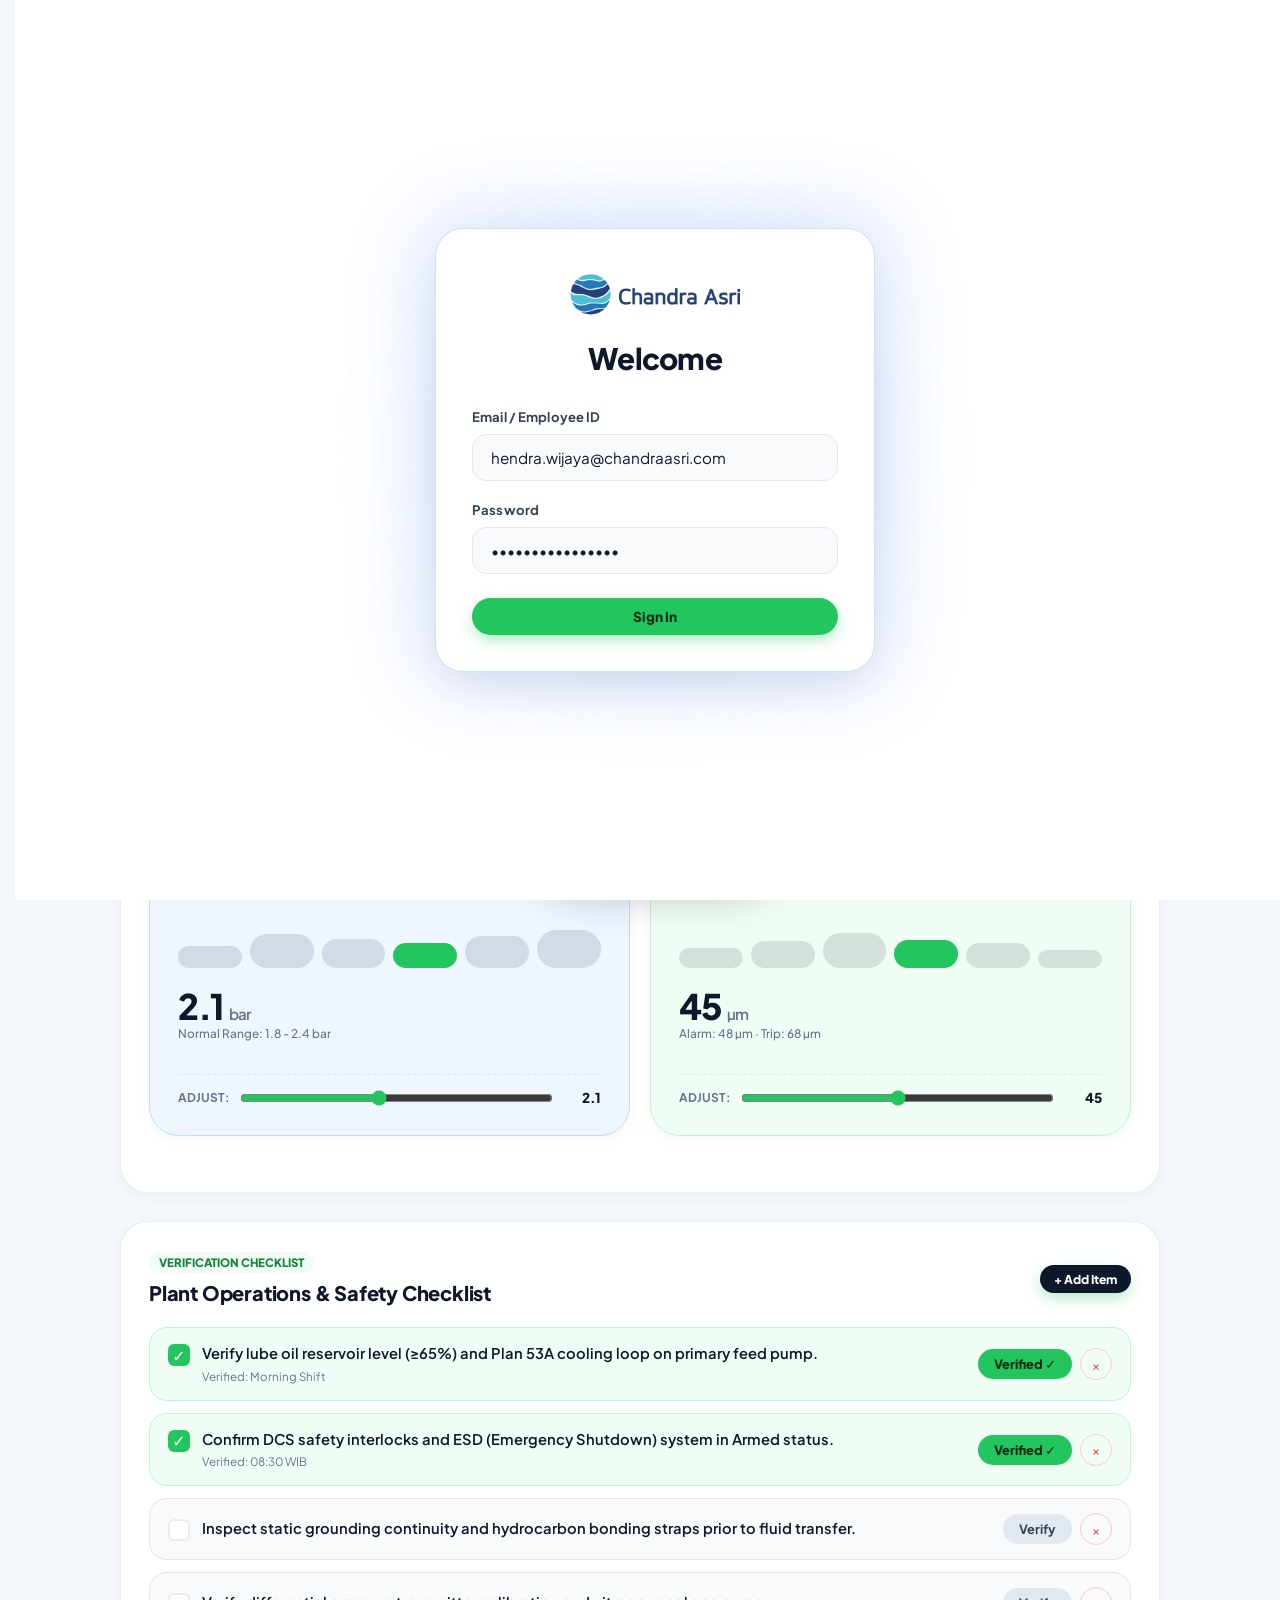
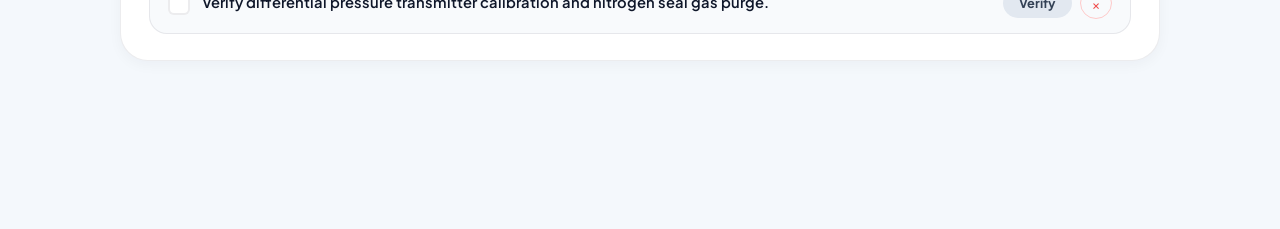
==== index.html @ 8f0ab144 "fix(ui): remove RAG badge from settings and update label to AI Engine" ====
<!DOCTYPE html>
<html lang="id">
<head>
  <meta charset="UTF-8">
  <meta name="viewport" content="width=device-width, initial-scale=1, viewport-fit=cover">
  <title>Chandra Asri KnowledgeHub — Plant Intelligence</title>
  
  <!-- Modern Clean Typography: Plus Jakarta Sans -->
  <link rel="preconnect" href="https://fonts.googleapis.com">
  <link rel="preconnect" href="https://fonts.gstatic.com" crossorigin>
  <link href="https://fonts.googleapis.com/css2?family=Plus+Jakarta+Sans:wght@300;400;500;600;700;800&display=swap" rel="stylesheet">
  
  <link rel="stylesheet" href="styles.css?v=20261008_v2">
</head>
<body>

  <!-- ==================================================================== -->
  <!-- 1. MINIMALIST LOGIN SCREEN (Putih Bersih dengan Aura Biru di Tengah) -->
  <!-- ==================================================================== -->
  <div id="loginScreen" class="auth-overlay-backdrop">
    <!-- Soft blue aura halo centered precisely behind the login card -->
    <div class="auth-blue-aura-halo" aria-hidden="true"></div>

    <div class="auth-card-minimal">
      
      <!-- Chandra Asri Official Brand Logo -->
      <div class="auth-header-minimal">
        <div class="auth-brand-logo-wrap">
          <img src="logo-chandra-asri.png" alt="Chandra Asri Group" class="auth-brand-logo">
        </div>
        <h1 class="auth-title" id="authTitleText">Welcome</h1>
      </div>

      <!-- Minimal Form -->
      <form id="loginForm" class="auth-form-minimal" onsubmit="handleLoginSubmit(event)">
        <div class="input-group-minimal">
          <label for="loginEmail" id="lblLoginEmail">Email / Employee ID</label>
          <input type="text" id="loginEmail" required value="hendra.wijaya@chandraasri.com" placeholder="name@chandraasri.com">
        </div>

        <div class="input-group-minimal">
          <label for="loginPassword" id="lblLoginPassword">Password</label>
          <input type="password" id="loginPassword" required value="ChandraAsri2026!" placeholder="••••••••">
        </div>

        <div class="auth-btn-single-row">
          <button type="submit" id="loginSubmitBtn" class="pill-btn accent-green auth-btn-single">
            <span id="lblLoginSubmitBtn">Sign In</span>
          </button>
        </div>
      </form>

    </div>
  </div>

  <!-- ==================================================================== -->
  <!-- 2. MAIN APPLICATION SHELL                                            -->
  <!-- ==================================================================== -->
  <div class="app-shell" id="appShell">

    <!-- Top App Bar (Sama panjang dengan konten, berisi Profil, Feature Search, & Logout) -->
    <header class="app-header">
      
      <!-- Sisi Kiri: Profil Pengguna (Bisa diklik untuk buka Settings) -->
      <div class="user-greeting-pill" id="profileHeaderTrigger" onclick="switchTab('settings')" title="Klik untuk mengedit profil di Settings">
        <div class="avatar-wrap" id="headerAvatarWrap">
          <img id="headerAvatarImg" src="" alt="Profile Avatar" class="header-avatar-img">
          <span class="online-indicator" title="Online"></span>
        </div>
        <div class="greeting-text">
          <span class="greeting-sub-small" id="headerGreetingSub">Welcome back,</span>
          <span class="greeting-name" id="headerUserName">Ir. Hendra Wijaya</span>
          <span class="greeting-role-tag" id="headerUserRole">Reliability Engineer</span>
        </div>
      </div>

      <!-- Sisi Tengah: Search Bar Fitur (Berfungsi untuk mencari fitur dan navigasi) -->
      <div class="header-feature-search-wrap">
        <div class="feature-search-input-box">
          <svg class="search-icon-svg" width="18" height="18" viewBox="0 0 24 24" fill="none" stroke="currentColor" stroke-width="2.2">
            <circle cx="11" cy="11" r="8"></circle><line x1="21" y1="21" x2="16.65" y2="16.65"></line>
          </svg>
          <input type="text" id="featureSearchInput" placeholder="Search features, SOPs, parameters, or asset tags..." autocomplete="off" oninput="handleFeatureSearch(this.value)">
          <button type="button" class="search-clear-btn" id="searchClearBtn" onclick="clearFeatureSearch()" style="display:none">&times;</button>
        </div>
        <!-- Dropdown Hasil Pencarian Fitur -->
        <div id="featureSearchResults" class="feature-search-dropdown" style="display: none;"></div>
      </div>

      <!-- Sisi Kanan: Quick Actions -->
      <div class="header-actions">
        <button class="pill-btn outline-dark micro-pill" onclick="switchTab('ai-copilot')" title="Open AI Copilot">
          <svg width="16" height="16" viewBox="0 0 24 24" fill="none" stroke="currentColor" stroke-width="2.2"><path d="M21 15a2 2 0 0 1-2 2H7l-4 4V5a2 2 0 0 1 2-2h14a2 2 0 0 1 2 2z"></path></svg>
          <span>Ask AI</span>
        </button>
        <button class="icon-circle-btn" id="headerLogoutBtn" title="Logout" onclick="handleUserLogout()">
          <svg width="18" height="18" viewBox="0 0 24 24" fill="none" stroke="currentColor" stroke-width="2.2"><path d="M9 21H5a2 2 0 0 1-2-2V5a2 2 0 0 1 2-2h4"></path><polyline points="16 17 21 12 16 7"></polyline><line x1="21" y1="12" x2="9" y2="12"></line></svg>
        </button>
      </div>

    </header>

    <!-- Main Content Area -->
    <main class="main-content">

      <!-- ================================================================ -->
      <!-- TAB 1: DASHBOARD (Clean Aesthetic, Fleksibel & Dinamis)           -->
      <!-- ================================================================ -->
      <section id="dashboard" class="screen active">
        
        <!-- Hero Banner Clean -->
        <div class="hero-blue-card">
          <h1 class="hero-headline" id="dashHeroHeadline">
            Operational Intelligence
          </h1>
          <p class="hero-caption" id="dashHeroCaption">
            P&amp;ID verification, operational SOPs, and plant reliability intelligence.
          </p>
        </div>

        <!-- 1. Critical Equipment Status (Bisa Dicek Kondisi, Ditambah, & Diubah) -->
        <div class="stacked-deck-section" id="criticalEquipmentSection">
          <div class="deck-header-row">
            <div>
              <h2 class="section-title" id="lblCriticalEquipTitle">Critical Equipment Status</h2>
              <p class="section-sub" id="lblCriticalEquipSub">Monitor operational health or consult AI Copilot for specific diagnostics.</p>
            </div>
            <button type="button" class="pill-btn outline-dark micro-pill" onclick="openAddEquipmentModal()">
              <span id="lblAddEquipBtn">+ Add Equipment</span>
            </button>
          </div>

          <!-- Dynamic Container for Equipment Cards -->
          <div class="stacked-cards-container" id="equipmentCardsContainer">
            <!-- Rendered dynamically by app.js -->
          </div>
        </div>

        <!-- 2. Telemetry Bento: Terkoneksi dengan Chemical Process & Bisa Diadjust -->
        <div class="telemetry-wrapper-card" id="telemetrySection">
          <div class="telemetry-top-bar">
            <div class="telemetry-title-block">
              <span class="telemetry-tag-pill" id="lblProcessControlTag">Process Control</span>
              <h3 class="telemetry-heading" id="lblTelemetryHeading">Live Telemetry &amp; Chemical Process</h3>
            </div>

            <!-- Chemical Process Stream Selector -->
            <div class="chemical-selector-wrap">
              <label for="chemicalStreamSelect" id="lblChemicalStreamSelect">Chemical Stream:</label>
              <select id="chemicalStreamSelect" class="styled-select-blue" onchange="changeChemicalStream(this.value)">
                <option value="ethylene" selected>Ethylene Cracker Stream (Olefins)</option>
                <option value="propylene">Propylene Polymerization Unit</option>
                <option value="pygas">Pyrolysis Gasoline (PyGas Hydrotreating)</option>
                <option value="butadiene">Mixed C4 / Butadiene Extraction</option>
              </select>
            </div>
          </div>

          <div class="two-bento-grid">
            <!-- Bento Box 1: Suction Lube / Parameter 1 (Bisa Diubah & Diadjust) -->
            <div class="bento-box bento-blue">
              <div class="bbox-header">
                <div class="bbox-title-wrap">
                  <select id="paramSelect1" class="param-switcher-select" onchange="switchTelemetryParam(1, this.value)">
                    <option value="suction_lube" selected>Suction Lube Oil Pressure</option>
                    <option value="feed_pressure">Feed Naphtha Pressure</option>
                    <option value="reactor_temp">Reactor Bed Temp</option>
                  </select>
                </div>
                <span class="status-pill green" id="paramStatus1">Normal</span>
              </div>

              <!-- Animated Micro Bar Chart -->
              <div class="mini-bar-chart" id="barChart1">
                <div class="mbar" style="height: 40%"></div>
                <div class="mbar" style="height: 60%"></div>
                <div class="mbar" style="height: 52%"></div>
                <div class="mbar active-green" id="activeBar1" style="height: 75%"></div>
                <div class="mbar" style="height: 58%"></div>
                <div class="mbar" style="height: 68%"></div>
              </div>

              <div class="bbox-bottom">
                <div class="bbox-val" id="paramValDisplay1">2.1 <span class="bbox-unit" id="paramUnit1">bar</span></div>
                <span class="bbox-note" id="paramNote1">Normal Tolerance: 1.8 - 2.4 bar</span>
              </div>

              <!-- Adjust Control Slider -->
              <div class="telemetry-adjust-row">
                <span class="adjust-label">Adjust:</span>
                <input type="range" id="paramSlider1" min="1.0" max="3.5" step="0.1" value="2.1" oninput="adjustTelemetryValue(1, this.value)">
                <span class="slider-val" id="sliderVal1">2.1</span>
              </div>
            </div>

            <!-- Bento Box 2: Vibration Level / Parameter 2 (Bisa Diubah & Diadjust) -->
            <div class="bento-box bento-green">
              <div class="bbox-header">
                <div class="bbox-title-wrap">
                  <select id="paramSelect2" class="param-switcher-select" onchange="switchTelemetryParam(2, this.value)">
                    <option value="vibration" selected>Vibration Level (Radial Bearing)</option>
                    <option value="delta_p">Column Differential Pressure (&Delta;P)</option>
                    <option value="bearing_temp">Thrust Bearing Temperature</option>
                  </select>
                </div>
                <span class="status-pill green" id="paramStatus2">Safe</span>
              </div>

              <!-- Animated Micro Bar Chart -->
              <div class="mini-bar-chart" id="barChart2">
                <div class="mbar" style="height: 35%"></div>
                <div class="mbar" style="height: 48%"></div>
                <div class="mbar" style="height: 62%"></div>
                <div class="mbar active-green" id="activeBar2" style="height: 66%"></div>
                <div class="mbar" style="height: 45%"></div>
                <div class="mbar" style="height: 32%"></div>
              </div>

              <div class="bbox-bottom">
                <div class="bbox-val" id="paramValDisplay2">45 <span class="bbox-unit" id="paramUnit2">&mu;m</span></div>
                <span class="bbox-note" id="paramNote2">Alarm: 48 &mu;m &middot; Trip: 68 &mu;m</span>
              </div>

              <!-- Adjust Control Slider -->
              <div class="telemetry-adjust-row">
                <span class="adjust-label">Adjust:</span>
                <input type="range" id="paramSlider2" min="10" max="80" step="1" value="45" oninput="adjustTelemetryValue(2, this.value)">
                <span class="slider-val" id="sliderVal2">45</span>
              </div>
            </div>
          </div>
        </div>

        <!-- 3. Checklist Verifikasi Operasi (Daftar yang Bisa Ditambah, Dikurangi, & Dicentang) -->
        <div class="checklist-module-card" id="checklistSection">
          <div class="cmc-header-row">
            <div>
              <span class="cmc-tag" id="lblChecklistTag">Verification Checklist</span>
              <h3 class="cmc-title" id="lblChecklistTitle">Plant Operations &amp; Safety Checklist</h3>
            </div>
            <button type="button" class="pill-btn accent-green micro-pill" onclick="openAddChecklistModal()">
              <span id="lblAddChecklistBtn">+ Add Item</span>
            </button>
          </div>

          <!-- Dynamic Checklist Items List -->
          <div class="checklist-items-table" id="checklistContainer">
            <!-- Rendered dynamically by app.js -->
          </div>
        </div>

      </section>

      <!-- ================================================================ -->
      <!-- TAB 2: UNIFIED COPILOT & DOCUMENT REPOSITORY (Upload & Ask AI)   -->
      <!-- ================================================================ -->
      <section id="ai-copilot" class="screen">
        
        <div class="unified-workspace-container">
          
          <!-- LEFT: UPLOAD & DOCUMENT LIST -->
          <div class="unified-docs-sidebar">
            <div class="sidebar-head">
              <div class="sidebar-title-row">
                <svg width="18" height="18" viewBox="0 0 24 24" fill="none" stroke="currentColor" stroke-width="2.2"><path d="M14 2H6a2 2 0 0 0-2 2v16a2 2 0 0 0 2 2h12a2 2 0 0 0 2-2V8z"></path><polyline points="14 2 14 8 20 8"></polyline></svg>
                <h3 id="lblDocsSidebarTitle">Technical Documents</h3>
              </div>
              <span class="docs-count-chip" id="docsSidebarCountBadge">0 Documents</span>
            </div>

            <!-- Upload Dropzone -->
            <div class="creative-dropzone-blue" id="docDropzone">
              <input type="file" id="docFileInput" style="display: none" accept=".pdf,.docx,.txt,.md,.csv,.pptx,.xlsx,.jpg,.jpeg,.png,.zip">
              <div class="dropzone-icon-circle">
                <svg width="20" height="20" viewBox="0 0 24 24" fill="none" stroke="currentColor" stroke-width="2.4"><path d="M21 15v4a2 2 0 0 1-2 2H5a2 2 0 0 1-2-2v-4"></path><polyline points="17 8 12 3 7 8"></polyline><line x1="12" y1="3" x2="12" y2="15"></line></svg>
              </div>
              <h4 id="lblUploadHeading">Upload Document</h4>
              <p>PDF, DOCX, TXT, CSV, XLSX</p>
              <button type="button" class="pill-btn outline-dark" id="selectFileBtn">Browse Files</button>
              <div id="uploadStatusBanner" style="display:none;margin-top:10px;font-size:0.82rem;padding:8px 12px;border-radius:10px;font-weight:600;"></div>
            </div>

            <!-- Filter Search -->
            <div class="docs-search-wrap">
              <input type="text" id="unifiedDocsSearchInput" placeholder="Search stored documents..." oninput="filterUnifiedDocsList()">
            </div>

            <!-- Document List -->
            <div class="unified-docs-list" id="unifiedDocsList">
              <div class="docs-loading-text" id="lblDocsLoadingText">Loading documents from repository...</div>
            </div>
          </div>

          <!-- RIGHT: AI COPILOT CHAT -->
          <div class="unified-chat-main">
            
            <div class="copilot-controls-row">
              <div class="asset-selector-group">
                <label for="assetTagSelect" id="lblEquipSelectTag">Equipment:</label>
                <select id="assetTagSelect" class="styled-select-blue">
                  <option value="" selected id="optNoEquip">No Equipment (Document Only Analysis)</option>
                  <option value="P-101A">P-101A &middot; Naphtha Feed Pump</option>
                  <option value="K-102">K-102 &middot; Syngas Compressor</option>
                  <option value="F-101">F-101 &middot; Cracking Furnace</option>
                  <option value="C-201">C-201 &middot; Splitter Column</option>
                  <option value="EX-304">EX-304 &middot; Heat Exchanger</option>
                  <option value="R-101">R-101 &middot; Reactor Vessel</option>
                  <option value="GEN-PLANT">General &middot; Plant Documentation</option>
                </select>
              </div>

              <!-- Tag grounding dipindahkan ke atas bar chat sebagai bar kecil abu-abu -->
            </div>

            <!-- Chat Stream -->
            <div class="chat-log-spacious" id="chatLog">
              <div class="chat-row bot-row">
                <div class="chat-bubble bot-bubble-spacious">
                  <div class="bot-header-meta">
                    <span class="bot-avatar-chip">Hootie Frutti AI</span>
                  </div>
                  <div class="bot-text-body" id="welcomeBotMsg">
                    Hello <b><span class="dynamic-user-name">Ir. Hendra Wijaya</span></b>. <b>Hootie Frutti AI</b> is ready to analyze engineering documentation, operational spreadsheets, and technical procedures with high precision. Select a grounded document on the left or enter any technical inquiry below.
                  </div>
                </div>
              </div>
            </div>

            <!-- Simbol Loading Kecil Minimalis (Tanpa teks dan tanpa warna-warni) -->
            <div id="criticalAiLoader" class="minimal-clean-loader" style="display:none">
              <div class="mini-spinner-dot"></div>
              <span id="criticalStageText" style="display:none"></span>
            </div>

            <!-- Quick Inquiries Bar -->
            <div class="quick-prompts-bar">
              <span class="qp-label">Quick:</span>
              <button type="button" class="quick-prompt-pill" onclick="executeQuickPrompt('P-101A', 'Verify startup sequence and Plan 53A pressure limits for Naphtha pump P-101A')">
                SOP Startup P-101A
              </button>
              <button type="button" class="quick-prompt-pill" onclick="executeQuickPrompt('K-102', 'What are the vibration limits for syngas compressor K-102 and mitigation steps?')">
                Vibration Limits K-102
              </button>
              <button type="button" class="quick-prompt-pill" onclick="executeQuickPrompt('F-101', 'Explain the decoking cycle schedule and tube temperature limits for furnace F-101')">
                Hotspot F-101
              </button>
              <button type="button" class="quick-prompt-pill" onclick="executeQuickPrompt('C-201', 'What is the standard procedure for high delta P surges on column C-201?')">
                Delta P C-201
              </button>
              <button type="button" class="quick-prompt-pill" id="latestDocQuickBtn" style="display:none" onclick="analyzeLatestUploadedDoc()">
                Latest Document
              </button>
            </div>

            <!-- Area Kirim Pesan dengan Bar Dokumen Abu-abu Kecil dan Tombol + di bar input -->
            <div class="copilot-input-zone">
              <!-- Bar kecil abu-abu nama dokumen (hanya tampil jika ada dokumen yang dipilih) -->
              <div class="active-grounding-tag" id="activeGroundingTag" style="display:none">
                <span id="activeGroundingText"></span>
                <button type="button" id="clearGroundingBtn" class="clear-grounding-pill" style="display:none" onclick="resetActiveGrounding()">&times;</button>
              </div>

              <!-- Compose Bar -->
              <form id="chatForm" class="copilot-compose-box">
                <!-- Dropdown + Tombol Fitur / Opsi Analisis di dalam bar -->
                <div class="copilot-plus-wrapper">
                  <button type="button" id="copilotPlusBtn" class="copilot-plus-btn" title="Options" onclick="toggleCopilotOptionsMenu(event)">
                    <svg width="18" height="18" viewBox="0 0 24 24" fill="none" stroke="currentColor" stroke-width="2.6" stroke-linecap="round"><line x1="12" y1="5" x2="12" y2="19"></line><line x1="5" y1="12" x2="19" y2="12"></line></svg>
                  </button>
                  <div id="copilotOptionsMenu" class="copilot-options-popup" style="display:none">
                    <label class="ai-popup-checkbox-label" title="Automatically mask personal data, IDs, phones, and bank accounts">
                      <input type="checkbox" id="checkSensitiveToggle" checked>
                      <span class="chk-text" id="lblCheckSensitive">Sensitive Data Protection</span>
                    </label>
                    <label class="ai-popup-checkbox-label" title="Deeply scan and synthesize entire document contents">
                      <input type="checkbox" id="deepAnalysisToggle" checked>
                      <span class="chk-text" id="lblDeepAnalysis">Deep Document Analysis</span>
                    </label>
                  </div>
                </div>

                <input type="text" id="chatInput" placeholder="Ask Hootie Frutti AI anything..." autocomplete="off">
                <button type="submit" id="sendChatBtn" class="pill-btn accent-green">
                  <span>Send</span>
                </button>
              </form>
            </div>

          </div>

        </div>

      </section>

      <!-- ================================================================ -->
      <!-- TAB 3: DATA FLOW (Interactive Visual Flowchart & Explanation)    -->
      <!-- ================================================================ -->
      <section id="data-flow" class="screen">
        <div class="section-clean-head">
          <h2 class="section-title" id="lblDataFlowTitle">Data Flow Pipeline</h2>
          <p class="section-sub" id="lblDataFlowSub">Real-time plant telemetry processing and RAG document grounding workflow.</p>
        </div>

        <!-- Interactive Flowchart Visual Canvas -->
        <div class="flowchart-visual-wrapper">
          
          <div class="flowchart-steps-grid">
            
            <!-- Step 1 -->
            <div class="flowchart-step-card active" onclick="showFlowchartDetail(1)">
              <div class="fsc-badge">01</div>
              <div class="fsc-icon">
                <svg width="22" height="22" viewBox="0 0 24 24" fill="none" stroke="currentColor" stroke-width="2.2"><path d="M14 2H6a2 2 0 0 0-2 2v16a2 2 0 0 0 2 2h12a2 2 0 0 0 2-2V8z"></path><polyline points="14 2 14 8 20 8"></polyline><line x1="12" y1="18" x2="12" y2="12"></line><line x1="9" y1="15" x2="15" y2="15"></line></svg>
              </div>
              <h4 class="fsc-title" id="fscTitle1">Multi-Source Ingestion</h4>
              <p class="fsc-desc" id="fscDesc1">Real-time DCS sensor telemetry, P&amp;ID sheets, SOPs, PDF, DOCX, and CSV.</p>
              <span class="fsc-status-pill" id="fscBadge1">Active Input</span>
            </div>

            <div class="flow-connector-arrow">
              <svg width="24" height="24" viewBox="0 0 24 24" fill="none" stroke="currentColor" stroke-width="2.4"><line x1="5" y1="12" x2="19" y2="12"></line><polyline points="12 5 19 12 12 19"></polyline></svg>
            </div>

            <!-- Step 2 -->
            <div class="flowchart-step-card" onclick="showFlowchartDetail(2)">
              <div class="fsc-badge">02</div>
              <div class="fsc-icon">
                <svg width="22" height="22" viewBox="0 0 24 24" fill="none" stroke="currentColor" stroke-width="2.2"><rect x="3" y="3" width="7" height="7"></rect><rect x="14" y="3" width="7" height="7"></rect><rect x="14" y="14" width="7" height="7"></rect><rect x="3" y="14" width="7" height="7"></rect></svg>
              </div>
              <h4 class="fsc-title" id="fscTitle2">Smart Chunking &amp; Index</h4>
              <p class="fsc-desc" id="fscDesc2">Semantic 500-token chunk extraction with 80-token overlap and vector store.</p>
              <span class="fsc-status-pill" id="fscBadge2">Local Embed</span>
            </div>

            <div class="flow-connector-arrow">
              <svg width="24" height="24" viewBox="0 0 24 24" fill="none" stroke="currentColor" stroke-width="2.4"><line x1="5" y1="12" x2="19" y2="12"></line><polyline points="12 5 19 12 12 19"></polyline></svg>
            </div>

            <!-- Step 3 -->
            <div class="flowchart-step-card" onclick="showFlowchartDetail(3)">
              <div class="fsc-badge">03</div>
              <div class="fsc-icon">
                <svg width="22" height="22" viewBox="0 0 24 24" fill="none" stroke="currentColor" stroke-width="2.2"><circle cx="11" cy="11" r="8"></circle><line x1="21" y1="21" x2="16.65" y2="16.65"></line></svg>
              </div>
              <h4 class="fsc-title" id="fscTitle3">Contextual Retrieval</h4>
              <p class="fsc-desc" id="fscDesc3">Hybrid BM25 + cosine similarity operator with asset equipment tag filter.</p>
              <span class="fsc-status-pill" id="fscBadge3">Top Chunks</span>
            </div>

            <div class="flow-connector-arrow">
              <svg width="24" height="24" viewBox="0 0 24 24" fill="none" stroke="currentColor" stroke-width="2.4"><line x1="5" y1="12" x2="19" y2="12"></line><polyline points="12 5 19 12 12 19"></polyline></svg>
            </div>

            <!-- Step 4 -->
            <div class="flowchart-step-card" onclick="showFlowchartDetail(4)">
              <div class="fsc-badge">04</div>
              <div class="fsc-icon">
                <svg width="22" height="22" viewBox="0 0 24 24" fill="none" stroke="currentColor" stroke-width="2.2"><path d="M21 16V8a2 2 0 0 0-1-1.73l-7-4a2 2 0 0 0-2 0l-7 4A2 2 0 0 0 3 8v8a2 2 0 0 0 1 1.73l7 4a2 2 0 0 0 2 0l7-4A2 2 0 0 0 21 16z"></path><polyline points="3.27 6.96 12 12.01 20.73 6.96"></polyline><line x1="12" y1="22.08" x2="12" y2="12"></line></svg>
              </div>
              <h4 class="fsc-title" id="fscTitle4">AI Synthesis &amp; Citation</h4>
              <p class="fsc-desc" id="fscDesc4">Petrochemical safety compliant technical solutions with original document page citations.</p>
              <span class="fsc-status-pill" id="fscBadge4">Structured Output</span>
            </div>

          </div>

          <!-- Flowchart Stage Explanation Box -->
          <div class="flowchart-explanation-box" id="flowchartExplanation">
            <h3 id="flowchartStageTitle">Stage 1: Multi-Source Ingestion</h3>
            <p id="flowchartStageContent">
              The system ingests real-time telemetry from Cilegon Plant DCS (suction pressure, reboiler temperature, turbine vibration) alongside technical documents uploaded by plant engineers (PDF, DOCX, TXT, CSV, and XLSX). Every document is indexed and checksum-validated for reliable operational retrieval.
            </p>
          </div>

        </div>
      </section>

      <!-- ================================================================ -->
      <!-- TAB 4: SETTINGS & PROFILE EDITOR                                 -->
      <!-- ================================================================ -->
      <section id="settings" class="screen">
        
        <!-- Settings Header Banner (Sama persis panjangnya dengan Top App Bar) -->
        <div class="hero-blue-card compact-hero">
          <div class="hero-top-meta">
            <span class="telemetry-tag-pill" id="lblSettingsBadge">Preferences &amp; Engine</span>
            <span class="status-pill green" id="geminiEngineStatusBadge">Neural Engine Active</span>
          </div>
          <h1 class="hero-headline" id="lblSettingsTitle">Employee Profile &amp; Preferences</h1>
          <p class="hero-caption" id="lblSettingsSub">Manage your operational identity, plant unit, interface language, and Google Gemini AI key configuration.</p>
        </div>

        <div class="settings-profile-container">
          <div class="settings-bento-grid">
            
            <!-- Bento Box 1: Employee Identity & Avatar -->
            <div class="settings-card">
              <div class="settings-card-head">
                <div class="settings-card-title" id="lblIdentityHeading">User Profile &amp; Avatar</div>
                <span class="settings-badge" id="lblRoleBadge">Engineering Staff</span>
              </div>

              <!-- Avatar Selection -->
              <div class="form-group-item">
                <label id="lblChoosePfp">Choose Profile Avatar (PFP):</label>
                <div class="avatar-selection-gallery" id="avatarGallery">
                  <div class="avatar-option-item active" data-avatar-id="avatar-1" onclick="selectAvatarPreset('avatar-1')">
                    <div class="avatar-thumb" id="thumbPreset1"></div>
                    <span>Engineer</span>
                  </div>
                  <div class="avatar-option-item" data-avatar-id="avatar-2" onclick="selectAvatarPreset('avatar-2')">
                    <div class="avatar-thumb" id="thumbPreset2"></div>
                    <span>Operations</span>
                  </div>
                  <div class="avatar-option-item" data-avatar-id="avatar-3" onclick="selectAvatarPreset('avatar-3')">
                    <div class="avatar-thumb" id="thumbPreset3"></div>
                    <span>Specialist</span>
                  </div>
                  <div class="avatar-option-item" data-avatar-id="avatar-4" onclick="selectAvatarPreset('avatar-4')">
                    <div class="avatar-thumb" id="thumbPreset4"></div>
                    <span>Manager</span>
                  </div>
                </div>

                <div class="custom-avatar-upload-row">
                  <input type="file" id="customAvatarInput" accept="image/*" style="display:none" onchange="handleCustomAvatarUpload(event)">
                  <button type="button" class="pill-btn outline-dark micro-pill" onclick="document.getElementById('customAvatarInput').click()">
                    <span id="lblUploadCustomPfp">Upload Custom Photo</span>
                  </button>
                </div>
              </div>

              <!-- Profile Form Inputs -->
              <div class="settings-form-grid">
                <div class="form-group-item">
                  <label for="profileNameInput" id="lblProfileName">Full Name</label>
                  <input type="text" id="profileNameInput" class="styled-input" value="Ir. Hendra Wijaya">
                </div>

                <div class="form-group-item">
                  <label for="profileRoleInput" id="lblProfileRole">Job Title / Role</label>
                  <input type="text" id="profileRoleInput" class="styled-input" value="Reliability Engineer">
                </div>

                <div class="form-group-item">
                  <label for="profileIdInput" id="lblProfileId">Employee ID</label>
                  <input type="text" id="profileIdInput" class="styled-input" value="CAP-ENG-8492">
                </div>

                <div class="form-group-item">
                  <label for="profilePlantSelect" id="lblProfilePlant">Plant Complex</label>
                  <select id="profilePlantSelect" class="styled-select-blue">
                    <option value="cilegon" selected>Cilegon Olefins Complex</option>
                    <option value="polyethylene">Cilegon Polyethylene Unit</option>
                    <option value="polypropylene">Cilegon Polypropylene Unit</option>
                    <option value="ca_edc">Chlor-Alkali &amp; EDC Complex</option>
                  </select>
                </div>
              </div>
            </div>

            <!-- Bento Box 2: System, Language & AI Reasoning Engine -->
            <div class="settings-card">
              <div class="settings-card-head">
                <div class="settings-card-title" id="lblSystemAiHeading">System &amp; AI Engine</div>
              </div>

              <!-- Interface Language Switcher -->
              <div class="form-group-item">
                <label id="lblLangSectionTitle">Interface Language</label>
                <div class="language-segmented-bar" role="radiogroup" aria-label="Language Selection">
                  <button type="button" id="langBtnEn" class="lang-toggle-btn active" onclick="setDashboardLanguage('en')">
                    <span class="lang-flag">🇺🇸</span>
                    <span class="lang-text">English (Default)</span>
                  </button>
                  <button type="button" id="langBtnId" class="lang-toggle-btn" onclick="setDashboardLanguage('id')">
                    <span class="lang-flag">🇮🇩</span>
                    <span class="lang-text">Bahasa Indonesia</span>
                  </button>
                </div>
              </div>

              <!-- AI Reasoning Engine Info (Server Managed, No Input Box) -->
              <div class="form-group-item" style="margin-top: 6px;">
                <label id="lblGeminiApiKeyTitle">AI Engine</label>
                <div class="engine-status-card-clean">
                  <div class="esc-header">
                    <div class="esc-model-title">
                      <svg width="18" height="18" viewBox="0 0 24 24" fill="none" stroke="currentColor" stroke-width="2.2" style="color:var(--blue-primary);"><path d="M12 2L2 7l10 5 10-5-10-5zM2 17l10 5 10-5M2 12l10 5 10-5"></path></svg>
                      <span style="font-weight: 800; color: var(--text-main);">Google Gemini 3.8 Flash</span>
                    </div>
                    <span id="geminiConnectionStatus" class="status-pill green">Connected &amp; Active</span>
                  </div>
                  <p id="lblGeminiHint" style="font-size: 0.8rem; color: var(--text-muted); margin-top: 6px; line-height: 1.45;">
                    API Key terkonfigurasi secara aman di sisi server (.env). Model penalaran aktif untuk analisis mendalam tanpa halusinasi.
                  </p>
                </div>
              </div>

              <!-- Actions Row -->
              <div class="settings-actions-row" style="margin-top: auto; padding-top: 16px;">
                <button type="button" class="pill-btn accent-green" id="saveProfileBtn" onclick="saveUserProfile()" style="width:100%; justify-content:center;">
                  <span id="lblSaveSettingsBtn">Save Profile &amp; Preferences</span>
                </button>
              </div>
            </div>

          </div>
        </div>
      </section>

    </main>

    <!-- Floating Bottom Dock Navigation (4 buttons: Home, Ask AI, Data Flow, Settings) -->
    <nav class="floating-bottom-dock" aria-label="Bottom Navigation">
      <!-- 1. Home / Dashboard -->
      <button class="dock-btn active" data-tab="dashboard" title="Dashboard" onclick="switchTab('dashboard')">
        <svg width="20" height="20" viewBox="0 0 24 24" fill="none" stroke="currentColor" stroke-width="2.2"><path d="M3 9l9-7 9 7v11a2 2 0 0 1-2 2H5a2 2 0 0 1-2-2z"></path><polyline points="9 22 9 12 15 12 15 22"></polyline></svg>
      </button>

      <!-- 2. Hootie Frutti AI & Upload Dokumen (Chat) -->
      <button class="dock-btn" data-tab="ai-copilot" title="Ask AI &amp; Documents" onclick="switchTab('ai-copilot')">
        <svg width="20" height="20" viewBox="0 0 24 24" fill="none" stroke="currentColor" stroke-width="2.2"><path d="M21 15a2 2 0 0 1-2 2H7l-4 4V5a2 2 0 0 1 2-2h14a2 2 0 0 1 2 2z"></path></svg>
      </button>

      <!-- 3. Data Flow (Flowchart) -->
      <button class="dock-btn" data-tab="data-flow" title="Data Flow Pipeline" onclick="switchTab('data-flow')">
        <svg width="20" height="20" viewBox="0 0 24 24" fill="none" stroke="currentColor" stroke-width="2.2"><circle cx="6" cy="6" r="3"></circle><circle cx="18" cy="18" r="3"></circle><path d="M6 9v3a3 3 0 0 0 3 3h6a3 3 0 0 0 3-3V9"></path><line x1="12" y1="15" x2="12" y2="21"></line></svg>
      </button>

      <!-- 4. Profile / Settings -->
      <button class="dock-btn" data-tab="settings" title="Profile &amp; Settings" onclick="switchTab('settings')">
        <svg width="20" height="20" viewBox="0 0 24 24" fill="none" stroke="currentColor" stroke-width="2.2"><circle cx="12" cy="12" r="3"></circle><path d="M19.4 15a1.65 1.65 0 0 0 .33 1.82l.06.06a2 2 0 0 1 0 2.83 2 2 0 0 1-2.83 0l-.06-.06a1.65 1.65 0 0 0-1.82-.33 1.65 1.65 0 0 0-1 1.51V21a2 2 0 0 1-2 2 2 2 0 0 1-2-2v-.09A1.65 1.65 0 0 0 9 19.4a1.65 1.65 0 0 0-1.82.33l-.06.06a2 2 0 0 1-2.83 0 2 2 0 0 1 0-2.83l.06-.06a1.65 1.65 0 0 0 .33-1.82 1.65 1.65 0 0 0-1.51-1H3a2 2 0 0 1-2-2 2 2 0 0 1 2-2h.09A1.65 1.65 0 0 0 4.6 9a1.65 1.65 0 0 0-.33-1.82l-.06-.06a2 2 0 0 1 0-2.83 2 2 0 0 1 2.83 0l.06.06a1.65 1.65 0 0 0 1.82.33H9a1.65 1.65 0 0 0 1-1.51V3a2 2 0 0 1 2-2 2 2 0 0 1 2 2v.09a1.65 1.65 0 0 0 1 1.51 1.65 1.65 0 0 0 1.82-.33l.06-.06a2 2 0 0 1 2.83 0 2 2 0 0 1 0 2.83l-.06.06a1.65 1.65 0 0 0-.33 1.82V9a1.65 1.65 0 0 0 1.51 1H21a2 2 0 0 1 2 2 2 2 0 0 1-2 2h-.09a1.65 1.65 0 0 0-1.51 1z"></path></svg>
      </button>
    </nav>

  </div>

  <!-- Modal: Detail Kondisi Equipment -->
  <div id="equipmentDetailModal" class="custom-modal-backdrop" style="display:none">
    <div class="custom-modal-card">
      <div class="cm-head">
        <h3 id="modalEquipTitle">Equipment Condition Detail</h3>
        <button type="button" class="modal-close-x" onclick="closeEquipmentDetailModal()">&times;</button>
      </div>
      <div class="cm-body" id="modalEquipBody">
        <!-- Content filled dynamically -->
      </div>
      <div class="cm-footer">
        <button type="button" class="pill-btn outline-dark" onclick="closeEquipmentDetailModal()">Close</button>
        <button type="button" class="pill-btn accent-green" id="modalAskCopilotBtn">
          <span>Consult AI Copilot</span>
        </button>
      </div>
    </div>
  </div>

  <!-- Modal: Tambah Equipment Baru -->
  <div id="addEquipmentModal" class="custom-modal-backdrop" style="display:none">
    <div class="custom-modal-card">
      <div class="cm-head">
        <h3 id="modalAddEquipTitle">Add New Equipment</h3>
        <button type="button" class="modal-close-x" onclick="closeAddEquipmentModal()">&times;</button>
      </div>
      <form onsubmit="handleSaveNewEquipment(event)" class="cm-body cm-form-grid">
        <div class="input-group-minimal">
          <label id="lblNewEquipTag">Tag ID (e.g., P-202B):</label>
          <input type="text" id="newEquipTag" required placeholder="P-202B">
        </div>
        <div class="input-group-minimal">
          <label id="lblNewEquipName">Equipment Name:</label>
          <input type="text" id="newEquipName" required placeholder="Secondary Feed Pump">
        </div>
        <div class="input-group-minimal">
          <label id="lblNewEquipStatus">Condition Status:</label>
          <select id="newEquipStatus" class="styled-select-blue">
            <option value="Normal">Normal</option>
            <option value="Safe Limit">Safe Limit</option>
            <option value="Warning">Warning</option>
            <option value="Critical">Critical</option>
          </select>
        </div>
        <div class="input-group-minimal">
          <label id="lblNewEquipDesc">Description / Key Parameters:</label>
          <input type="text" id="newEquipDesc" required placeholder="Pressure 3.2 bar, Temp 45C, Lube 70%">
        </div>
        <div class="cm-footer">
          <button type="button" class="pill-btn outline-dark" onclick="closeAddEquipmentModal()">Cancel</button>
          <button type="submit" class="pill-btn accent-green" id="lblSaveNewEquipBtn">Save Equipment</button>
        </div>
      </form>
    </div>
  </div>

  <!-- Modal: Tambah Item Checklist Baru -->
  <div id="addChecklistModal" class="custom-modal-backdrop" style="display:none">
    <div class="custom-modal-card">
      <div class="cm-head">
        <h3 id="modalAddChecklistTitle">Add Operational Checklist Item</h3>
        <button type="button" class="modal-close-x" onclick="closeAddChecklistModal()">&times;</button>
      </div>
      <form onsubmit="handleSaveNewChecklistItem(event)" class="cm-body">
        <div class="input-group-minimal">
          <label id="lblNewChecklistText">Verification Item Description:</label>
          <textarea id="newChecklistText" rows="3" required placeholder="e.g., Ensure Plan 53A barrier fluid reservoir level is verified..." class="styled-textarea"></textarea>
        </div>
        <div class="cm-footer">
          <button type="button" class="pill-btn outline-dark" onclick="closeAddChecklistModal()">Cancel</button>
          <button type="submit" class="pill-btn accent-green" id="lblSaveNewChecklistBtn">Add to Checklist</button>
        </div>
      </form>
    </div>
  </div>

  <!-- Toast Container -->
  <div id="toastContainer" class="toast-floating-container"></div>

  <script src="app.js?v=20261008_v2"></script>
</body>
</html>
---- styles.css ----
/* ==================================================================== */
/* CHANDRA ASRI KNOWLEDGEHUB — DOMINANT BLUE WITH FRESH GREEN ACCENTS  */
/* Spacious, Minimalist Bento, Creative Stacked Cards & Zero Emojis    */
/* ==================================================================== */

:root {
  /* Dominant Blue Palette */
  --blue-primary: #1D4ED8;       /* Royal Blue */
  --blue-dark: #0F172A;          /* Deep Obsidian Navy */
  --blue-navy: #1E3A8A;          /* Chandra Asri Deep Blue */
  --blue-card: #2563EB;          /* Vibrant Blue */
  --blue-tint-bg: #EFF6FF;       /* Soft Light Blue Card */
  --blue-tint-border: #BFDBFE;   /* Light Blue Border */
  --blue-text: #1E40AF;

  /* Fresh Green Accent (Tasteful & Balanced) */
  --green-accent: #22C55E;       /* Emerald / Lime Accent */
  --green-hover: #16A34A;
  --green-soft: #F0FDF4;         /* Soft Mint Card */
  --green-border: #BBF7D0;       /* Mint Border */
  --green-text: #15803D;

  /* Canvas & Neutral Tones */
  --canvas: #F4F8FC;             /* Light Cool Blue-White Canvas */
  --surface: #FFFFFF;
  --surface-trans: rgba(255, 255, 255, 0.92);

  --text-main: #0F172A;          /* Dark Crisp Ink */
  --text-muted: #64748B;         /* Slate Muted */
  --text-subtle: #94A3B8;        /* Subtle Meta */

  --border-soft: rgba(15, 23, 42, 0.08);
  --border-card: rgba(15, 23, 42, 0.06);
  --border-focus: rgba(29, 78, 216, 0.3);

  /* Unified Font */
  --font-base: 'Plus Jakarta Sans', system-ui, -apple-system, sans-serif;

  /* Shadows */
  --shadow-sm: 0 4px 14px rgba(15, 23, 42, 0.04);
  --shadow-md: 0 14px 30px -8px rgba(15, 23, 42, 0.08);
  --shadow-lg: 0 20px 40px -10px rgba(29, 78, 216, 0.16);
  --shadow-dock: 0 20px 45px -8px rgba(15, 23, 42, 0.35);

  box-sizing: border-box;
}

/* Reset */
*, *::before, *::after {
  box-sizing: border-box;
  margin: 0;
  padding: 0;
  font-family: var(--font-base);
}

html {
  overflow-y: scroll !important;
  scrollbar-gutter: stable both-edges !important;
}

body {
  background-color: var(--canvas);
  color: var(--text-main);
  min-height: 100vh;
  line-height: 1.6;
  overflow-x: hidden;
  position: relative;
  -webkit-font-smoothing: antialiased;
}

/* Ambient Blue & Green Glows */
.ambient-glows {
  position: fixed;
  inset: 0;
  pointer-events: none;
  z-index: 0;
  overflow: hidden;
}

.glow-orb {
  position: absolute;
  border-radius: 50%;
  filter: blur(100px);
  opacity: 0.35;
}

.orb-blue-1 {
  width: 500px;
  height: 500px;
  top: -120px;
  right: -80px;
  background: #3B82F6;
}

.orb-blue-2 {
  width: 450px;
  height: 450px;
  bottom: 10%;
  left: -100px;
  background: #1D4ED8;
  opacity: 0.25;
}

.orb-green {
  width: 380px;
  height: 380px;
  top: 45%;
  right: 10%;
  background: var(--green-accent);
  opacity: 0.2;
}

/* ==================================================================== */
/* 0. AUTHENTICATION / MINIMALIST LOGIN SCREEN                          */
/* Putih Bersih dengan Aura Biru Lembut (Tidak Gelap/Kaku)              */
/* ==================================================================== */
/* ==================================================================== */
/* 0. AUTHENTICATION / MINIMALIST LOGIN SCREEN                          */
/* Pure White Canvas dengan Aura Biru di Tengah Kotak Saja              */
/* ==================================================================== */
.auth-overlay-backdrop {
  position: fixed;
  inset: 0;
  z-index: 99999;
  display: flex;
  align-items: center;
  justify-content: center;
  background: #FFFFFF !important;
  padding: 24px;
  transition: opacity 0.3s ease, visibility 0.3s ease;
  overflow: hidden;
}

/* Aura biru lembut tepat di tengah mengelilingi kotak bar card login */
.auth-blue-aura-halo {
  position: absolute;
  top: 50%;
  left: 50%;
  transform: translate(-50%, -50%);
  width: 520px;
  height: 520px;
  background: radial-gradient(circle, rgba(37, 99, 235, 0.22) 0%, rgba(59, 130, 246, 0.10) 40%, rgba(219, 234, 254, 0.04) 65%, transparent 75%);
  border-radius: 50%;
  pointer-events: none;
  filter: blur(40px);
  z-index: 1;
}

.auth-card-minimal {
  position: relative;
  z-index: 2;
  width: 100%;
  max-width: 440px;
  background: #FFFFFF;
  border-radius: 28px;
  padding: 42px 36px 36px;
  box-shadow: 0 0 75px 15px rgba(37, 99, 235, 0.18), 0 20px 45px -10px rgba(15, 23, 42, 0.08);
  border: 1.5px solid rgba(191, 219, 254, 0.8);
  animation: authCardEntrance 0.35s cubic-bezier(0.16, 1, 0.3, 1) forwards;
  text-align: center;
}

@keyframes authCardEntrance {
  from {
    opacity: 0;
    transform: scale(0.96) translateY(12px);
  }
  to {
    opacity: 1;
    transform: scale(1) translateY(0);
  }
}

.auth-header-minimal {
  margin-bottom: 24px;
}

.auth-brand-logo-wrap {
  display: flex;
  justify-content: center;
  align-items: center;
  margin-bottom: 18px;
}

.auth-brand-logo {
  max-width: 175px;
  height: auto;
  max-height: 56px;
  object-fit: contain;
  display: block;
}

.auth-title {
  font-size: 1.85rem;
  font-weight: 800;
  color: #0F172A;
  letter-spacing: -0.025em;
  margin-bottom: 0;
}

.auth-form-minimal {
  display: flex;
  flex-direction: column;
  gap: 18px;
  text-align: left;
}

.input-group-minimal {
  display: flex;
  flex-direction: column;
  gap: 7px;
}

.input-group-minimal label {
  font-size: 0.82rem;
  font-weight: 700;
  color: #334155;
  letter-spacing: 0.01em;
}

.input-group-minimal input, .styled-textarea {
  width: 100%;
  padding: 13px 18px;
  border-radius: 14px;
  border: 1.5px solid #E2E8F0;
  background: #F8FAFC;
  font-size: 0.95rem;
  font-family: var(--font-base);
  color: #0F172A;
  transition: all 0.2s ease;
  outline: none;
}

.input-group-minimal input:focus, .styled-textarea:focus {
  border-color: #2563EB;
  background: #FFFFFF;
  box-shadow: 0 0 0 4px rgba(37, 99, 235, 0.12);
}

.auth-btn-single-row {
  margin-top: 6px;
}

.auth-btn-single {
  width: 100%;
  padding: 14px 20px;
  background: var(--green-accent);
  color: #052E16;
  border: none;
  font-weight: 800;
  border-radius: 999px;
  cursor: pointer;
  box-shadow: 0 8px 18px -2px rgba(34, 197, 94, 0.38);
  transition: all 0.2s ease;
  font-size: 1rem;
}

.auth-btn-single:hover {
  background: #16A34A;
  color: #FFFFFF;
  transform: translateY(-2px);
  box-shadow: 0 10px 24px -2px rgba(34, 197, 94, 0.52);
}

/* ==================================================================== */
/* SCREEN VISIBILITY (TAB SWITCHING)                                   */
/* ==================================================================== */
.screen {
  display: none;
  animation: screenFadeIn 0.3s cubic-bezier(0.16, 1, 0.3, 1) forwards;
}

.screen.active {
  display: block;
}

@keyframes screenFadeIn {
  from {
    opacity: 0;
    transform: translateY(8px);
  }
  to {
    opacity: 1;
    transform: translateY(0);
  }
}

/* App Shell Structure - Konsisten & Rapi */
.app-shell {
  position: relative;
  z-index: 1;
  max-width: 1080px;
  width: 100%;
  margin: 0 auto;
  padding: 24px 20px 140px;
}

/* ==================================================================== */
/* TOP APP BAR / HEADER (Sama Panjang dengan Konten & Simetris)          */
/* ==================================================================== */
.app-header {
  display: flex;
  align-items: center;
  justify-content: space-between;
  gap: 16px;
  width: 100%;
  max-width: 1080px;
  padding: 10px 18px;
  background: var(--surface-trans);
  backdrop-filter: blur(20px);
  -webkit-backdrop-filter: blur(20px);
  border: 1.5px solid var(--border-soft);
  border-radius: 999px;
  box-shadow: var(--shadow-sm);
  margin-bottom: 28px;
}

/* Feature Search Bar in Header */
.header-feature-search-wrap {
  flex: 1;
  max-width: 480px;
  position: relative;
  margin: 0 8px;
}

.feature-search-input-box {
  display: flex;
  align-items: center;
  background: #F1F5F9;
  border: 1.5px solid transparent;
  border-radius: 999px;
  padding: 6px 14px;
  gap: 8px;
  transition: all 0.2s ease;
}

.feature-search-input-box:focus-within {
  background: #FFFFFF;
  border-color: var(--blue-primary);
  box-shadow: 0 0 0 3px rgba(37, 99, 235, 0.12);
}

.search-icon-svg {
  color: var(--text-muted);
  flex-shrink: 0;
}

.feature-search-input-box input {
  width: 100%;
  background: transparent;
  border: none;
  font-size: 0.85rem;
  font-family: var(--font-base);
  color: var(--text-main);
  outline: none;
}

.search-clear-btn {
  background: transparent;
  border: none;
  font-size: 1.1rem;
  color: var(--text-muted);
  cursor: pointer;
  padding: 0 4px;
}

/* Feature Search Dropdown Suggestions */
.feature-search-dropdown {
  position: absolute;
  top: calc(100% + 8px);
  left: 0;
  right: 0;
  background: #FFFFFF;
  border: 1.5px solid var(--border-soft);
  border-radius: 18px;
  box-shadow: 0 16px 36px -4px rgba(15, 23, 42, 0.15);
  max-height: 320px;
  overflow-y: auto;
  z-index: 1000;
  padding: 8px;
  animation: modalPop 0.2s ease;
}

.feature-search-item {
  display: flex;
  align-items: center;
  gap: 12px;
  padding: 10px 14px;
  border-radius: 12px;
  cursor: pointer;
  transition: all 0.15s ease;
}

.feature-search-item:hover {
  background: #EFF6FF;
  transform: translateX(2px);
}

.fsi-icon {
  width: 32px;
  height: 32px;
  border-radius: 8px;
  background: #EFF6FF;
  color: var(--blue-primary);
  display: flex;
  align-items: center;
  justify-content: center;
  flex-shrink: 0;
}

.fsi-info {
  display: flex;
  flex-direction: column;
}

.fsi-title {
  font-size: 0.86rem;
  font-weight: 700;
  color: var(--text-main);
}

.fsi-desc {
  font-size: 0.74rem;
  color: var(--text-muted);
}



.user-greeting-pill {
  display: flex;
  align-items: center;
  gap: 12px;
}

.avatar-wrap {
  width: 38px;
  height: 38px;
  border-radius: 50%;
  background: var(--blue-primary);
  color: #fff;
  display: flex;
  align-items: center;
  justify-content: center;
  position: relative;
  font-weight: 800;
  font-size: 0.78rem;
  letter-spacing: 0.05em;
  box-shadow: 0 4px 10px rgba(29, 78, 216, 0.3);
}

.online-indicator {
  position: absolute;
  bottom: 0;
  right: 0;
  width: 10px;
  height: 10px;
  border-radius: 50%;
  background: var(--green-accent);
  border: 2px solid #fff;
}

.greeting-text {
  display: flex;
  flex-direction: column;
}

.greeting-sub-small {
  font-size: 0.72rem;
  font-weight: 500;
  color: var(--text-muted);
}

.greeting-name {
  font-size: 0.92rem;
  font-weight: 800;
  color: var(--text-main);
  letter-spacing: -0.01em;
}

/* Nav Pills */
.top-nav-pills {
  display: flex;
  align-items: center;
  gap: 6px;
}

.nav-pill {
  background: transparent;
  border: none;
  font-size: 0.84rem;
  font-weight: 600;
  color: var(--text-muted);
  padding: 8px 16px;
  border-radius: 999px;
  cursor: pointer;
  transition: all 0.2s ease;
}

.nav-pill:hover {
  color: var(--blue-primary);
  background: rgba(29, 78, 216, 0.06);
}

.nav-pill.active {
  background: var(--blue-dark);
  color: #fff;
  font-weight: 700;
  box-shadow: 0 4px 12px rgba(15, 23, 42, 0.15);
}

/* Header Action Buttons */
.header-actions {
  display: flex;
  align-items: center;
  gap: 8px;
}

.icon-circle-btn {
  width: 38px;
  height: 38px;
  border-radius: 50%;
  background: var(--surface);
  border: 1.5px solid var(--border-soft);
  color: var(--text-main);
  display: flex;
  align-items: center;
  justify-content: center;
  cursor: pointer;
  position: relative;
  transition: all 0.2s ease;
}

.icon-circle-btn:hover {
  border-color: var(--blue-primary);
  transform: translateY(-2px);
}

.icon-circle-btn.has-badge .notif-dot {
  position: absolute;
  top: 8px;
  right: 8px;
  width: 7px;
  height: 7px;
  border-radius: 50%;
  background: var(--green-accent);
}

/* Pill Button Styles */
.pill-btn {
  font-size: 0.85rem;
  font-weight: 700;
  padding: 10px 20px;
  border-radius: 999px;
  border: none;
  cursor: pointer;
  display: inline-flex;
  align-items: center;
  justify-content: center;
  gap: 8px;
  transition: all 0.2s cubic-bezier(0.16, 1, 0.3, 1);
}

.pill-btn.accent-green {
  background: var(--green-accent);
  color: #052E16;
  font-weight: 800;
  box-shadow: 0 6px 16px -2px rgba(34, 197, 94, 0.4);
}

.pill-btn.accent-green:hover {
  background: #16A34A;
  color: #fff;
  transform: translateY(-2px);
  box-shadow: 0 8px 20px -2px rgba(34, 197, 94, 0.5);
}

.pill-btn.accent-green-large {
  background: var(--green-accent);
  color: #052E16;
  font-size: 0.95rem;
  font-weight: 800;
  padding: 13px 26px;
  box-shadow: 0 8px 20px -2px rgba(34, 197, 94, 0.45);
}

.pill-btn.accent-green-large:hover {
  background: #16A34A;
  color: #fff;
  transform: translateY(-2px);
}

.pill-btn.outline-light {
  background: rgba(255, 255, 255, 0.15);
  border: 1.5px solid rgba(255, 255, 255, 0.35);
  color: #fff;
  padding: 12px 24px;
}

.pill-btn.outline-light:hover {
  background: rgba(255, 255, 255, 0.25);
  transform: translateY(-2px);
}

.pill-btn.outline-dark {
  background: var(--surface);
  border: 1.5px solid var(--border-soft);
  color: var(--text-main);
}

.pill-btn.outline-dark:hover {
  border-color: var(--blue-primary);
  color: var(--blue-primary);
}

.pill-btn.micro-pill {
  padding: 6px 14px;
  font-size: 0.76rem;
  background: var(--blue-dark);
  color: #fff;
}

.pill-btn.micro-pill:hover {
  background: var(--blue-primary);
}

/* ==================================================================== */
/* HERO BLUE BANNER (Dominant Royal Blue from Image 1)                  */
/* ==================================================================== */
.hero-blue-card {
  background: linear-gradient(135deg, #1E40AF 0%, #1D4ED8 50%, #2563EB 100%);
  border-radius: 36px;
  padding: 38px 36px;
  color: #fff;
  box-shadow: var(--shadow-lg);
  margin-bottom: 28px;
  position: relative;
  overflow: hidden;
}

.hero-blue-card.compact-hero {
  padding: 28px 32px;
  margin-bottom: 24px;
}

.hero-blue-card::after {
  content: "";
  position: absolute;
  width: 320px;
  height: 320px;
  border-radius: 50%;
  top: -80px;
  right: -60px;
  background: radial-gradient(circle, rgba(255, 255, 255, 0.18) 0%, transparent 70%);
  pointer-events: none;
}

.hero-top-meta {
  display: flex;
  align-items: center;
  justify-content: space-between;
  gap: 12px;
  margin-bottom: 16px;
  flex-wrap: wrap;
}

.shift-chip {
  font-size: 0.76rem;
  font-weight: 700;
  text-transform: uppercase;
  letter-spacing: 0.06em;
  background: rgba(255, 255, 255, 0.16);
  padding: 5px 14px;
  border-radius: 999px;
  backdrop-filter: blur(8px);
}

/* Speech Bubble Tag (Creative Shape from Image 1) */
.speech-bubble-tag {
  background: var(--green-accent);
  color: #052E16;
  font-size: 0.76rem;
  font-weight: 800;
  padding: 6px 16px;
  border-radius: 999px;
  box-shadow: 0 4px 12px rgba(34, 197, 94, 0.35);
  letter-spacing: 0.02em;
}

.hero-headline {
  font-size: clamp(2rem, 3.6vw, 2.9rem);
  font-weight: 800;
  letter-spacing: -0.03em;
  line-height: 1.15;
  margin-bottom: 12px;
  max-width: 720px;
}

.hero-caption {
  font-size: 0.98rem;
  font-weight: 400;
  opacity: 0.9;
  line-height: 1.6;
  max-width: 660px;
  margin-bottom: 24px;
}

.hero-actions-row {
  display: flex;
  align-items: center;
  gap: 12px;
  flex-wrap: wrap;
}

/* Plant Unit Selector */
.plant-unit-selector {
  display: flex;
  align-items: center;
  gap: 12px;
  margin-bottom: 30px;
  flex-wrap: wrap;
}

.selector-title {
  font-size: 0.82rem;
  font-weight: 700;
  color: var(--text-muted);
  text-transform: uppercase;
  letter-spacing: 0.05em;
}

.unit-pills-row {
  display: flex;
  gap: 8px;
  flex-wrap: wrap;
}

.unit-pill {
  font-size: 0.82rem;
  font-weight: 600;
  padding: 8px 18px;
  border-radius: 999px;
  border: 1.5px solid var(--border-soft);
  background: var(--surface);
  color: var(--text-muted);
  cursor: pointer;
  transition: all 0.2s ease;
}

.unit-pill:hover {
  color: var(--blue-primary);
  border-color: var(--blue-primary);
}

.unit-pill.active {
  background: var(--blue-dark);
  color: #fff;
  border-color: var(--blue-dark);
  font-weight: 700;
}

/* ==================================================================== */
/* LAYERED STACKED CARDS SECTION (Creative Shape from Image 1)         */
/* ==================================================================== */
.stacked-deck-section {
  margin-bottom: 36px;
}

.deck-header {
  display: flex;
  align-items: baseline;
  justify-content: space-between;
  margin-bottom: 16px;
}

.section-title {
  font-size: 1.35rem;
  font-weight: 800;
  letter-spacing: -0.02em;
  color: var(--text-main);
}

.section-sub {
  font-size: 0.8rem;
  font-weight: 600;
  color: var(--text-muted);
}

.stacked-cards-container {
  display: grid;
  grid-template-columns: repeat(3, 1fr);
  gap: 16px;
}

.deck-card {
  border-radius: 28px;
  padding: 24px;
  border: 1.5px solid transparent;
  display: flex;
  flex-direction: column;
  justify-content: space-between;
  gap: 12px;
  cursor: pointer;
  box-shadow: var(--shadow-sm);
  transition: all 0.25s cubic-bezier(0.16, 1, 0.3, 1);
}

.deck-card:hover {
  transform: translateY(-4px);
  box-shadow: var(--shadow-md);
}

.deck-card-green {
  background: var(--green-soft);
  border-color: var(--green-border);
}

.deck-card-blue {
  background: var(--blue-tint-bg);
  border-color: var(--blue-tint-border);
}

.deck-card-purple {
  background: #FAF5FF;
  border-color: #E9D5FF;
}

.deck-card-top {
  display: flex;
  align-items: center;
  justify-content: space-between;
}

.deck-tag {
  font-size: 0.72rem;
  font-weight: 700;
  text-transform: uppercase;
  letter-spacing: 0.05em;
  color: var(--text-muted);
}

.deck-badge {
  font-size: 0.72rem;
  font-weight: 800;
  padding: 3px 10px;
  border-radius: 999px;
  background: var(--surface);
}

.deck-badge.normal { color: var(--green-text); }
.deck-badge.safe { color: var(--blue-text); }
.deck-badge.optimal { color: #7C3AED; }

.deck-title {
  font-size: 1.05rem;
  font-weight: 800;
  color: var(--text-main);
  line-height: 1.35;
}

.deck-desc {
  font-size: 0.84rem;
  color: var(--text-muted);
  line-height: 1.5;
}

.deck-footer {
  display: flex;
  align-items: center;
  justify-content: space-between;
  font-size: 0.74rem;
  font-weight: 700;
  color: var(--text-muted);
  padding-top: 10px;
  border-top: 1px solid rgba(15, 23, 42, 0.06);
}

.deck-arrow {
  font-size: 1rem;
  color: var(--text-main);
}

/* ==================================================================== */
/* TWO BENTO SIDE-BY-SIDE CARDS (Spacious Image 2 Style)               */
/* ==================================================================== */
.two-bento-grid {
  display: grid;
  grid-template-columns: 1fr 1fr;
  gap: 20px;
  margin-bottom: 30px;
}

.bento-box {
  background: var(--surface);
  border-radius: 30px;
  padding: 26px 28px;
  border: 1.5px solid var(--border-soft);
  box-shadow: var(--shadow-sm);
  display: flex;
  flex-direction: column;
  justify-content: space-between;
  gap: 16px;
  transition: all 0.25s ease;
}

.bento-box:hover {
  transform: translateY(-3px);
  box-shadow: var(--shadow-md);
}

.bento-box.bento-blue {
  background: var(--blue-tint-bg);
  border-color: var(--blue-tint-border);
}

.bento-box.bento-green {
  background: var(--green-soft);
  border-color: var(--green-border);
}

.bbox-header {
  display: flex;
  align-items: center;
  justify-content: space-between;
}

.bbox-title {
  font-size: 0.92rem;
  font-weight: 700;
  color: var(--text-main);
}

.status-pill {
  font-size: 0.72rem;
  font-weight: 800;
  padding: 3px 10px;
  border-radius: 999px;
  background: var(--surface);
}

.status-pill.green {
  color: var(--green-text);
  background: #F0FDF4;
}

.status-pill.blue {
  color: var(--blue-primary);
  background: #EFF6FF;
}

.hero-blue-card .status-pill {
  background: rgba(255, 255, 255, 0.95);
  box-shadow: 0 2px 8px rgba(0, 0, 0, 0.1);
}

.mini-bar-chart {
  display: flex;
  align-items: flex-end;
  gap: 8px;
  height: 64px;
  padding: 4px 0;
}

.mbar {
  flex: 1;
  background: rgba(15, 23, 42, 0.12);
  border-radius: 999px;
  transition: height 0.4s ease;
}

.mbar.active-green {
  background: var(--green-accent);
}

.bbox-bottom {
  display: flex;
  flex-direction: column;
  gap: 2px;
}

.bbox-val {
  font-size: 2.2rem;
  font-weight: 800;
  letter-spacing: -0.03em;
  color: var(--text-main);
  line-height: 1;
}

.bbox-unit {
  font-size: 0.95rem;
  font-weight: 600;
  color: var(--text-muted);
}

.bbox-note {
  font-size: 0.74rem;
  font-weight: 500;
  color: var(--text-muted);
}

/* ==================================================================== */
/* SUMMARY HIGHLIGHT CARD (Mint / Green Accent from Image 2)            */
/* ==================================================================== */
.summary-highlight-card {
  background: var(--green-soft);
  border: 1.5px solid var(--green-border);
  border-radius: 32px;
  padding: 32px 34px;
  margin-bottom: 30px;
  box-shadow: var(--shadow-sm);
  display: flex;
  flex-direction: column;
  gap: 22px;
}

.shc-header {
  display: flex;
  flex-direction: column;
  gap: 4px;
}

.shc-pre {
  font-size: 0.76rem;
  font-weight: 700;
  text-transform: uppercase;
  letter-spacing: 0.05em;
  color: var(--green-text);
}

.shc-main {
  font-size: 2.3rem;
  font-weight: 800;
  letter-spacing: -0.03em;
  color: #064E3B;
  line-height: 1.1;
}

.shc-text {
  font-size: 0.92rem;
  font-weight: 400;
  color: #065F46;
  max-width: 720px;
  line-height: 1.55;
}

.shc-metrics-row {
  display: grid;
  grid-template-columns: repeat(3, 1fr);
  gap: 20px;
  padding-top: 18px;
  border-top: 1px solid rgba(6, 78, 59, 0.15);
}

.shc-metric-item {
  display: flex;
  flex-direction: column;
  gap: 3px;
}

.shc-m-label {
  font-size: 0.76rem;
  font-weight: 600;
  color: #047857;
}

.shc-m-val {
  font-size: 1.6rem;
  font-weight: 800;
  letter-spacing: -0.02em;
  color: #064E3B;
  line-height: 1.2;
}

.shc-m-sub {
  font-size: 0.74rem;
  color: #059669;
}

/* ==================================================================== */
/* PRE-STARTUP VERIFICATION CARD                                        */
/* ==================================================================== */
.pre-verification-card {
  background: var(--surface);
  border: 1.5px solid var(--border-soft);
  border-radius: 30px;
  padding: 26px 30px;
  box-shadow: var(--shadow-sm);
  margin-bottom: 30px;
  display: flex;
  flex-direction: column;
  gap: 14px;
}

.pvc-meta {
  display: flex;
  align-items: center;
  justify-content: space-between;
}

.pvc-tag {
  font-size: 0.74rem;
  font-weight: 700;
  text-transform: uppercase;
  letter-spacing: 0.05em;
  color: var(--text-muted);
}

.pvc-step {
  font-size: 0.74rem;
  font-weight: 600;
  color: var(--text-subtle);
}

.pvc-title {
  font-size: 1.05rem;
  font-weight: 700;
  color: var(--text-main);
  line-height: 1.5;
}

.pvc-buttons {
  display: flex;
  gap: 12px;
}

/* ==================================================================== */
/* ORGANIC NON-STIFF FLOWCHART (TAB 2: DATA & AUTH FLOW)                */
/* ==================================================================== */
.flowchart-spacious-panel {
  background: var(--surface);
  border: 1.5px solid var(--border-soft);
  border-radius: 36px;
  padding: 34px 28px;
  box-shadow: var(--shadow-sm);
  margin-bottom: 30px;
}

.flow-svg-canvas-wrap {
  position: relative;
  width: 100%;
  min-height: 320px;
  margin-bottom: 24px;
}

.organic-flow-svg {
  position: absolute;
  inset: 0;
  width: 100%;
  height: 100%;
  z-index: 1;
  pointer-events: none;
}

.flow-path-shadow {
  fill: none;
  stroke: rgba(15, 23, 42, 0.05);
  stroke-width: 10;
  stroke-linecap: round;
}

.flow-path-active {
  fill: none;
  stroke: url(#flowLineGrad);
  stroke-width: 4.5;
  stroke-linecap: round;
  stroke-dasharray: 10 10;
  animation: flowDash 15s linear infinite;
}

@keyframes flowDash {
  from { stroke-dashoffset: 300; }
  to { stroke-dashoffset: 0; }
}

.flow-nodes-wrapper {
  position: relative;
  z-index: 2;
  display: grid;
  grid-template-columns: repeat(auto-fit, minmax(170px, 1fr));
  gap: 14px;
  padding-top: 14px;
}

.organic-node-card {
  border-radius: 26px;
  padding: 22px 18px;
  display: flex;
  flex-direction: column;
  gap: 8px;
  box-shadow: var(--shadow-sm);
  cursor: pointer;
  transition: all 0.25s cubic-bezier(0.16, 1, 0.3, 1);
  position: relative;
  border: 1.5px solid transparent;
}

.organic-node-card:hover, .organic-node-card.active-node {
  transform: translateY(-6px) scale(1.02);
  box-shadow: var(--shadow-md);
}

.organic-node-card.tilt-left { transform: rotate(-2deg); }
.organic-node-card.tilt-right { transform: rotate(2deg); }
.organic-node-card.tilt-none { transform: rotate(0deg); }

.node-card-blue {
  background: var(--blue-tint-bg);
  border-color: var(--blue-tint-border);
}

.node-card-green {
  background: var(--green-soft);
  border-color: var(--green-border);
}

.node-number-pill {
  width: 28px;
  height: 28px;
  border-radius: 50%;
  background: var(--blue-dark);
  color: #fff;
  font-size: 0.76rem;
  font-weight: 800;
  display: flex;
  align-items: center;
  justify-content: center;
  margin-bottom: 2px;
}

.node-title {
  font-size: 0.95rem;
  font-weight: 800;
  color: var(--text-main);
  line-height: 1.25;
}

.node-body {
  font-size: 0.76rem;
  font-weight: 500;
  color: var(--text-muted);
  line-height: 1.45;
}

.node-pills {
  display: flex;
  flex-wrap: wrap;
  gap: 4px;
  margin-top: 6px;
}

.node-pills span {
  font-size: 0.65rem;
  font-weight: 700;
  background: rgba(255, 255, 255, 0.85);
  padding: 2px 8px;
  border-radius: 999px;
  color: var(--text-main);
}

.node-detail-drawer {
  background: var(--canvas);
  border-radius: 26px;
  padding: 24px;
  border: 1.5px solid var(--border-soft);
}

.drawer-header {
  display: flex;
  align-items: center;
  justify-content: space-between;
  gap: 16px;
  margin-bottom: 10px;
  flex-wrap: wrap;
}

.drawer-pill-badge {
  font-size: 0.72rem;
  font-weight: 700;
  text-transform: uppercase;
  color: var(--blue-primary);
  background: var(--surface);
  padding: 3px 12px;
  border-radius: 999px;
  display: inline-block;
  margin-bottom: 4px;
}

.drawer-header h3 {
  font-size: 1.15rem;
  font-weight: 800;
  color: var(--text-main);
}

.drawer-desc {
  font-size: 0.86rem;
  color: var(--text-muted);
  line-height: 1.6;
  margin-bottom: 12px;
}

.interactive-terminal-box {
  background: #0B132B;
  color: #A5F3FC;
  border-radius: 16px;
  padding: 16px;
  font-size: 0.78rem;
  line-height: 1.65;
  min-height: 70px;
  white-space: pre-wrap;
  word-break: break-word;
}

.term-comment {
  color: #64748B;
}

/* ==================================================================== */
/* AI COPILOT WORKSPACE (FIXED & FULLY FUNCTIONAL)                      */
/* ==================================================================== */
.copilot-workspace-panel {
  background: var(--surface);
  border: 1.5px solid var(--border-soft);
  border-radius: 36px;
  padding: 28px;
  box-shadow: var(--shadow-sm);
  display: flex;
  flex-direction: column;
  gap: 20px;
}

.live-status-chip {
  background: rgba(255, 255, 255, 0.16);
  color: #fff;
  font-size: 0.78rem;
  font-weight: 700;
  padding: 5px 14px;
  border-radius: 999px;
  display: inline-flex;
  align-items: center;
  gap: 8px;
  backdrop-filter: blur(8px);
}

.status-indicator-dot {
  width: 8px;
  height: 8px;
  border-radius: 50%;
  background: var(--green-accent);
  box-shadow: 0 0 10px var(--green-accent);
}

.copilot-controls-row {
  display: flex;
  align-items: center;
  justify-content: space-between;
  gap: 16px;
  padding-bottom: 16px;
  border-bottom: 1.5px solid var(--border-soft);
  flex-wrap: wrap;
}

.asset-selector-group {
  display: flex;
  align-items: center;
  gap: 10px;
  font-size: 0.85rem;
  font-weight: 700;
}

.styled-select-blue {
  font-size: 0.84rem;
  font-weight: 600;
  padding: 8px 16px;
  border-radius: 999px;
  border: 1.5px solid var(--border-soft);
  background: var(--canvas);
  color: var(--text-main);
  outline: none;
}

.grounding-badge {
  font-size: 0.78rem;
  font-weight: 700;
  color: var(--green-text);
  background: var(--green-soft);
  padding: 4px 12px;
  border-radius: 999px;
}

.chat-log-spacious {
  min-height: 400px;
  max-height: 540px;
  overflow-y: auto;
  display: flex;
  flex-direction: column;
  gap: 18px;
  padding: 8px 4px;
}

.chat-row {
  display: flex;
  width: 100%;
}

.chat-row.user-row {
  justify-content: flex-end;
}

.chat-bubble {
  max-width: 80%;
  border-radius: 24px;
  padding: 18px 22px;
  box-shadow: var(--shadow-sm);
}

.user-bubble-blue {
  background: var(--blue-primary);
  color: #fff;
  border-bottom-right-radius: 6px;
  max-width: 78%;
  border-radius: 22px;
  padding: 16px 20px;
}

.chat-bubble-tag {
  font-size: 0.72rem;
  font-weight: 600;
  opacity: 0.75;
  margin-bottom: 4px;
}

.chat-bubble-text {
  font-size: 0.92rem;
  line-height: 1.5;
}

.bot-bubble-spacious {
  background: var(--canvas);
  border: 1.5px solid var(--border-soft);
  color: var(--text-main);
  border-bottom-left-radius: 6px;
  max-width: 82%;
  border-radius: 22px;
  padding: 18px 22px;
}

.bot-header-meta {
  display: flex;
  align-items: center;
  gap: 8px;
  margin-bottom: 10px;
}

.bot-avatar-chip {
  font-size: 0.72rem;
  font-weight: 800;
  color: #fff;
  background: var(--blue-dark);
  padding: 2px 9px;
  border-radius: 999px;
}

.verified-pill {
  display: none !important;
}

.bot-text-body {
  font-size: 0.91rem;
  line-height: 1.65;
}

.bot-citations-box {
  margin-top: 14px;
  padding-top: 12px;
  border-top: 1px dashed var(--border-soft);
}

.citations-header-title {
  font-size: 0.76rem;
  font-weight: 800;
  color: var(--text-muted);
  margin-bottom: 8px;
}

.citation-cards-row {
  display: grid;
  grid-template-columns: repeat(auto-fit, minmax(220px, 1fr));
  gap: 10px;
}

.citation-chip-card {
  background: var(--surface);
  border-radius: 14px;
  padding: 10px 14px;
  border: 1px solid var(--border-soft);
}

.cit-source {
  font-size: 0.78rem;
  font-weight: 700;
  color: var(--text-main);
  white-space: nowrap;
  overflow: hidden;
  text-overflow: ellipsis;
}

.cit-tags {
  display: flex;
  gap: 6px;
  font-size: 0.68rem;
  color: var(--text-muted);
  margin: 4px 0;
}

.conf-tag {
  color: var(--green-text);
  font-weight: 700;
}

.cit-snippet {
  font-size: 0.72rem;
  color: var(--text-muted);
  line-height: 1.4;
}

.quick-prompts-bar {
  display: flex;
  align-items: center;
  gap: 8px;
  overflow-x: auto;
  padding-bottom: 4px;
}

.qp-label {
  font-size: 0.76rem;
  font-weight: 700;
  color: var(--text-muted);
  white-space: nowrap;
}

.quick-prompt-pill {
  font-size: 0.78rem;
  font-weight: 600;
  padding: 7px 16px;
  border-radius: 999px;
  border: 1.5px solid var(--border-soft);
  background: var(--surface);
  color: var(--text-main);
  cursor: pointer;
  white-space: nowrap;
  transition: all 0.15s ease;
}

.quick-prompt-pill:hover {
  background: var(--green-soft);
  border-color: var(--green-border);
  color: var(--green-text);
}

/* ==================================================================== */
/* MINIMAL CLEAN LOADER (Simbol loading kecil tanpa tulisan & warna)     */
/* ==================================================================== */
.minimal-clean-loader {
  display: flex;
  align-items: center;
  gap: 8px;
  padding: 6px 12px;
  animation: fadeIn 0.2s ease-out;
}

.mini-spinner-dot {
  width: 18px;
  height: 18px;
  border: 2.2px solid #E2E8F0;
  border-top-color: #64748B;
  border-radius: 50%;
  animation: miniSpin 0.7s linear infinite;
  box-sizing: border-box;
}

@keyframes miniSpin {
  to { transform: rotate(360deg); }
}

/* ==================================================================== */
/* COPILOT INPUT ZONE & TOMBOL + OPSI ANALISIS                          */
/* ==================================================================== */
.copilot-input-zone {
  display: flex;
  flex-direction: column;
  gap: 8px;
  margin-top: 4px;
}

.copilot-compose-box {
  display: flex;
  align-items: center;
  gap: 10px;
  background: var(--canvas);
  border: 1.5px solid var(--border-soft);
  border-radius: 999px;
  padding: 6px 8px 6px 10px;
  box-shadow: 0 2px 8px -2px rgba(15, 23, 42, 0.05);
  transition: border-color 0.2s ease, box-shadow 0.2s ease;
  position: relative;
}

.copilot-compose-box:focus-within {
  border-color: var(--blue-primary);
  box-shadow: 0 0 0 3px rgba(37, 99, 235, 0.12);
  background: #FFFFFF;
}

.copilot-plus-wrapper {
  position: relative;
  display: flex;
  align-items: center;
}

.copilot-plus-btn {
  width: 32px;
  height: 32px;
  border-radius: 50%;
  background: #EFF6FF;
  border: 1.5px solid rgba(59, 130, 246, 0.2);
  color: var(--blue-primary);
  display: flex;
  align-items: center;
  justify-content: center;
  cursor: pointer;
  padding: 0;
  transition: all 0.2s cubic-bezier(0.16, 1, 0.3, 1);
  flex-shrink: 0;
}

.copilot-plus-btn:hover {
  background: var(--blue-primary);
  color: #FFFFFF;
  border-color: var(--blue-primary);
  transform: scale(1.06);
}

.copilot-plus-btn.active-open {
  transform: rotate(45deg);
  background: #FEE2E2;
  color: #DC2626;
  border-color: rgba(220, 38, 38, 0.3);
}

.copilot-options-popup {
  position: absolute;
  bottom: calc(100% + 14px);
  left: 0;
  background: #FFFFFF;
  border: 1.5px solid var(--border-soft);
  border-radius: 18px;
  padding: 10px;
  display: flex;
  flex-direction: column;
  gap: 4px;
  box-shadow: 0 14px 35px -6px rgba(15, 23, 42, 0.16), 0 4px 10px -2px rgba(0, 0, 0, 0.06);
  z-index: 999;
  min-width: 230px;
  animation: modalPop 0.2s cubic-bezier(0.16, 1, 0.3, 1);
}

.ai-popup-checkbox-label {
  display: grid !important;
  grid-template-columns: 18px 1fr !important;
  align-items: center !important;
  column-gap: 10px !important;
  cursor: pointer;
  padding: 8px 12px;
  border-radius: 10px;
  transition: all 0.15s ease;
  width: 100%;
  box-sizing: border-box;
  margin: 0;
  user-select: none;
}

.ai-popup-checkbox-label:hover {
  background: #F1F5F9;
  color: var(--blue-primary);
}

.ai-popup-checkbox-label input[type="checkbox"] {
  appearance: auto !important;
  -webkit-appearance: auto !important;
  accent-color: var(--green-accent) !important;
  width: 16px !important;
  height: 16px !important;
  min-width: 16px !important;
  max-width: 16px !important;
  flex: none !important;
  margin: 0 !important;
  padding: 0 !important;
  cursor: pointer;
  justify-self: center;
  align-self: center;
}

.ai-popup-checkbox-label .chk-text {
  font-size: 0.8rem;
  font-weight: 600;
  color: var(--text-main);
  line-height: 1.2;
  white-space: nowrap;
}

.copilot-compose-box > input,
.copilot-compose-box input#chatInput {
  flex: 1;
  background: transparent;
  border: none;
  font-size: 0.92rem;
  color: var(--text-main);
  outline: none;
  padding-left: 4px;
}

/* ==================================================================== */
/* ASSETS, DOCS, RCFA TABLES & CARDS                                    */
/* ==================================================================== */
.creative-dropzone-blue {
  background: var(--surface);
  border: 1.5px dashed var(--blue-primary);
  border-radius: 30px;
  padding: 32px 24px;
  text-align: center;
  display: flex;
  flex-direction: column;
  align-items: center;
  gap: 8px;
  margin-bottom: 24px;
}

.creative-dropzone-blue h3 {
  font-size: 1.15rem;
  font-weight: 800;
  color: var(--text-main);
}

.creative-dropzone-blue p {
  font-size: 0.85rem;
  color: var(--text-muted);
  max-width: 460px;
  margin-bottom: 8px;
}

.search-filter-card {
  margin-bottom: 20px;
}

.styled-search-input-blue {
  width: 100%;
  font-size: 0.9rem;
  padding: 13px 22px;
  border-radius: 999px;
  border: 1.5px solid var(--border-soft);
  background: var(--surface);
  color: var(--text-main);
  box-shadow: var(--shadow-sm);
  outline: none;
}

.styled-search-input-blue:focus {
  border-color: var(--blue-primary);
  box-shadow: 0 0 0 3px rgba(29, 78, 216, 0.15);
}

.table-creative-card {
  background: var(--surface);
  border-radius: 28px;
  padding: 14px;
  border: 1.5px solid var(--border-soft);
  box-shadow: var(--shadow-sm);
  overflow-x: auto;
}

.modern-table {
  width: 100%;
  border-collapse: collapse;
  text-align: left;
  font-size: 0.88rem;
}

.modern-table th {
  padding: 14px 18px;
  font-size: 0.74rem;
  font-weight: 800;
  text-transform: uppercase;
  letter-spacing: 0.05em;
  color: var(--text-muted);
  border-bottom: 1.5px solid var(--border-soft);
}

.modern-table td {
  padding: 16px 18px;
  border-bottom: 1px solid var(--border-soft);
  vertical-align: middle;
}

.tag-badge {
  font-size: 0.74rem;
  font-weight: 800;
  padding: 3px 10px;
  border-radius: 6px;
  display: inline-block;
}

.tag-badge.blue { background: var(--blue-tint-bg); color: var(--blue-text); }
.tag-badge.green { background: var(--green-soft); color: var(--green-text); }

.status-chip {
  font-size: 0.72rem;
  font-weight: 700;
  padding: 3px 10px;
  border-radius: 999px;
}

.status-chip.ok { background: var(--green-soft); color: var(--green-text); }
.status-chip.wait { background: #FEF3C7; color: #B45309; }

/* Failure Records Grid */
.failure-records-grid {
  display: grid;
  grid-template-columns: repeat(auto-fit, minmax(300px, 1fr));
  gap: 18px;
}

.failure-card-item {
  border-radius: 28px;
  padding: 24px;
  border: 1.5px solid var(--border-soft);
  box-shadow: var(--shadow-sm);
  display: flex;
  flex-direction: column;
  gap: 12px;
}

.failure-card-item.card-blue-soft {
  background: var(--blue-tint-bg);
  border-color: var(--blue-tint-border);
}

.failure-card-item.card-green-soft {
  background: var(--green-soft);
  border-color: var(--green-border);
}

.fc-header {
  display: flex;
  align-items: center;
  justify-content: space-between;
}

.fc-severity {
  font-size: 0.72rem;
  font-weight: 800;
  padding: 3px 10px;
  border-radius: 999px;
  background: var(--surface);
}

.fc-severity.crit { color: #BE123C; }
.fc-severity.wait { color: #B45309; }
.fc-severity.ok { color: var(--green-text); }

.fc-title {
  font-size: 1.05rem;
  font-weight: 800;
  color: var(--text-main);
  line-height: 1.35;
}

.fc-meta-row {
  display: flex;
  gap: 16px;
  font-size: 0.76rem;
  color: var(--text-muted);
}

.fc-root-cause, .fc-fix {
  font-size: 0.8rem;
  line-height: 1.5;
  color: var(--text-main);
}

/* ==================================================================== */
/* SETTINGS SCREEN                                                      */
/* ==================================================================== */
.settings-creative-card {
  background: var(--surface);
  border: 1.5px solid var(--border-soft);
  border-radius: 34px;
  padding: 30px;
  box-shadow: var(--shadow-sm);
  max-width: 660px;
  display: flex;
  flex-direction: column;
  gap: 20px;
}

.form-group-item {
  display: flex;
  flex-direction: column;
  gap: 6px;
}

.form-group-item label {
  font-size: 0.86rem;
  font-weight: 700;
  color: var(--text-main);
}

.styled-input {
  font-size: 0.88rem;
  padding: 12px 18px;
  border-radius: 14px;
  border: 1.5px solid var(--border-soft);
  background: var(--canvas);
  color: var(--text-main);
  outline: none;
}

.form-hint {
  font-size: 0.74rem;
  color: var(--text-muted);
}

.cute-toggle-pills {
  display: flex;
  gap: 6px;
  flex-wrap: wrap;
}

.toggle-pill {
  font-size: 0.82rem;
  font-weight: 600;
  padding: 8px 16px;
  border-radius: 999px;
  border: 1.5px solid var(--border-soft);
  background: var(--canvas);
  color: var(--text-muted);
  cursor: pointer;
}

.toggle-pill.active {
  background: var(--blue-dark);
  color: #fff;
  border-color: var(--blue-dark);
  font-weight: 700;
}

.styled-range {
  accent-color: var(--blue-primary);
  width: 100%;
}

.range-labels {
  display: flex;
  justify-content: space-between;
  font-size: 0.76rem;
  color: var(--text-muted);
}

/* ==================================================================== */
/* SUBTLE FOOTER                                                        */
/* ==================================================================== */
.app-subtle-footer {
  display: flex;
  align-items: center;
  justify-content: center;
  gap: 10px;
  margin-top: 48px;
  padding: 18px 10px;
  font-size: 0.75rem;
  color: var(--text-subtle);
  border-top: 1px dashed var(--border-soft);
  text-align: center;
  flex-wrap: wrap;
}

.subtle-divider {
  color: var(--text-subtle);
  opacity: 0.5;
}

.subtle-link-btn {
  background: transparent;
  border: none;
  font-size: 0.75rem;
  font-weight: 600;
  color: var(--text-muted);
  cursor: pointer;
  text-decoration: underline;
  text-decoration-color: transparent;
  transition: all 0.2s ease;
  padding: 2px 4px;
}

.subtle-link-btn:hover {
  color: var(--blue-primary);
  text-decoration-color: var(--blue-primary);
}

/* ==================================================================== */
/* MINIMALIST FLOATING BOTTOM DOCK                                      */
/* ==================================================================== */
.floating-bottom-dock {
  position: fixed !important;
  bottom: 24px !important;
  left: 0 !important;
  right: 0 !important;
  margin-left: auto !important;
  margin-right: auto !important;
  width: max-content !important;
  max-width: calc(100vw - 32px) !important;
  transform: none !important;
  background: var(--blue-dark);
  border: 1.5px solid rgba(255, 255, 255, 0.14);
  border-radius: 999px;
  padding: 6px 14px;
  display: flex;
  align-items: center;
  gap: 8px;
  box-shadow: var(--shadow-dock);
  z-index: 99999;
  pointer-events: auto;
  box-sizing: border-box;
}

.dock-btn {
  background: transparent;
  border: none;
  color: #94A3B8;
  width: 44px !important;
  height: 44px !important;
  min-width: 44px !important;
  max-width: 44px !important;
  border-radius: 50%;
  display: flex;
  align-items: center;
  justify-content: center;
  cursor: pointer;
  flex-shrink: 0 !important;
  transition: background 0.18s ease, color 0.18s ease;
  user-select: none;
  box-sizing: border-box !important;
  transform: none !important;
}

.dock-btn:hover {
  color: #fff;
  background: rgba(255, 255, 255, 0.12);
  transform: none !important;
}

.dock-btn.active {
  color: #fff;
  background: var(--blue-primary);
  box-shadow: 0 4px 12px rgba(29, 78, 216, 0.4);
  transform: none !important;
}

.dock-center-pill {
  width: 46px;
  height: 46px;
  border-radius: 50%;
  background: var(--green-accent);
  border: none;
  color: #052E16;
  display: flex;
  align-items: center;
  justify-content: center;
  cursor: pointer;
  transition: all 0.2s ease;
  margin: 0 4px;
  box-shadow: 0 4px 14px rgba(34, 197, 94, 0.4);
}

.dock-center-pill:hover {
  transform: scale(1.08);
  background: #16A34A;
  color: #fff;
}

/* Tab Screens visibility */
.screen {
  display: none;
  animation: fadeInScreen 0.25s cubic-bezier(0.16, 1, 0.3, 1);
}

.screen.active {
  display: block;
}

@keyframes fadeInScreen {
  from { opacity: 0; transform: translateY(8px); }
  to { opacity: 1; transform: translateY(0); }
}

/* Responsive Adaptations */
@media (max-width: 900px) {
  .top-nav-pills {
    display: none;
  }
  .stacked-cards-container {
    grid-template-columns: 1fr;
  }
  .two-bento-grid {
    grid-template-columns: 1fr;
  }
  .shc-metrics-row {
    grid-template-columns: 1fr;
  }
}

/* Modal Overlay & Consent Gate */
.modal-overlay {
  position: fixed;
  top: 0;
  left: 0;
  right: 0;
  bottom: 0;
  background: rgba(15, 23, 42, 0.6);
  backdrop-filter: blur(8px);
  z-index: 9999;
  display: flex;
  align-items: center;
  justify-content: center;
  padding: 20px;
}

.modal-card {
  background: var(--surface);
  border: 1px solid var(--border-soft);
  border-radius: 28px;
  max-width: 540px;
  width: 100%;
  padding: 32px;
  box-shadow: 0 25px 50px -12px rgba(0, 0, 0, 0.25);
  display: flex;
  flex-direction: column;
  gap: 20px;
  animation: modalPop 0.2s cubic-bezier(0.16, 1, 0.3, 1);
}

@keyframes modalPop {
  from { opacity: 0; transform: scale(0.95) translateY(10px); }
  to { opacity: 1; transform: scale(1) translateY(0); }
}

.modal-badge-shield {
  display: inline-block;
  font-size: 0.75rem;
  font-weight: 700;
  text-transform: uppercase;
  color: #1E40AF;
  background: #DBEAFE;
  padding: 4px 12px;
  border-radius: 999px;
  margin-bottom: 8px;
}

.modal-header h2 {
  font-size: 1.25rem;
  font-weight: 800;
  color: var(--text-main);
  margin: 0;
}

.modal-lead-text {
  font-size: 0.9rem;
  color: var(--text-muted);
  line-height: 1.5;
  margin-bottom: 12px;
}

.pii-alert-box {
  background: #FEF3C7;
  border: 1px solid #FCD34D;
  border-radius: 16px;
  padding: 14px 18px;
  color: #92400E;
  font-size: 0.88rem;
  display: flex;
  flex-direction: column;
  gap: 6px;
}

.modal-options-list {
  display: flex;
  flex-direction: column;
  gap: 10px;
  margin-top: 14px;
}

.consent-option-item {
  display: flex;
  align-items: center;
  gap: 10px;
  font-size: 0.88rem;
  font-weight: 500;
  color: var(--text-main);
  cursor: pointer;
}

.modal-footer {
  display: flex;
  justify-content: flex-end;
  gap: 12px;
  margin-top: 8px;
}

.creative-dropzone-blue.drag-over {
  background: #EFF6FF !important;
  border-color: #2563EB !important;
  transform: scale(1.01);
}





/* ==================================================================== */
/* 3. INTERACTIVE PROFILE HEADER BAR                                    */
/* ==================================================================== */
.user-greeting-pill {
  cursor: pointer;
  padding: 6px 16px 6px 8px;
  border-radius: 999px;
  background: var(--surface);
  border: 1.5px solid var(--border-soft);
  box-shadow: var(--shadow-sm);
  transition: all 0.2s cubic-bezier(0.16, 1, 0.3, 1);
  display: flex;
  align-items: center;
  gap: 12px;
}

.user-greeting-pill:hover {
  border-color: var(--blue-primary);
  background: #F8FAFC;
  transform: translateY(-2px);
  box-shadow: 0 8px 20px rgba(29, 78, 216, 0.12);
}

.avatar-wrap {
  width: 44px;
  height: 44px;
  border-radius: 50%;
  position: relative;
  flex-shrink: 0;
  box-shadow: 0 4px 10px rgba(0, 0, 0, 0.12);
  background: #E2E8F0;
  overflow: visible;
}

.header-avatar-img {
  width: 100%;
  height: 100%;
  border-radius: 50%;
  object-fit: cover;
  display: block;
}

.greeting-text {
  display: flex;
  flex-direction: column;
}

.greeting-sub-small {
  font-size: 0.68rem;
  font-weight: 600;
  text-transform: uppercase;
  letter-spacing: 0.06em;
  color: var(--text-muted);
  line-height: 1.2;
}

.greeting-name {
  font-size: 0.94rem;
  font-weight: 800;
  color: var(--text-main);
  letter-spacing: -0.01em;
  line-height: 1.2;
}

.greeting-role-tag {
  font-size: 0.72rem;
  font-weight: 600;
  color: var(--green-text);
  margin-top: 1px;
}

/* ==================================================================== */
/* 4. UNIFIED WORKSPACE (COPILOT & DOCUMENTS SIDE-BY-SIDE)              */
/* ==================================================================== */
.unified-workspace-container {
  display: grid;
  grid-template-columns: 380px 1fr;
  gap: 24px;
  align-items: stretch;
}

@media (max-width: 1024px) {
  .unified-workspace-container {
    grid-template-columns: 1fr;
  }
}

.unified-docs-sidebar {
  background: var(--surface);
  border: 1px solid var(--border-soft);
  border-radius: 28px;
  padding: 24px;
  box-shadow: var(--shadow-sm);
  display: flex;
  flex-direction: column;
  gap: 14px;
  height: 720px;
  max-height: 720px;
  box-sizing: border-box;
}

.sidebar-head {
  display: flex;
  align-items: center;
  justify-content: space-between;
  flex-shrink: 0;
}

.sidebar-title-row {
  display: flex;
  align-items: center;
  gap: 10px;
  color: var(--text-main);
}

.sidebar-title-row h3 {
  font-size: 1.05rem;
  font-weight: 800;
  margin: 0;
}

.docs-count-chip {
  font-size: 0.74rem;
  font-weight: 700;
  background: #EFF6FF;
  color: var(--blue-primary);
  border: 1px solid #BFDBFE;
  padding: 3px 10px;
  border-radius: 999px;
}

.dropzone-icon-circle {
  width: 38px;
  height: 38px;
  border-radius: 50%;
  background: #DBEAFE;
  color: #1E40AF;
  display: flex;
  align-items: center;
  justify-content: center;
  margin: 0 auto 6px;
}

.creative-dropzone-blue {
  background: #F8FAFC;
  border: 2px dashed #BFDBFE;
  border-radius: 20px;
  padding: 16px 14px;
  text-align: center;
  transition: all 0.2s ease;
  flex-shrink: 0;
}

.creative-dropzone-blue:hover {
  border-color: var(--blue-primary);
  background: #EFF6FF;
}

.creative-dropzone-blue h4 {
  font-size: 0.88rem;
  font-weight: 800;
  color: var(--text-main);
  margin-bottom: 2px;
}

.creative-dropzone-blue p {
  font-size: 0.72rem;
  color: var(--text-muted);
  margin-bottom: 8px;
}

.creative-dropzone-blue .pill-btn {
  padding: 5px 14px;
  font-size: 0.78rem;
}

.docs-search-wrap {
  flex-shrink: 0;
}

.docs-search-wrap input {
  width: 100%;
  background: #F1F5F9;
  border: 1.5px solid transparent;
  padding: 9px 14px;
  border-radius: 12px;
  font-size: 0.82rem;
  outline: none;
  transition: all 0.2s ease;
  box-sizing: border-box;
}

.docs-search-wrap input:focus {
  background: #fff;
  border-color: var(--blue-primary);
  box-shadow: 0 0 0 3px rgba(37, 99, 235, 0.1);
}

.unified-docs-list {
  display: flex;
  flex-direction: column;
  gap: 10px;
  flex: 1;
  min-height: 0;
  overflow-y: auto;
  padding-right: 4px;
}

.see-more-docs-wrap {
  display: flex;
  justify-content: center;
  padding: 8px 0 2px 0;
  flex-shrink: 0;
}

.see-more-docs-btn {
  display: inline-flex;
  align-items: center;
  gap: 6px;
  background: #F1F5F9;
  border: 1px solid var(--border-soft);
  color: var(--text-main);
  padding: 7px 16px;
  border-radius: 999px;
  font-size: 0.78rem;
  font-weight: 700;
  cursor: pointer;
  transition: all 0.2s ease;
}

.see-more-docs-btn:hover {
  background: #DBEAFE;
  border-color: #93C5FD;
  color: var(--blue-primary);
  transform: translateY(-1px);
}

.unified-doc-card {
  background: #F8FAFC;
  border: 1px solid var(--border-soft);
  border-radius: 16px;
  padding: 12px 14px;
  display: flex;
  flex-direction: column;
  gap: 8px;
  transition: all 0.2s ease;
}

.unified-doc-card:hover {
  border-color: var(--blue-primary);
  background: #EFF6FF;
  transform: translateY(-2px);
  box-shadow: 0 4px 12px rgba(15, 23, 42, 0.05);
}

.unified-doc-card.active-grounded {
  border-color: var(--green-accent);
  background: #F0FDF4;
  box-shadow: 0 4px 14px rgba(34, 197, 94, 0.15);
}

.udc-top-row {
  display: flex;
  align-items: center;
  justify-content: space-between;
  gap: 8px;
}

.udc-filename {
  font-size: 0.84rem;
  font-weight: 700;
  color: var(--text-main);
  white-space: nowrap;
  overflow: hidden;
  text-overflow: ellipsis;
  max-width: 220px;
}

.udc-meta-row {
  display: flex;
  align-items: center;
  justify-content: space-between;
  font-size: 0.74rem;
  color: var(--text-muted);
}

.udc-chunk-badge {
  background: #E2E8F0;
  color: #334155;
  padding: 2px 8px;
  border-radius: 6px;
  font-weight: 600;
}

.udc-action-btn {
  font-size: 0.75rem;
  font-weight: 700;
  padding: 5px 12px;
  border-radius: 999px;
  background: var(--blue-dark);
  color: #fff;
  border: none;
  cursor: pointer;
  transition: all 0.2s ease;
}

.udc-action-btn:hover {
  background: var(--blue-primary);
  transform: translateY(-1px);
}

.unified-chat-main {
  background: var(--surface);
  border: 1px solid var(--border-soft);
  border-radius: 28px;
  padding: 24px;
  box-shadow: var(--shadow-sm);
  display: flex;
  flex-direction: column;
  gap: 16px;
  height: 720px;
  max-height: 720px;
  box-sizing: border-box;
}

.unified-chat-main .copilot-controls-row {
  flex-shrink: 0;
}

.unified-chat-main .chat-log-spacious {
  flex: 1;
  min-height: 0;
  max-height: none;
  overflow-y: auto;
}

.unified-chat-main .unified-chat-bottom-bar {
  flex-shrink: 0;
}

.active-grounding-tag {
  display: inline-flex;
  align-items: center;
  gap: 6px;
  background: #F1F5F9;
  border: 1px solid #E2E8F0;
  padding: 3px 10px;
  border-radius: 999px;
  font-size: 0.72rem;
  font-weight: 600;
  color: #64748B;
  align-self: flex-start;
  margin-bottom: 4px;
}

.grounding-dot {
  display: none !important;
}

.clear-grounding-pill {
  background: #E2E8F0;
  border: none;
  font-size: 0.75rem;
  font-weight: 800;
  color: #64748B;
  padding: 0 5px;
  border-radius: 50%;
  cursor: pointer;
  line-height: 1;
}

.clear-grounding-pill:hover {
  background: #CBD5E1;
  color: #1E293B;
}

/* ==================================================================== */
/* 5. CRITICAL THINKING AI LOADER HUD                                   */
/* ==================================================================== */
.critical-loader-box {
  background: linear-gradient(135deg, #0F172A 0%, #1E3A8A 100%);
  border: 1.5px solid rgba(59, 130, 246, 0.4);
  border-radius: 20px;
  padding: 20px;
  color: #fff;
  margin: 10px 0;
  box-shadow: 0 10px 30px rgba(15, 23, 42, 0.25);
  animation: modalPop 0.2s ease;
}

.critical-loader-head {
  display: flex;
  align-items: center;
  gap: 14px;
  margin-bottom: 16px;
}

.critical-hud-spinner {
  position: relative;
  width: 36px;
  height: 36px;
  flex-shrink: 0;
}

.spinner-ring {
  position: absolute;
  inset: 0;
  border-radius: 50%;
  border: 3px solid rgba(34, 197, 94, 0.2);
  border-top-color: #22C55E;
  animation: ringSpin 1s infinite linear;
}

.spinner-dot {
  position: absolute;
  top: 50%;
  left: 50%;
  transform: translate(-50%, -50%);
  width: 8px;
  height: 8px;
  border-radius: 50%;
  background: #38BDF8;
  box-shadow: 0 0 10px #38BDF8;
}

@keyframes ringSpin {
  100% { transform: rotate(360deg); }
}

.critical-loader-title {
  font-size: 0.95rem;
  font-weight: 800;
  color: #F8FAFC;
}

.critical-loader-stage-text {
  font-size: 0.8rem;
  color: #86EFAC;
  font-weight: 600;
  margin-top: 2px;
}

.critical-steps-list {
  display: flex;
  flex-direction: column;
  gap: 8px;
  padding-left: 6px;
  border-left: 2px solid rgba(255, 255, 255, 0.12);
  margin-left: 18px;
}

.critical-step-row {
  display: flex;
  align-items: center;
  gap: 10px;
  font-size: 0.8rem;
  color: #94A3B8;
  transition: all 0.2s ease;
}

.critical-step-row.active {
  color: #F8FAFC;
  font-weight: 700;
}

.critical-step-row.done {
  color: #86EFAC;
}

.critical-step-row.done .step-check {
  color: #22C55E;
}

/* ==================================================================== */
/* 6. SETTINGS PROFILE EDITOR & AVATARS                                 */
/* ==================================================================== */
.settings-grid-split {
  display: grid;
  grid-template-columns: 1fr 1fr;
  gap: 24px;
}

@media (max-width: 900px) {
  .settings-grid-split {
    grid-template-columns: 1fr;
  }
}

.settings-card-heading {
  display: flex;
  align-items: center;
  gap: 10px;
  font-size: 1.1rem;
  font-weight: 800;
  color: var(--text-main);
  margin-bottom: 20px;
}

.avatar-selection-gallery {
  display: grid;
  grid-template-columns: repeat(4, 1fr);
  gap: 12px;
  margin-bottom: 12px;
}

@media (max-width: 600px) {
  .avatar-selection-gallery {
    grid-template-columns: repeat(2, 1fr);
  }
}

.avatar-option-item {
  display: flex;
  flex-direction: column;
  align-items: center;
  gap: 6px;
  background: #F8FAFC;
  border: 2px solid var(--border-soft);
  border-radius: 16px;
  padding: 10px 8px;
  cursor: pointer;
  transition: all 0.2s ease;
  text-align: center;
}

.avatar-option-item:hover {
  border-color: var(--blue-primary);
  background: #EFF6FF;
}

.avatar-option-item.active {
  border-color: var(--green-accent);
  background: #F0FDF4;
  box-shadow: 0 4px 14px rgba(34, 197, 94, 0.2);
}

.avatar-thumb {
  width: 50px;
  height: 50px;
  border-radius: 50%;
  overflow: hidden;
  background: #E2E8F0;
  display: flex;
  align-items: center;
  justify-content: center;
}

.avatar-thumb svg, .avatar-thumb img {
  width: 100%;
  height: 100%;
  object-fit: cover;
}

.avatar-option-item span {
  font-size: 0.72rem;
  font-weight: 700;
  color: var(--text-main);
}

.custom-avatar-upload-row {
  display: flex;
  align-items: center;
  gap: 12px;
  margin-top: 8px;
}

.security-status-card {
  background: #F8FAFC;
  border: 1px solid var(--border-soft);
  border-radius: 20px;
  padding: 20px;
}

.ssc-top {
  display: flex;
  align-items: center;
  justify-content: space-between;
  margin-bottom: 8px;
}

.ssc-title {
  font-size: 0.95rem;
  font-weight: 800;
  color: var(--text-main);
}

.ssc-desc {
  font-size: 0.82rem;
  color: var(--text-muted);
  line-height: 1.5;
  margin-bottom: 12px;
}

.ssc-date-row {
  display: flex;
  align-items: center;
  gap: 8px;
  font-size: 0.82rem;
  color: var(--text-main);
}

/* ==================================================================== */
/* 7. TOAST NOTIFICATIONS & CLEANUP                                     */
/* ==================================================================== */
.toast-floating-container {
  position: fixed;
  top: 24px;
  right: 24px;
  z-index: 999999;
  display: flex;
  flex-direction: column;
  gap: 10px;
  pointer-events: none;
}

.toast-msg {
  background: #0F172A;
  color: #fff;
  border: 1px solid rgba(255, 255, 255, 0.15);
  box-shadow: 0 10px 30px rgba(0, 0, 0, 0.35);
  border-radius: 14px;
  padding: 12px 20px;
  font-size: 0.88rem;
  font-weight: 600;
  display: flex;
  align-items: center;
  gap: 10px;
  animation: toastSlide 0.3s cubic-bezier(0.16, 1, 0.3, 1);
  pointer-events: auto;
}

.toast-msg.success { border-color: #22C55E; }
.toast-msg.error { border-color: #EF4444; }

@keyframes toastSlide {
  from { opacity: 0; transform: translateY(-16px); }
  to { opacity: 1; transform: translateY(0); }
}

.section-clean-head {
  margin-bottom: 24px;
}

.section-clean-head .section-title {
  font-size: 1.6rem;
  font-weight: 800;
  letter-spacing: -0.02em;
  color: var(--text-main);
  margin-bottom: 4px;
}

.section-clean-head .section-sub {
  font-size: 0.9rem;
  color: var(--text-muted);
}

/* ==================================================================== */
/* 8. CRITICAL EQUIPMENT DECK & ACTIONS                                 */
/* ==================================================================== */
.deck-header-row {
  display: flex;
  align-items: center;
  justify-content: space-between;
  margin-bottom: 20px;
  flex-wrap: wrap;
  gap: 12px;
}

.deck-card {
  background: var(--surface);
  border: 1.5px solid var(--border-soft);
  border-radius: 24px;
  padding: 24px;
  box-shadow: var(--shadow-sm);
  display: flex;
  flex-direction: column;
  gap: 14px;
  transition: all 0.25s cubic-bezier(0.16, 1, 0.3, 1);
  position: relative;
  cursor: pointer;
}

.deck-card:hover {
  transform: translateY(-3px);
  border-color: var(--blue-primary);
  box-shadow: var(--shadow-md);
}

.deck-card-top {
  display: flex;
  align-items: center;
  justify-content: space-between;
  gap: 8px;
}

.deck-tag {
  font-size: 0.76rem;
  font-weight: 700;
  color: var(--blue-primary);
  background: #EFF6FF;
  padding: 4px 12px;
  border-radius: 999px;
  letter-spacing: 0.02em;
}

.deck-badge {
  font-size: 0.72rem;
  font-weight: 800;
  padding: 4px 10px;
  border-radius: 999px;
  text-transform: uppercase;
}

.deck-badge.normal, .deck-badge.safe {
  background: #DCFCE7;
  color: #166534;
}

.deck-badge.warning {
  background: #FEF9C3;
  color: #854D0E;
}

.deck-badge.critical {
  background: #FEE2E2;
  color: #991B1B;
}

.deck-title {
  font-size: 1.15rem;
  font-weight: 800;
  color: var(--text-main);
  letter-spacing: -0.01em;
}

.deck-desc {
  font-size: 0.86rem;
  color: var(--text-muted);
  line-height: 1.5;
}

.deck-actions-btn-group {
  display: flex;
  align-items: center;
  gap: 8px;
  margin-top: auto;
  padding-top: 10px;
  border-top: 1px solid var(--border-soft);
}

.deck-actions-btn-group button {
  flex: 1;
}

.deck-del-btn {
  background: transparent;
  border: 1px solid #FECACA;
  color: #EF4444;
  border-radius: 999px;
  width: 32px;
  height: 32px;
  display: flex;
  align-items: center;
  justify-content: center;
  cursor: pointer;
  font-size: 0.85rem;
  transition: all 0.2s ease;
  flex: none !important;
}

.deck-del-btn:hover {
  background: #FEE2E2;
}

/* ==================================================================== */
/* 9. TELEMETRY WRAPPER & CHEMICAL CONTROL                             */
/* ==================================================================== */
.telemetry-wrapper-card {
  background: var(--surface);
  border: 1.5px solid var(--border-soft);
  border-radius: 28px;
  padding: 26px 28px;
  box-shadow: var(--shadow-sm);
  margin-bottom: 28px;
}

.telemetry-top-bar {
  display: flex;
  align-items: center;
  justify-content: space-between;
  margin-bottom: 20px;
  flex-wrap: wrap;
  gap: 16px;
}

.telemetry-tag-pill {
  font-size: 0.72rem;
  font-weight: 800;
  background: #EFF6FF;
  color: var(--blue-primary);
  padding: 3px 10px;
  border-radius: 999px;
  text-transform: uppercase;
  letter-spacing: 0.04em;
}

.telemetry-heading {
  font-size: 1.25rem;
  font-weight: 800;
  color: var(--text-main);
  letter-spacing: -0.01em;
  margin-top: 4px;
}

.chemical-selector-wrap {
  display: flex;
  align-items: center;
  gap: 10px;
  background: #F8FAFC;
  border: 1px solid var(--border-soft);
  padding: 6px 14px;
  border-radius: 16px;
}

.chemical-selector-wrap label {
  font-size: 0.8rem;
  font-weight: 700;
  color: var(--text-muted);
}

.param-switcher-select {
  background: transparent;
  border: none;
  font-size: 0.95rem;
  font-weight: 800;
  color: var(--text-main);
  cursor: pointer;
  outline: none;
  padding-right: 6px;
}

.param-switcher-select:hover {
  color: var(--blue-primary);
}

.telemetry-adjust-row {
  display: flex;
  align-items: center;
  gap: 10px;
  margin-top: 14px;
  padding-top: 12px;
  border-top: 1px dashed var(--border-soft);
}

.adjust-label {
  font-size: 0.75rem;
  font-weight: 700;
  color: var(--text-muted);
  text-transform: uppercase;
}

.telemetry-adjust-row input[type="range"] {
  flex: 1;
  accent-color: var(--green-accent);
  cursor: pointer;
}

.slider-val {
  font-size: 0.85rem;
  font-weight: 800;
  color: var(--text-main);
  min-width: 38px;
  text-align: right;
}

/* ==================================================================== */
/* 10. DYNAMIC CHECKLIST MODULE                                         */
/* ==================================================================== */
.checklist-module-card {
  background: var(--surface);
  border: 1.5px solid var(--border-soft);
  border-radius: 28px;
  padding: 26px 28px;
  box-shadow: var(--shadow-sm);
  margin-bottom: 28px;
}

.cmc-header-row {
  display: flex;
  align-items: center;
  justify-content: space-between;
  margin-bottom: 18px;
  flex-wrap: wrap;
  gap: 12px;
}

.cmc-tag {
  font-size: 0.72rem;
  font-weight: 800;
  background: #F0FDF4;
  color: var(--green-text);
  padding: 3px 10px;
  border-radius: 999px;
  text-transform: uppercase;
}

.cmc-title {
  font-size: 1.25rem;
  font-weight: 800;
  color: var(--text-main);
  letter-spacing: -0.01em;
  margin-top: 4px;
}

.checklist-items-table {
  display: flex;
  flex-direction: column;
  gap: 12px;
}

.checklist-item-row {
  display: flex;
  align-items: center;
  justify-content: space-between;
  background: #F8FAFC;
  border: 1.5px solid var(--border-soft);
  border-radius: 18px;
  padding: 14px 18px;
  gap: 16px;
  transition: all 0.2s ease;
}

.checklist-item-row:hover {
  border-color: rgba(37, 99, 235, 0.3);
  background: #EFF6FF;
}

.checklist-item-row.is-verified {
  border-color: #BBF7D0;
  background: #F0FDF4;
}

.cir-left {
  display: flex;
  align-items: flex-start;
  gap: 12px;
  flex: 1;
}

.cir-checkbox-indicator {
  width: 22px;
  height: 22px;
  border-radius: 6px;
  border: 2px solid var(--border-soft);
  display: flex;
  align-items: center;
  justify-content: center;
  background: #fff;
  color: #fff;
  flex-shrink: 0;
  margin-top: 2px;
  transition: all 0.2s ease;
}

.checklist-item-row.is-verified .cir-checkbox-indicator {
  background: var(--green-accent);
  border-color: var(--green-accent);
}

.cir-text {
  font-size: 0.92rem;
  font-weight: 600;
  color: var(--text-main);
  line-height: 1.5;
}

.cir-meta-time {
  display: block;
  font-size: 0.72rem;
  color: var(--text-muted);
  margin-top: 3px;
}

.cir-actions {
  display: flex;
  align-items: center;
  gap: 8px;
  flex-shrink: 0;
}

.checklist-check-btn {
  font-size: 0.8rem;
  font-weight: 700;
  padding: 7px 16px;
  border-radius: 999px;
  border: none;
  cursor: pointer;
  transition: all 0.2s ease;
}

.checklist-check-btn.unverified {
  background: #E2E8F0;
  color: #334155;
}

.checklist-check-btn.unverified:hover {
  background: var(--green-accent);
  color: #052E16;
}

.checklist-check-btn.verified {
  background: var(--green-accent);
  color: #052E16;
  font-weight: 800;
}

.checklist-delete-btn {
  background: transparent;
  border: 1px solid #FECACA;
  color: #EF4444;
  width: 32px;
  height: 32px;
  border-radius: 50%;
  display: flex;
  align-items: center;
  justify-content: center;
  cursor: pointer;
  transition: all 0.2s ease;
}

.checklist-delete-btn:hover {
  background: #FEE2E2;
}

/* ==================================================================== */
/* 11. DATA FLOW VISUAL FLOWCHART CANVAS                                */
/* ==================================================================== */
.flowchart-visual-wrapper {
  display: flex;
  flex-direction: column;
  gap: 24px;
}

.flowchart-steps-grid {
  display: grid;
  grid-template-columns: 1fr auto 1fr auto 1fr auto 1fr;
  align-items: center;
  gap: 10px;
}

@media (max-width: 900px) {
  .flowchart-steps-grid {
    grid-template-columns: 1fr;
    gap: 16px;
  }
  .flow-connector-arrow {
    transform: rotate(90deg);
    margin: 0 auto;
  }
}

.flowchart-step-card {
  background: var(--surface);
  border: 1.5px solid var(--border-soft);
  border-radius: 22px;
  padding: 22px 18px;
  box-shadow: var(--shadow-sm);
  display: flex;
  flex-direction: column;
  gap: 10px;
  position: relative;
  cursor: pointer;
  transition: all 0.2s ease;
}

.flowchart-step-card:hover, .flowchart-step-card.active {
  border-color: var(--blue-primary);
  background: #F0F7FF;
  transform: translateY(-3px);
  box-shadow: var(--shadow-md);
}

.fsc-badge {
  width: 28px;
  height: 28px;
  border-radius: 8px;
  background: #EFF6FF;
  color: var(--blue-primary);
  font-weight: 800;
  font-size: 0.8rem;
  display: flex;
  align-items: center;
  justify-content: center;
}

.fsc-icon {
  color: var(--blue-primary);
}

.fsc-title {
  font-size: 0.98rem;
  font-weight: 800;
  color: var(--text-main);
  letter-spacing: -0.01em;
}

.fsc-desc {
  font-size: 0.78rem;
  color: var(--text-muted);
  line-height: 1.45;
}

.fsc-status-pill {
  font-size: 0.68rem;
  font-weight: 800;
  padding: 3px 8px;
  border-radius: 999px;
  background: #DCFCE7;
  color: #15803D;
  align-self: flex-start;
  text-transform: uppercase;
}

.flow-connector-arrow {
  color: #94A3B8;
  display: flex;
  align-items: center;
  justify-content: center;
}

.flowchart-explanation-box {
  background: var(--surface);
  border: 1.5px solid var(--border-soft);
  border-left: 5px solid var(--blue-primary);
  border-radius: 20px;
  padding: 22px 26px;
  box-shadow: var(--shadow-sm);
}

.flowchart-explanation-box h3 {
  font-size: 1.15rem;
  font-weight: 800;
  color: var(--text-main);
  margin-bottom: 8px;
}

.flowchart-explanation-box p {
  font-size: 0.92rem;
  color: var(--text-muted);
  line-height: 1.6;
}

/* ==================================================================== */
/* 12. CLEAN PROFILE SETTINGS BENTO GRID (FLUSH WITH APP HEADER)        */
/* ==================================================================== */
.settings-profile-container {
  width: 100%;
  max-width: 1080px;
  margin: 0 auto;
  box-sizing: border-box;
}

.settings-bento-grid {
  display: grid;
  grid-template-columns: 1.15fr 0.85fr;
  gap: 24px;
  width: 100%;
  box-sizing: border-box;
}

@media (max-width: 900px) {
  .settings-bento-grid {
    grid-template-columns: 1fr;
  }
}

.settings-card {
  background: #FFFFFF;
  border: 1.5px solid var(--border-soft);
  border-radius: 32px;
  padding: 32px 36px;
  box-shadow: var(--shadow-sm);
  box-sizing: border-box;
  display: flex;
  flex-direction: column;
  gap: 20px;
  position: relative;
}

@media (max-width: 768px) {
  .settings-card {
    padding: 24px 20px;
    border-radius: 24px;
  }
}

.settings-card-head {
  display: flex;
  align-items: center;
  justify-content: space-between;
  gap: 12px;
  padding-bottom: 16px;
  border-bottom: 1px solid var(--border-card);
}

.settings-card-title {
  font-size: 1.05rem;
  font-weight: 800;
  color: var(--text-main);
  letter-spacing: -0.01em;
}

.settings-badge {
  font-size: 0.72rem;
  font-weight: 700;
  padding: 4px 12px;
  border-radius: 999px;
  background: var(--blue-tint-bg);
  color: var(--blue-primary);
  border: 1px solid var(--blue-tint-border);
}

.settings-badge.green {
  background: var(--green-soft);
  color: var(--green-text);
  border-color: var(--green-border);
}

.settings-form-grid {
  display: grid;
  grid-template-columns: 1fr 1fr;
  gap: 18px;
  margin-top: 4px;
}

@media (max-width: 650px) {
  .settings-form-grid {
    grid-template-columns: 1fr;
  }
}

.settings-actions-row {
  margin-top: auto;
  display: flex;
  justify-content: flex-end;
}

/* ==================================================================== */
/* 13. CUSTOM INTERACTIVE MODALS                                        */
/* ==================================================================== */
.custom-modal-backdrop {
  position: fixed;
  inset: 0;
  z-index: 999999;
  background: rgba(15, 23, 42, 0.45);
  backdrop-filter: blur(8px);
  -webkit-backdrop-filter: blur(8px);
  display: flex;
  align-items: center;
  justify-content: center;
  padding: 20px;
  animation: fadeIn 0.2s ease;
}

.custom-modal-card {
  background: #FFFFFF;
  border-radius: 26px;
  max-width: 520px;
  width: 100%;
  box-shadow: 0 25px 60px -15px rgba(15, 23, 42, 0.25);
  border: 1.5px solid var(--border-soft);
  overflow: hidden;
  animation: modalPop 0.25s cubic-bezier(0.16, 1, 0.3, 1);
}

.cm-head {
  display: flex;
  align-items: center;
  justify-content: space-between;
  padding: 20px 24px;
  border-bottom: 1px solid var(--border-soft);
}

.cm-head h3 {
  font-size: 1.15rem;
  font-weight: 800;
  color: var(--text-main);
}

.modal-close-x {
  background: transparent;
  border: none;
  font-size: 1.4rem;
  color: var(--text-muted);
  cursor: pointer;
  line-height: 1;
}

.cm-body {
  padding: 24px;
  display: flex;
  flex-direction: column;
  gap: 16px;
}

.cm-form-grid {
  display: flex;
  flex-direction: column;
  gap: 16px;
}

.cm-footer {
  display: flex;
  align-items: center;
  justify-content: flex-end;
  gap: 10px;
  padding: 16px 24px;
  background: #F8FAFC;
  border-top: 1px solid var(--border-soft);
}

.cm-param-item {
  display: flex;
  justify-content: space-between;
  align-items: center;
  padding: 10px 14px;
  background: #F8FAFC;
  border-radius: 12px;
  font-size: 0.88rem;
}

.cm-param-item b {
  color: var(--text-main);
}

/* ==================================================================== */
/* 14. LANGUAGE SWITCHER SEGMENTED CONTROL (Settings)                   */
/* ==================================================================== */
.language-switch-group {
  display: flex;
  flex-direction: column;
  gap: 8px;
}

.language-segmented-bar {
  display: flex;
  align-items: center;
  gap: 8px;
  background: var(--canvas, #F8FAFC);
  border: 1.5px solid var(--border-soft, #E2E8F0);
  border-radius: 16px;
  padding: 6px;
  max-width: 480px;
  width: 100%;
  box-sizing: border-box;
  box-shadow: inset 0 1px 3px rgba(15, 23, 42, 0.04);
}

.lang-toggle-btn {
  flex: 1;
  display: flex;
  align-items: center;
  justify-content: center;
  gap: 10px;
  padding: 11px 18px;
  border-radius: 12px;
  border: 1.5px solid transparent;
  background: transparent;
  color: var(--text-muted, #64748B);
  font-size: 0.88rem;
  font-weight: 600;
  cursor: pointer;
  transition: all 0.22s cubic-bezier(0.16, 1, 0.3, 1);
  user-select: none;
  box-sizing: border-box;
}

.lang-toggle-btn:hover {
  background: rgba(255, 255, 255, 0.7);
  color: var(--text-main, #0F172A);
}

.lang-toggle-btn.active {
  background: #FFFFFF;
  color: var(--blue-primary, #1D4ED8);
  border-color: rgba(29, 78, 216, 0.25);
  font-weight: 700;
  box-shadow: 0 4px 14px -2px rgba(29, 78, 216, 0.12), 0 2px 5px rgba(0, 0, 0, 0.04);
}

.lang-flag {
  font-size: 1.15rem;
  line-height: 1;
  display: inline-block;
  transform: translateY(-0.5px);
}

.lang-text {
  font-size: 0.88rem;
  line-height: 1.2;
}

@media (max-width: 480px) {
  .language-segmented-bar {
    flex-direction: column;
    max-width: 100%;
  }
  .lang-toggle-btn {
    width: 100%;
    justify-content: flex-start;
  }
}

/* Engine Status Card in Settings */
.engine-status-card-clean {
  background: var(--canvas, #F8FAFC);
  border: 1.5px solid var(--border-soft, #E2E8F0);
  border-radius: 18px;
  padding: 16px 20px;
  display: flex;
  flex-direction: column;
  gap: 6px;
  box-sizing: border-box;
}

.esc-header {
  display: flex;
  align-items: center;
  justify-content: space-between;
  gap: 12px;
}

.esc-model-title {
  display: flex;
  align-items: center;
  gap: 10px;
  font-size: 0.94rem;
}
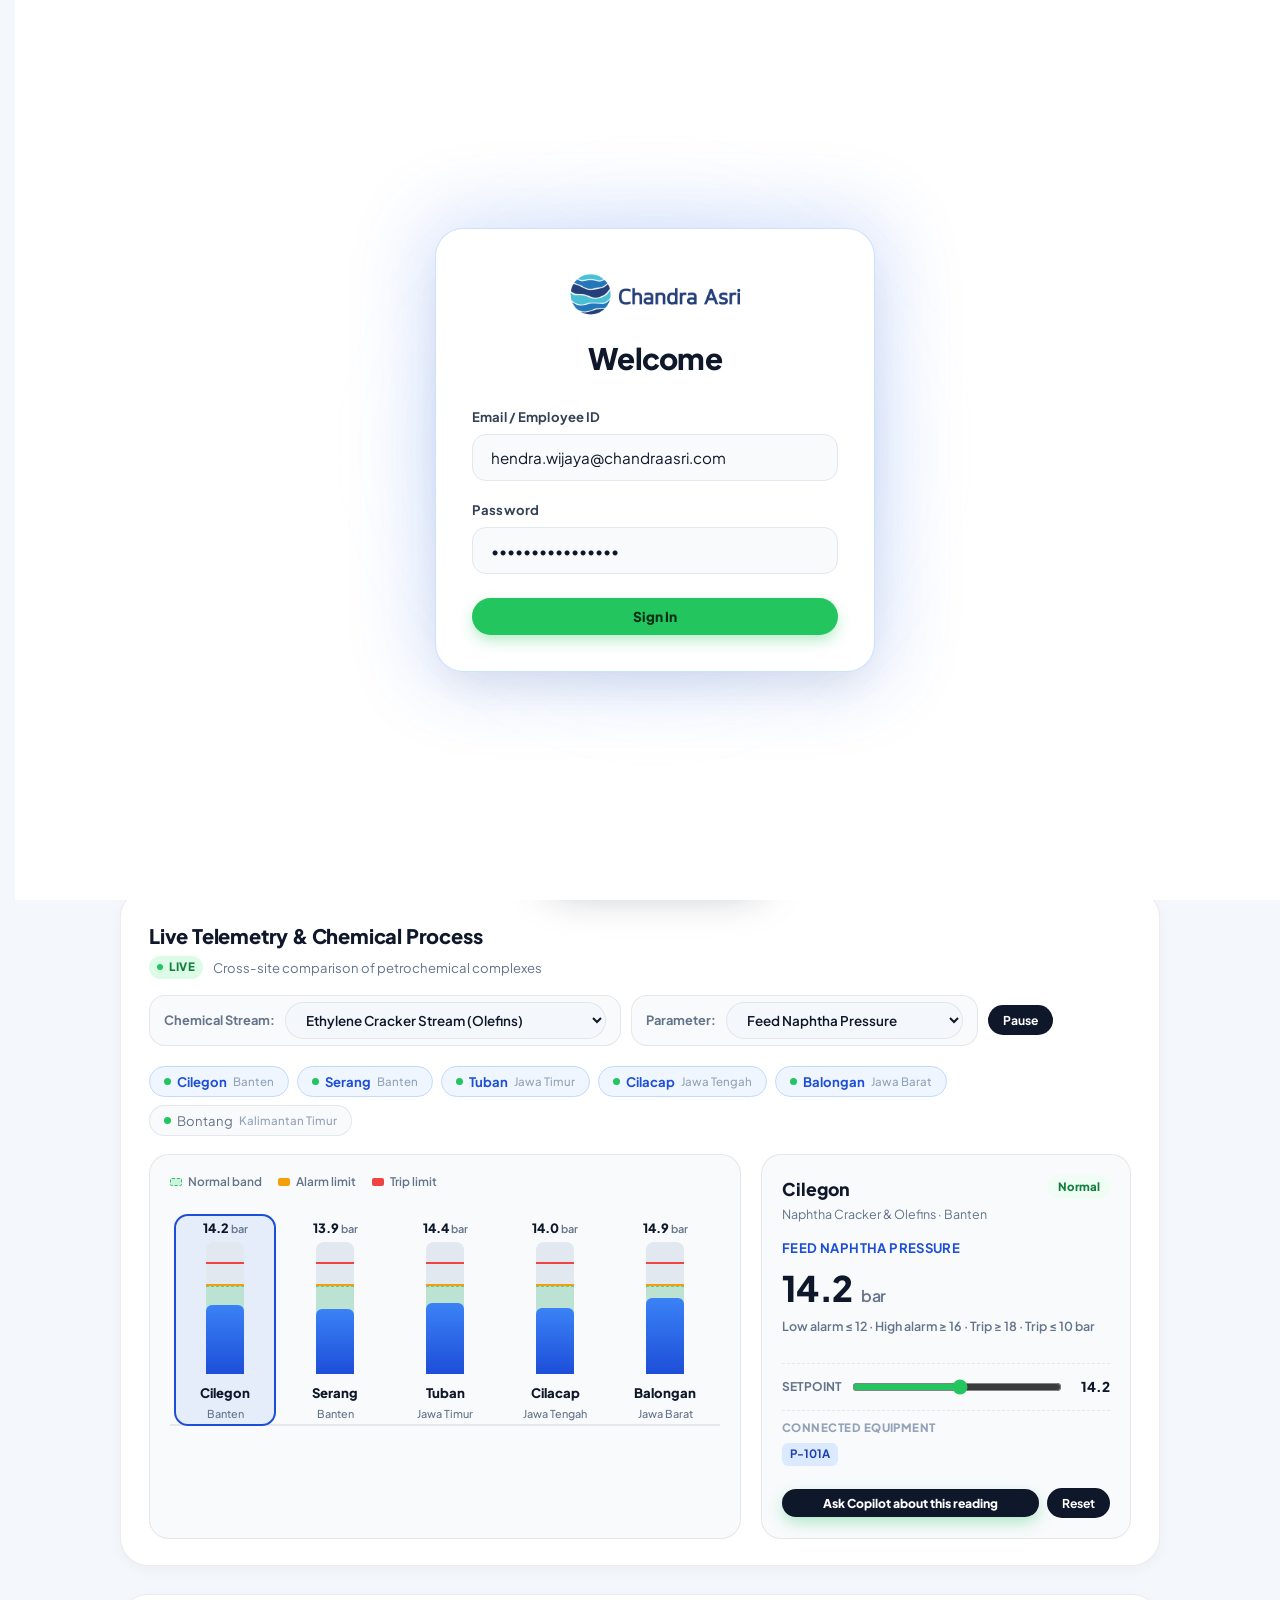
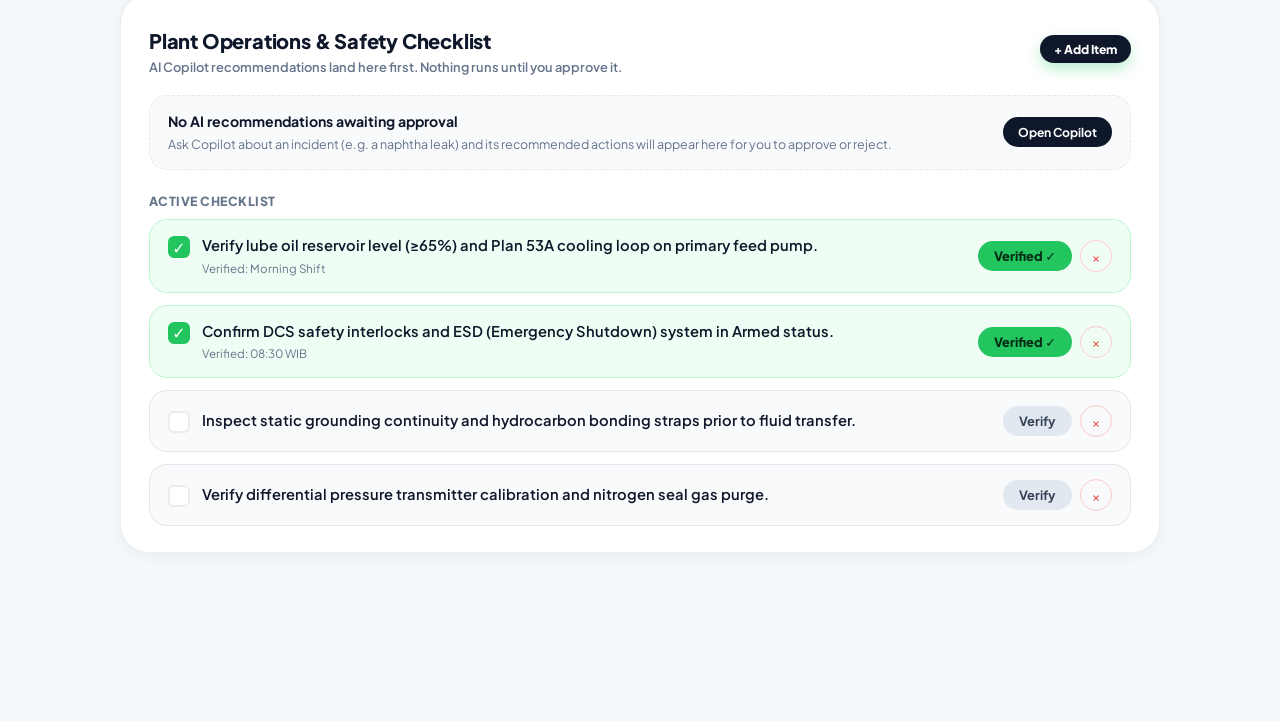
==== commit ddea1ab9: "feat: connect critical equipment, multi-site live telemetry, AI Copilot, and verified safety checkli" ====
--- a/index.html
+++ b/index.html
@@ -118,12 +118,39 @@
           </p>
         </div>
 
-        <!-- 1. Critical Equipment Status (Bisa Dicek Kondisi, Ditambah, & Diubah) -->
+        <!-- Operations Link: Equipment -> Telemetry -> AI Copilot -> Safety Checklist (saling terhubung) -->
+        <nav class="ops-link-strip" id="opsLinkStrip" aria-label="Connected operations flow">
+          <button type="button" class="ops-node" id="opsNodeEquip" onclick="scrollToDashSection('criticalEquipmentSection')">
+            <span class="ops-node-dot blue"></span>
+            <span class="ops-node-label" id="lblOpsEquip">Equipment</span>
+            <span class="ops-node-metric" id="opsMetricEquip">-</span>
+          </button>
+          <span class="ops-link-arrow" aria-hidden="true"></span>
+          <button type="button" class="ops-node" id="opsNodeTele" onclick="scrollToDashSection('telemetrySection')">
+            <span class="ops-node-dot green live-pulse"></span>
+            <span class="ops-node-label" id="lblOpsTele">Live Telemetry</span>
+            <span class="ops-node-metric" id="opsMetricTele">-</span>
+          </button>
+          <span class="ops-link-arrow" aria-hidden="true"></span>
+          <button type="button" class="ops-node" id="opsNodeAi" onclick="switchTab('ai-copilot')">
+            <span class="ops-node-dot violet"></span>
+            <span class="ops-node-label" id="lblOpsAi">AI Copilot</span>
+            <span class="ops-node-metric" id="opsMetricAi">-</span>
+          </button>
+          <span class="ops-link-arrow" aria-hidden="true"></span>
+          <button type="button" class="ops-node" id="opsNodeChk" onclick="scrollToDashSection('checklistSection')">
+            <span class="ops-node-dot amber"></span>
+            <span class="ops-node-label" id="lblOpsChk">Safety Checklist</span>
+            <span class="ops-node-metric" id="opsMetricChk">-</span>
+          </button>
+        </nav>
+
+        <!-- 1. Critical Equipment Status (terhubung ke telemetri live per site) -->
         <div class="stacked-deck-section" id="criticalEquipmentSection">
           <div class="deck-header-row">
             <div>
               <h2 class="section-title" id="lblCriticalEquipTitle">Critical Equipment Status</h2>
-              <p class="section-sub" id="lblCriticalEquipSub">Monitor operational health or consult AI Copilot for specific diagnostics.</p>
+              <p class="section-sub" id="lblCriticalEquipSub">Status follows live telemetry. Abnormal readings can be escalated straight to AI Copilot.</p>
             </div>
             <button type="button" class="pill-btn outline-dark micro-pill" onclick="openAddEquipmentModal()">
               <span id="lblAddEquipBtn">+ Add Equipment</span>
@@ -136,114 +163,83 @@
           </div>
         </div>
 
-        <!-- 2. Telemetry Bento: Terkoneksi dengan Chemical Process & Bisa Diadjust -->
+        <!-- 2. Live Telemetry & Chemical Process: perbandingan antar site petrokimia, bisa diadjust -->
         <div class="telemetry-wrapper-card" id="telemetrySection">
           <div class="telemetry-top-bar">
             <div class="telemetry-title-block">
-              <span class="telemetry-tag-pill" id="lblProcessControlTag">Process Control</span>
               <h3 class="telemetry-heading" id="lblTelemetryHeading">Live Telemetry &amp; Chemical Process</h3>
-            </div>
-
-            <!-- Chemical Process Stream Selector -->
-            <div class="chemical-selector-wrap">
-              <label for="chemicalStreamSelect" id="lblChemicalStreamSelect">Chemical Stream:</label>
-              <select id="chemicalStreamSelect" class="styled-select-blue" onchange="changeChemicalStream(this.value)">
-                <option value="ethylene" selected>Ethylene Cracker Stream (Olefins)</option>
-                <option value="propylene">Propylene Polymerization Unit</option>
-                <option value="pygas">Pyrolysis Gasoline (PyGas Hydrotreating)</option>
-                <option value="butadiene">Mixed C4 / Butadiene Extraction</option>
-              </select>
-            </div>
-          </div>
-
-          <div class="two-bento-grid">
-            <!-- Bento Box 1: Suction Lube / Parameter 1 (Bisa Diubah & Diadjust) -->
-            <div class="bento-box bento-blue">
-              <div class="bbox-header">
-                <div class="bbox-title-wrap">
-                  <select id="paramSelect1" class="param-switcher-select" onchange="switchTelemetryParam(1, this.value)">
-                    <option value="suction_lube" selected>Suction Lube Oil Pressure</option>
-                    <option value="feed_pressure">Feed Naphtha Pressure</option>
-                    <option value="reactor_temp">Reactor Bed Temp</option>
-                  </select>
-                </div>
-                <span class="status-pill green" id="paramStatus1">Normal</span>
-              </div>
-
-              <!-- Animated Micro Bar Chart -->
-              <div class="mini-bar-chart" id="barChart1">
-                <div class="mbar" style="height: 40%"></div>
-                <div class="mbar" style="height: 60%"></div>
-                <div class="mbar" style="height: 52%"></div>
-                <div class="mbar active-green" id="activeBar1" style="height: 75%"></div>
-                <div class="mbar" style="height: 58%"></div>
-                <div class="mbar" style="height: 68%"></div>
-              </div>
-
-              <div class="bbox-bottom">
-                <div class="bbox-val" id="paramValDisplay1">2.1 <span class="bbox-unit" id="paramUnit1">bar</span></div>
-                <span class="bbox-note" id="paramNote1">Normal Tolerance: 1.8 - 2.4 bar</span>
-              </div>
-
-              <!-- Adjust Control Slider -->
-              <div class="telemetry-adjust-row">
-                <span class="adjust-label">Adjust:</span>
-                <input type="range" id="paramSlider1" min="1.0" max="3.5" step="0.1" value="2.1" oninput="adjustTelemetryValue(1, this.value)">
-                <span class="slider-val" id="sliderVal1">2.1</span>
-              </div>
-            </div>
-
-            <!-- Bento Box 2: Vibration Level / Parameter 2 (Bisa Diubah & Diadjust) -->
-            <div class="bento-box bento-green">
-              <div class="bbox-header">
-                <div class="bbox-title-wrap">
-                  <select id="paramSelect2" class="param-switcher-select" onchange="switchTelemetryParam(2, this.value)">
-                    <option value="vibration" selected>Vibration Level (Radial Bearing)</option>
-                    <option value="delta_p">Column Differential Pressure (&Delta;P)</option>
-                    <option value="bearing_temp">Thrust Bearing Temperature</option>
-                  </select>
-                </div>
-                <span class="status-pill green" id="paramStatus2">Safe</span>
-              </div>
-
-              <!-- Animated Micro Bar Chart -->
-              <div class="mini-bar-chart" id="barChart2">
-                <div class="mbar" style="height: 35%"></div>
-                <div class="mbar" style="height: 48%"></div>
-                <div class="mbar" style="height: 62%"></div>
-                <div class="mbar active-green" id="activeBar2" style="height: 66%"></div>
-                <div class="mbar" style="height: 45%"></div>
-                <div class="mbar" style="height: 32%"></div>
-              </div>
-
-              <div class="bbox-bottom">
-                <div class="bbox-val" id="paramValDisplay2">45 <span class="bbox-unit" id="paramUnit2">&mu;m</span></div>
-                <span class="bbox-note" id="paramNote2">Alarm: 48 &mu;m &middot; Trip: 68 &mu;m</span>
-              </div>
-
-              <!-- Adjust Control Slider -->
-              <div class="telemetry-adjust-row">
-                <span class="adjust-label">Adjust:</span>
-                <input type="range" id="paramSlider2" min="10" max="80" step="1" value="45" oninput="adjustTelemetryValue(2, this.value)">
-                <span class="slider-val" id="sliderVal2">45</span>
-              </div>
-            </div>
-          </div>
-        </div>
-
-        <!-- 3. Checklist Verifikasi Operasi (Daftar yang Bisa Ditambah, Dikurangi, & Dicentang) -->
+              <p class="telemetry-subline">
+                <span class="live-indicator" id="telemetryLiveIndicator"><span class="live-dot"></span><span id="lblLiveState">LIVE</span></span>
+                <span id="lblTelemetrySub">Cross-site comparison of petrochemical complexes</span>
+              </p>
+            </div>
+
+            <div class="telemetry-controls">
+              <div class="chemical-selector-wrap">
+                <label for="chemicalStreamSelect" id="lblChemicalStreamSelect">Chemical Stream:</label>
+                <select id="chemicalStreamSelect" class="styled-select-blue" onchange="changeChemicalStream(this.value)">
+                  <option value="ethylene" selected>Ethylene Cracker Stream (Olefins)</option>
+                  <option value="propylene">Propylene Polymerization Unit</option>
+                  <option value="pygas">Pyrolysis Gasoline (PyGas Hydrotreating)</option>
+                  <option value="butadiene">Mixed C4 / Butadiene Extraction</option>
+                </select>
+              </div>
+              <div class="chemical-selector-wrap">
+                <label for="telemetryParamSelect" id="lblParamSelect">Parameter:</label>
+                <select id="telemetryParamSelect" class="styled-select-blue" onchange="changeTelemetryParam(this.value)">
+                  <!-- Rendered dynamically by app.js -->
+                </select>
+              </div>
+              <button type="button" class="pill-btn outline-dark micro-pill" id="toggleLiveBtn" onclick="toggleLiveTelemetry()">
+                <span id="lblToggleLive">Pause</span>
+              </button>
+            </div>
+          </div>
+
+          <!-- Site toggles: pilih site petrokimia yang ditampilkan -->
+          <div class="site-chips-row" id="siteChipsRow">
+            <!-- Rendered dynamically by app.js -->
+          </div>
+
+          <div class="telemetry-grid">
+            <!-- Multi-site bar chart -->
+            <div class="site-chart-card">
+              <div class="site-chart-legend">
+                <span><i class="lg-swatch band"></i><span id="lblLegendNormal">Normal band</span></span>
+                <span><i class="lg-swatch alarm"></i><span id="lblLegendAlarm">Alarm limit</span></span>
+                <span><i class="lg-swatch trip"></i><span id="lblLegendTrip">Trip limit</span></span>
+              </div>
+              <div class="site-bar-chart" id="siteBarChart" role="list">
+                <!-- Rendered dynamically by app.js -->
+              </div>
+            </div>
+
+            <!-- Selected site detail & adjust -->
+            <div class="site-detail-panel" id="siteDetailPanel">
+              <!-- Rendered dynamically by app.js -->
+            </div>
+          </div>
+        </div>
+
+        <!-- 3. Plant Operations & Safety Checklist: menerima saran AI, diverifikasi user dulu -->
         <div class="checklist-module-card" id="checklistSection">
           <div class="cmc-header-row">
             <div>
-              <span class="cmc-tag" id="lblChecklistTag">Verification Checklist</span>
               <h3 class="cmc-title" id="lblChecklistTitle">Plant Operations &amp; Safety Checklist</h3>
+              <p class="section-sub" id="lblChecklistSub">AI Copilot recommendations land here first. Nothing runs until you approve it.</p>
             </div>
             <button type="button" class="pill-btn accent-green micro-pill" onclick="openAddChecklistModal()">
               <span id="lblAddChecklistBtn">+ Add Item</span>
             </button>
           </div>
 
-          <!-- Dynamic Checklist Items List -->
+          <!-- AI Suggestions waiting for user approval -->
+          <div class="ai-pending-zone" id="aiPendingZone">
+            <!-- Rendered dynamically by app.js -->
+          </div>
+
+          <!-- Dynamic Checklist Items List (approved / manual) -->
+          <div class="chk-section-label" id="lblActiveChecklist">Active Checklist</div>
           <div class="checklist-items-table" id="checklistContainer">
             <!-- Rendered dynamically by app.js -->
           </div>
@@ -482,10 +478,6 @@
         
         <!-- Settings Header Banner (Sama persis panjangnya dengan Top App Bar) -->
         <div class="hero-blue-card compact-hero">
-          <div class="hero-top-meta">
-            <span class="telemetry-tag-pill" id="lblSettingsBadge">Preferences &amp; Engine</span>
-            <span class="status-pill green" id="geminiEngineStatusBadge">Neural Engine Active</span>
-          </div>
           <h1 class="hero-headline" id="lblSettingsTitle">Employee Profile &amp; Preferences</h1>
           <p class="hero-caption" id="lblSettingsSub">Manage your operational identity, plant unit, interface language, and Google Gemini AI key configuration.</p>
         </div>
@@ -497,7 +489,6 @@
             <div class="settings-card">
               <div class="settings-card-head">
                 <div class="settings-card-title" id="lblIdentityHeading">User Profile &amp; Avatar</div>
-                <span class="settings-badge" id="lblRoleBadge">Engineering Staff</span>
               </div>
 
               <!-- Avatar Selection -->
@@ -589,7 +580,6 @@
                       <svg width="18" height="18" viewBox="0 0 24 24" fill="none" stroke="currentColor" stroke-width="2.2" style="color:var(--blue-primary);"><path d="M12 2L2 7l10 5 10-5-10-5zM2 17l10 5 10-5M2 12l10 5 10-5"></path></svg>
                       <span style="font-weight: 800; color: var(--text-main);">Google Gemini 3.8 Flash</span>
                     </div>
-                    <span id="geminiConnectionStatus" class="status-pill green">Connected &amp; Active</span>
                   </div>
                   <p id="lblGeminiHint" style="font-size: 0.8rem; color: var(--text-muted); margin-top: 6px; line-height: 1.45;">
                     API Key terkonfigurasi secara aman di sisi server (.env). Model penalaran aktif untuk analisis mendalam tanpa halusinasi.
@@ -672,12 +662,15 @@
           <input type="text" id="newEquipName" required placeholder="Secondary Feed Pump">
         </div>
         <div class="input-group-minimal">
-          <label id="lblNewEquipStatus">Condition Status:</label>
-          <select id="newEquipStatus" class="styled-select-blue">
-            <option value="Normal">Normal</option>
-            <option value="Safe Limit">Safe Limit</option>
-            <option value="Warning">Warning</option>
-            <option value="Critical">Critical</option>
+          <label id="lblNewEquipSite" for="newEquipSite">Plant Site:</label>
+          <select id="newEquipSite" class="styled-select-blue">
+            <!-- Rendered dynamically by app.js -->
+          </select>
+        </div>
+        <div class="input-group-minimal">
+          <label id="lblNewEquipParam" for="newEquipParam">Linked Telemetry Parameter:</label>
+          <select id="newEquipParam" class="styled-select-blue">
+            <!-- Rendered dynamically by app.js -->
           </select>
         </div>
         <div class="input-group-minimal">
--- a/styles.css
+++ b/styles.css
@@ -3663,3 +3663,760 @@
 }
 
 
+
+
+/* ==================================================================== */
+/* 12. CONNECTED OPERATIONS & MULTI-SITE TELEMETRY STYLES               */
+/* ==================================================================== */
+
+/* --- Ops Link Strip (Equipment -> Telemetry -> AI -> Checklist) --- */
+.ops-link-strip {
+  display: flex;
+  align-items: center;
+  justify-content: space-between;
+  background: var(--surface);
+  border: 1.5px solid var(--border-soft);
+  border-radius: 20px;
+  padding: 10px 16px;
+  margin-bottom: 24px;
+  box-shadow: var(--shadow-sm);
+  gap: 8px;
+  overflow-x: auto;
+}
+
+.ops-node {
+  display: inline-flex;
+  align-items: center;
+  gap: 8px;
+  background: transparent;
+  border: 1px solid transparent;
+  border-radius: 999px;
+  padding: 6px 14px;
+  cursor: pointer;
+  font-family: var(--font-base);
+  font-size: 0.84rem;
+  color: var(--text-main);
+  transition: all 0.2s ease;
+  white-space: nowrap;
+}
+
+.ops-node:hover {
+  background: var(--blue-tint-bg);
+  border-color: var(--blue-tint-border);
+}
+
+.ops-node.has-alert {
+  border-color: #FECACA;
+  background: #FEF2F2;
+  color: #991B1B;
+}
+
+.ops-node.has-pending {
+  border-color: #FEF08A;
+  background: #FEFCE8;
+  color: #854D0E;
+}
+
+.ops-node-dot {
+  width: 8px;
+  height: 8px;
+  border-radius: 50%;
+  flex-shrink: 0;
+}
+.ops-node-dot.blue { background: var(--blue-primary); }
+.ops-node-dot.green { background: var(--green-accent); }
+.ops-node-dot.violet { background: #8B5CF6; }
+.ops-node-dot.amber { background: #F59E0B; }
+
+.live-pulse {
+  animation: pulseDot 2s infinite ease-in-out;
+}
+
+@keyframes pulseDot {
+  0% { box-shadow: 0 0 0 0 rgba(34, 197, 94, 0.55); }
+  70% { box-shadow: 0 0 0 7px rgba(34, 197, 94, 0); }
+  100% { box-shadow: 0 0 0 0 rgba(34, 197, 94, 0); }
+}
+
+.ops-node-label {
+  font-weight: 800;
+  letter-spacing: -0.01em;
+}
+
+.ops-node-metric {
+  font-size: 0.76rem;
+  color: var(--text-muted);
+  font-weight: 600;
+  background: rgba(15, 23, 42, 0.04);
+  padding: 2px 8px;
+  border-radius: 999px;
+}
+
+.ops-link-arrow {
+  width: 18px;
+  height: 2px;
+  background: var(--border-soft);
+  position: relative;
+  flex-shrink: 0;
+}
+.ops-link-arrow::after {
+  content: '';
+  position: absolute;
+  right: 0;
+  top: -3px;
+  border: 4px solid transparent;
+  border-left-color: var(--text-subtle);
+}
+
+/* --- Deck Card Additions --- */
+.deck-card.status-warning {
+  border-color: #FCD34D;
+  background: #FFFDF5;
+}
+.deck-card.status-critical {
+  border-color: #FCA5A5;
+  background: #FFF8F8;
+}
+
+.deck-site-line {
+  display: flex;
+  align-items: center;
+  gap: 6px;
+  font-size: 0.78rem;
+  font-weight: 600;
+  color: var(--text-muted);
+}
+.deck-site-line svg {
+  color: var(--blue-primary);
+  flex-shrink: 0;
+}
+
+.deck-live-row {
+  display: inline-flex;
+  align-items: center;
+  gap: 8px;
+  font-size: 0.8rem;
+  font-weight: 700;
+  color: var(--text-main);
+  background: #F1F5F9;
+  border-radius: 10px;
+  padding: 5px 10px;
+  width: fit-content;
+}
+.deck-live-row .live-dot {
+  width: 7px;
+  height: 7px;
+  border-radius: 50%;
+  background: var(--green-accent);
+  box-shadow: 0 0 6px rgba(34, 197, 94, 0.7);
+}
+.deck-live-row.is-offline .live-dot {
+  background: var(--text-subtle);
+  box-shadow: none;
+}
+
+.deck-alert-btn {
+  display: flex;
+  align-items: center;
+  gap: 8px;
+  background: #FEE2E2;
+  border: 1px solid #FCA5A5;
+  color: #991B1B;
+  border-radius: 12px;
+  padding: 8px 12px;
+  font-size: 0.78rem;
+  font-weight: 800;
+  cursor: pointer;
+  transition: all 0.2s ease;
+  font-family: var(--font-base);
+}
+.deck-alert-btn:hover {
+  background: #FCA5A5;
+  color: #7F1D1D;
+}
+.deck-alert-btn svg {
+  color: #DC2626;
+  flex-shrink: 0;
+}
+
+/* --- Telemetry Controls & Subline --- */
+.telemetry-subline {
+  display: flex;
+  align-items: center;
+  gap: 10px;
+  font-size: 0.82rem;
+  color: var(--text-muted);
+  margin-top: 4px;
+}
+
+.live-indicator {
+  display: inline-flex;
+  align-items: center;
+  gap: 6px;
+  font-size: 0.72rem;
+  font-weight: 800;
+  letter-spacing: 0.05em;
+  color: var(--green-text);
+  background: #DCFCE7;
+  padding: 2px 8px;
+  border-radius: 999px;
+}
+.live-indicator .live-dot {
+  width: 6px;
+  height: 6px;
+  border-radius: 50%;
+  background: var(--green-accent);
+}
+.live-indicator.paused {
+  color: #64748B;
+  background: #E2E8F0;
+}
+.live-indicator.paused .live-dot {
+  background: #94A3B8;
+}
+
+.telemetry-controls {
+  display: flex;
+  align-items: center;
+  gap: 10px;
+  flex-wrap: wrap;
+}
+
+/* --- Multi-site Chips --- */
+.site-chips-row {
+  display: flex;
+  align-items: center;
+  gap: 8px;
+  margin-bottom: 18px;
+  flex-wrap: wrap;
+}
+
+.site-chip {
+  display: inline-flex;
+  align-items: center;
+  gap: 6px;
+  background: #F8FAFC;
+  border: 1px solid var(--border-soft);
+  border-radius: 999px;
+  padding: 6px 14px;
+  font-family: var(--font-base);
+  font-size: 0.82rem;
+  cursor: pointer;
+  color: var(--text-muted);
+  transition: all 0.2s ease;
+}
+.site-chip:hover {
+  border-color: var(--blue-primary);
+  color: var(--text-main);
+}
+.site-chip.on {
+  background: #EFF6FF;
+  border-color: var(--blue-tint-border);
+  color: var(--blue-primary);
+  font-weight: 700;
+}
+.site-chip .chip-dot {
+  width: 7px;
+  height: 7px;
+  border-radius: 50%;
+  background: var(--green-accent);
+}
+.site-chip .chip-dot.st-warning { background: #F59E0B; }
+.site-chip .chip-dot.st-critical { background: #EF4444; }
+.site-chip .chip-region {
+  font-size: 0.72rem;
+  color: var(--text-subtle);
+  font-weight: 500;
+}
+
+/* --- Telemetry Grid & Cross-site Bar Chart --- */
+.telemetry-grid {
+  display: grid;
+  grid-template-columns: 1.6fr 1fr;
+  gap: 20px;
+  align-items: stretch;
+}
+
+.site-chart-card {
+  background: #F8FAFC;
+  border: 1.5px solid var(--border-soft);
+  border-radius: 20px;
+  padding: 18px 20px;
+  display: flex;
+  flex-direction: column;
+  gap: 14px;
+}
+
+.site-chart-legend {
+  display: flex;
+  align-items: center;
+  gap: 16px;
+  font-size: 0.74rem;
+  color: var(--text-muted);
+  font-weight: 600;
+  flex-wrap: wrap;
+}
+.site-chart-legend span {
+  display: inline-flex;
+  align-items: center;
+  gap: 6px;
+}
+.lg-swatch {
+  width: 12px;
+  height: 8px;
+  border-radius: 2px;
+  display: inline-block;
+}
+.lg-swatch.band { background: rgba(34, 197, 94, 0.18); border: 1px dashed var(--green-accent); }
+.lg-swatch.alarm { background: #F59E0B; }
+.lg-swatch.trip { background: #EF4444; }
+
+.site-bar-chart {
+  display: flex;
+  align-items: flex-end;
+  justify-content: space-around;
+  gap: 12px;
+  height: 220px;
+  padding: 10px 6px 0 6px;
+  border-bottom: 2px solid var(--border-soft);
+}
+
+.site-chart-empty {
+  display: flex;
+  align-items: center;
+  justify-content: center;
+  height: 100%;
+  color: var(--text-muted);
+  font-size: 0.85rem;
+}
+
+.site-col {
+  flex: 1;
+  display: flex;
+  flex-direction: column;
+  align-items: center;
+  gap: 6px;
+  background: transparent;
+  border: none;
+  cursor: pointer;
+  padding: 4px;
+  border-radius: 12px;
+  transition: all 0.2s ease;
+  font-family: var(--font-base);
+  height: 100%;
+}
+.site-col:hover {
+  background: rgba(37, 99, 235, 0.05);
+}
+.site-col.selected {
+  background: rgba(37, 99, 235, 0.09);
+  outline: 2px solid var(--blue-primary);
+}
+
+.site-val {
+  font-size: 0.8rem;
+  font-weight: 800;
+  color: var(--text-main);
+  white-space: nowrap;
+}
+.site-val small {
+  font-size: 0.68rem;
+  color: var(--text-muted);
+  margin-left: 2px;
+  font-weight: 600;
+}
+.site-val.st-warning { color: #B45309; }
+.site-val.st-critical { color: #B91C1C; }
+
+.site-bar-track {
+  width: 100%;
+  max-width: 38px;
+  flex: 1;
+  background: #E2E8F0;
+  border-radius: 8px 8px 0 0;
+  position: relative;
+  display: flex;
+  align-items: flex-end;
+  overflow: hidden;
+}
+
+.site-band {
+  position: absolute;
+  left: 0;
+  right: 0;
+  background: rgba(34, 197, 94, 0.2);
+  border-top: 1px dashed rgba(34, 197, 94, 0.6);
+  border-bottom: 1px dashed rgba(34, 197, 94, 0.6);
+  pointer-events: none;
+  z-index: 1;
+}
+
+.site-limit {
+  position: absolute;
+  left: 0;
+  right: 0;
+  height: 2px;
+  z-index: 2;
+  pointer-events: none;
+}
+.site-limit.alarm { background: #F59E0B; }
+.site-limit.trip { background: #EF4444; }
+
+.site-bar-fill {
+  width: 100%;
+  background: linear-gradient(180deg, #3B82F6 0%, #1D4ED8 100%);
+  border-radius: 6px 6px 0 0;
+  transition: height 0.35s cubic-bezier(0.16, 1, 0.3, 1), background 0.3s ease;
+  position: relative;
+  z-index: 3;
+}
+.site-bar-fill.st-warning {
+  background: linear-gradient(180deg, #FBBF24 0%, #D97706 100%);
+}
+.site-bar-fill.st-critical {
+  background: linear-gradient(180deg, #F87171 0%, #DC2626 100%);
+}
+
+.site-name {
+  font-size: 0.82rem;
+  font-weight: 800;
+  color: var(--text-main);
+  margin-top: 4px;
+}
+.site-region {
+  font-size: 0.68rem;
+  color: var(--text-muted);
+  font-weight: 500;
+}
+
+/* --- Selected Site Detail Panel --- */
+.site-detail-panel {
+  background: #F8FAFC;
+  border: 1.5px solid var(--border-soft);
+  border-radius: 20px;
+  padding: 20px;
+  display: flex;
+  flex-direction: column;
+  gap: 12px;
+}
+
+.sdp-head {
+  display: flex;
+  align-items: flex-start;
+  justify-content: space-between;
+  gap: 10px;
+}
+.sdp-site {
+  font-size: 1.1rem;
+  font-weight: 800;
+  color: var(--text-main);
+}
+.sdp-complex {
+  font-size: 0.78rem;
+  color: var(--text-muted);
+  margin-top: 2px;
+}
+
+.sdp-param {
+  font-size: 0.82rem;
+  font-weight: 700;
+  color: var(--blue-primary);
+  text-transform: uppercase;
+  letter-spacing: 0.03em;
+}
+
+.sdp-value {
+  font-size: 2.2rem;
+  font-weight: 900;
+  color: var(--text-main);
+  letter-spacing: -0.02em;
+  line-height: 1;
+}
+.sdp-value small {
+  font-size: 1rem;
+  font-weight: 600;
+  color: var(--text-muted);
+  margin-left: 4px;
+}
+
+.sdp-limits {
+  font-size: 0.78rem;
+  color: var(--text-muted);
+  font-weight: 600;
+}
+
+.sdp-linked {
+  display: flex;
+  flex-direction: column;
+  gap: 6px;
+  padding-top: 8px;
+  border-top: 1px dashed var(--border-soft);
+}
+.sdp-linked-label {
+  font-size: 0.72rem;
+  font-weight: 800;
+  text-transform: uppercase;
+  color: var(--text-subtle);
+  letter-spacing: 0.04em;
+}
+.sdp-linked-list {
+  display: flex;
+  align-items: center;
+  gap: 6px;
+  flex-wrap: wrap;
+}
+.sdp-hint {
+  font-size: 0.75rem;
+  color: var(--text-muted);
+  font-style: italic;
+}
+
+.sdp-actions {
+  display: flex;
+  align-items: center;
+  gap: 8px;
+  margin-top: auto;
+  padding-top: 10px;
+}
+.sdp-actions button:first-child {
+  flex: 1;
+}
+
+/* --- Context Chips --- */
+.chk-context-chips {
+  display: inline-flex;
+  align-items: center;
+  gap: 6px;
+  flex-wrap: wrap;
+  margin-top: 4px;
+}
+
+.ctx-chip {
+  font-size: 0.72rem;
+  font-weight: 700;
+  background: #E2E8F0;
+  color: #334155;
+  padding: 2px 8px;
+  border-radius: 6px;
+}
+.ctx-chip.strong {
+  background: #DBEAFE;
+  color: #1E40AF;
+}
+.ctx-chip.ai {
+  background: #F3E8FF;
+  color: #6B21A8;
+}
+
+/* --- Checklist AI Pending Zone --- */
+.ai-pending-zone {
+  display: flex;
+  flex-direction: column;
+  gap: 14px;
+  margin-bottom: 22px;
+}
+
+.ai-pending-empty {
+  display: flex;
+  align-items: center;
+  justify-content: space-between;
+  background: #F8FAFC;
+  border: 1.5px dashed var(--border-soft);
+  border-radius: 18px;
+  padding: 14px 18px;
+  gap: 14px;
+  flex-wrap: wrap;
+}
+.ai-pending-empty b {
+  display: block;
+  font-size: 0.88rem;
+  color: var(--text-main);
+}
+.ai-pending-empty span {
+  display: block;
+  font-size: 0.78rem;
+  color: var(--text-muted);
+  margin-top: 2px;
+}
+
+.ai-batch-card {
+  background: #FAF5FF;
+  border: 1.5px solid #E9D5FF;
+  border-radius: 20px;
+  padding: 18px 20px;
+  display: flex;
+  flex-direction: column;
+  gap: 12px;
+}
+
+.ai-batch-head {
+  display: flex;
+  align-items: flex-start;
+  justify-content: space-between;
+  gap: 12px;
+  flex-wrap: wrap;
+}
+
+.ai-batch-kicker {
+  font-size: 0.72rem;
+  font-weight: 800;
+  text-transform: uppercase;
+  color: #7E22CE;
+  letter-spacing: 0.04em;
+}
+
+.ai-batch-query {
+  font-size: 0.95rem;
+  font-weight: 800;
+  color: var(--text-main);
+  margin: 3px 0;
+}
+
+.ai-batch-actions {
+  display: flex;
+  align-items: center;
+  gap: 8px;
+}
+
+.chk-approve-btn {
+  background: var(--green-accent);
+  color: #052E16;
+  border: none;
+  font-family: var(--font-base);
+  font-size: 0.78rem;
+  font-weight: 800;
+  padding: 6px 14px;
+  border-radius: 999px;
+  cursor: pointer;
+  transition: all 0.2s ease;
+}
+.chk-approve-btn:hover {
+  background: var(--green-hover);
+  color: #fff;
+}
+.chk-approve-btn.small {
+  padding: 4px 10px;
+  font-size: 0.74rem;
+}
+
+.chk-reject-btn {
+  background: transparent;
+  border: 1px solid #CBD5E1;
+  color: #64748B;
+  font-family: var(--font-base);
+  font-size: 0.78rem;
+  font-weight: 700;
+  padding: 6px 14px;
+  border-radius: 999px;
+  cursor: pointer;
+  transition: all 0.2s ease;
+}
+.chk-reject-btn:hover {
+  border-color: #EF4444;
+  color: #EF4444;
+  background: #FEF2F2;
+}
+.chk-reject-btn.small {
+  padding: 4px 10px;
+  font-size: 0.74rem;
+}
+
+.ai-step-list {
+  display: flex;
+  flex-direction: column;
+  gap: 8px;
+  margin: 0;
+  padding: 0;
+  list-style: none;
+}
+
+.ai-step-row {
+  display: flex;
+  align-items: center;
+  justify-content: space-between;
+  background: var(--surface);
+  border: 1px solid #E9D5FF;
+  border-radius: 12px;
+  padding: 10px 14px;
+  gap: 12px;
+}
+
+.ai-step-num {
+  width: 22px;
+  height: 22px;
+  border-radius: 50%;
+  background: #F3E8FF;
+  color: #7E22CE;
+  font-size: 0.74rem;
+  font-weight: 800;
+  display: flex;
+  align-items: center;
+  justify-content: center;
+  flex-shrink: 0;
+}
+
+.ai-step-text {
+  flex: 1;
+  font-size: 0.88rem;
+  font-weight: 600;
+  color: var(--text-main);
+  line-height: 1.45;
+}
+
+.ai-step-actions {
+  display: flex;
+  align-items: center;
+  gap: 6px;
+  flex-shrink: 0;
+}
+
+.chk-section-label {
+  font-size: 0.78rem;
+  font-weight: 800;
+  text-transform: uppercase;
+  letter-spacing: 0.04em;
+  color: var(--text-muted);
+  margin-bottom: 8px;
+}
+
+.chk-empty {
+  text-align: center;
+  padding: 24px;
+  color: var(--text-muted);
+  font-size: 0.88rem;
+}
+
+/* --- Chat Handoff Card in Bot Bubble --- */
+.ai-handoff-box {
+  display: flex;
+  align-items: center;
+  justify-content: space-between;
+  background: #F0FDF4;
+  border: 1.5px solid #BBF7D0;
+  border-radius: 14px;
+  padding: 10px 14px;
+  margin-top: 14px;
+  gap: 12px;
+  flex-wrap: wrap;
+}
+
+.ai-handoff-text {
+  font-size: 0.84rem;
+  color: #14532D;
+  font-weight: 600;
+  line-height: 1.4;
+  flex: 1;
+}
+.ai-handoff-text b {
+  color: #15803D;
+}
+
+/* --- Responsive Adjustments --- */
+@media (max-width: 900px) {
+  .telemetry-grid {
+    grid-template-columns: 1fr;
+  }
+  .ops-link-strip {
+    justify-content: flex-start;
+  }
+}
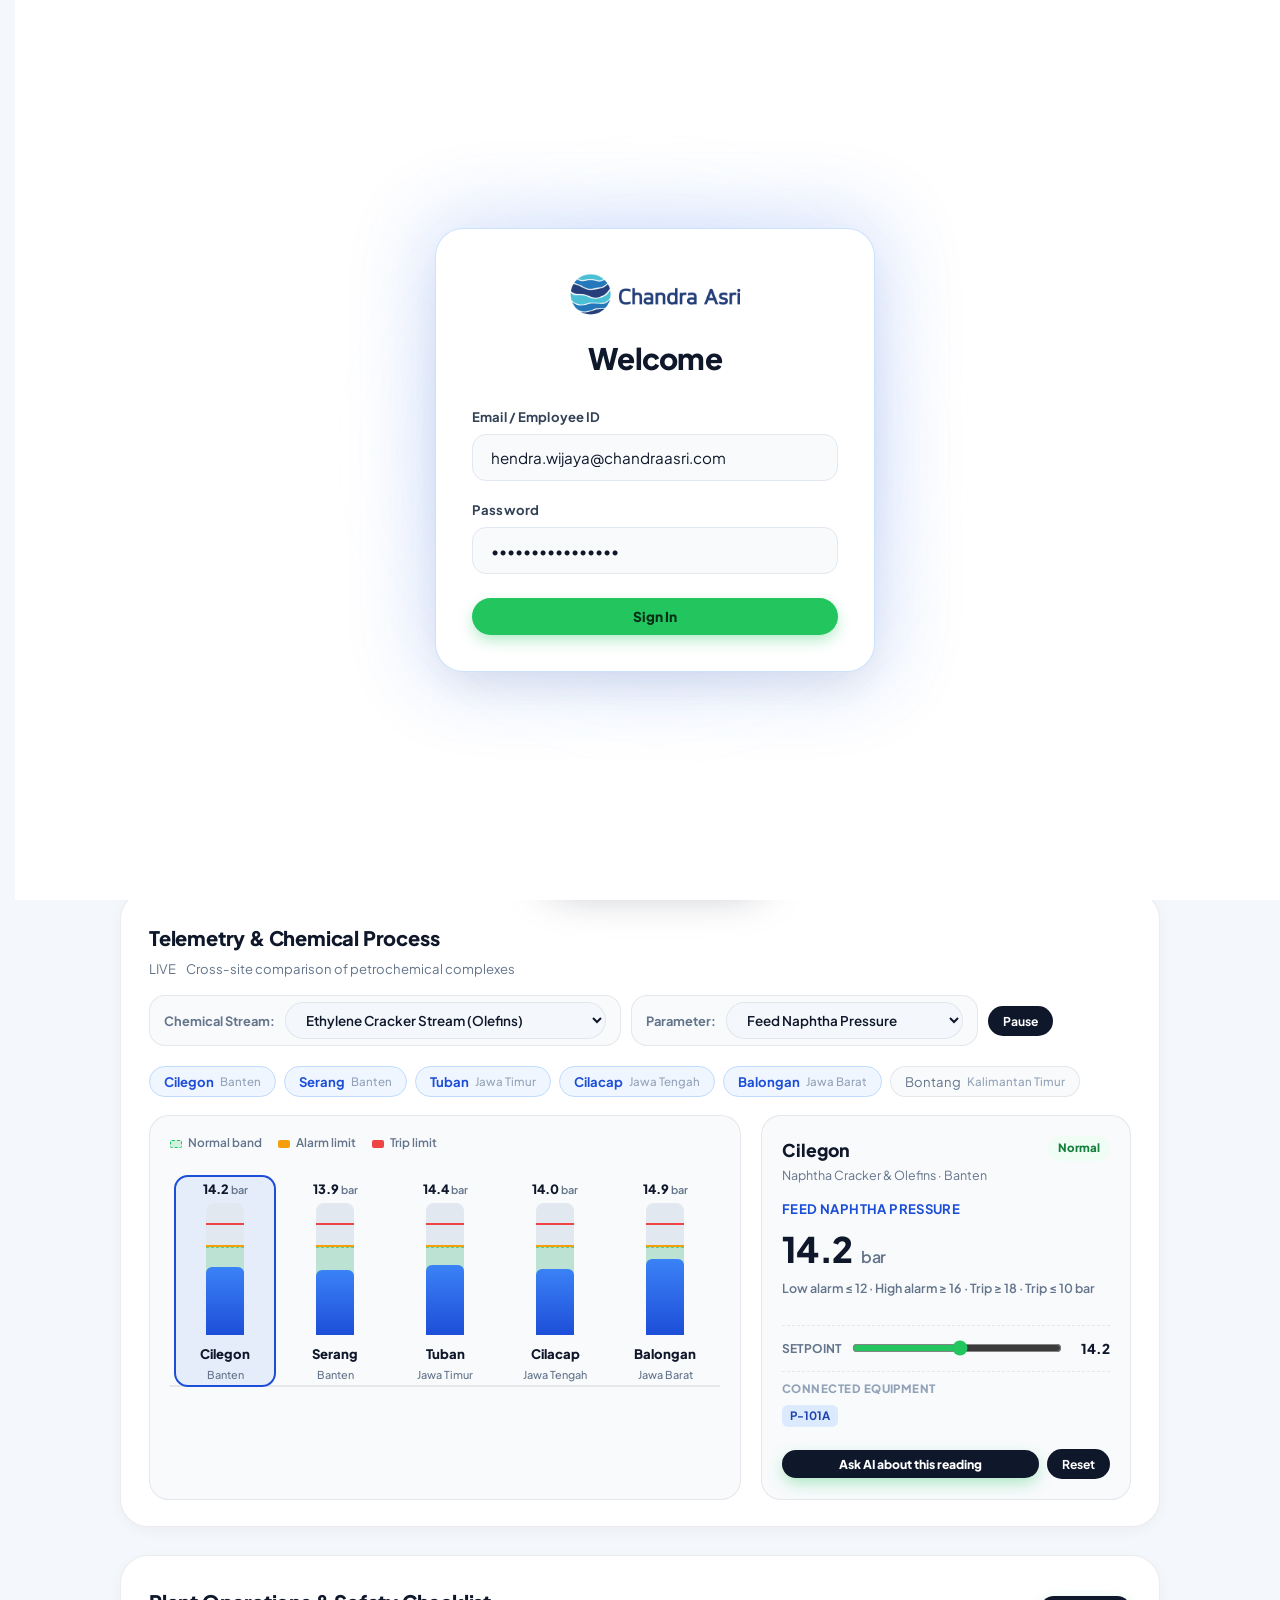
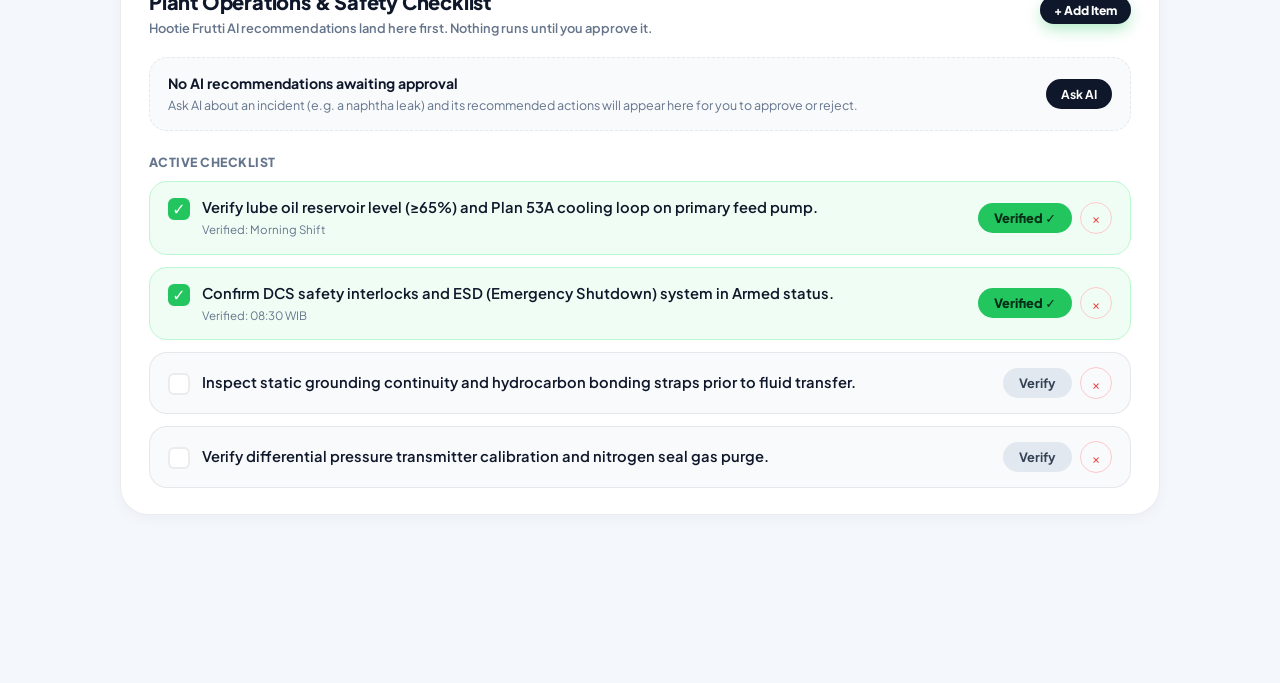
==== commit bc5dfe77: "fix(dashboard): resolve document upload, enforce strict single-doc grounding, clean up UI indicators" ====
--- a/index.html
+++ b/index.html
@@ -89,7 +89,7 @@
 
       <!-- Sisi Kanan: Quick Actions -->
       <div class="header-actions">
-        <button class="pill-btn outline-dark micro-pill" onclick="switchTab('ai-copilot')" title="Open AI Copilot">
+        <button class="pill-btn outline-dark micro-pill" onclick="switchTab('ai-copilot')" title="Ask AI">
           <svg width="16" height="16" viewBox="0 0 24 24" fill="none" stroke="currentColor" stroke-width="2.2"><path d="M21 15a2 2 0 0 1-2 2H7l-4 4V5a2 2 0 0 1 2-2h14a2 2 0 0 1 2 2z"></path></svg>
           <span>Ask AI</span>
         </button>
@@ -121,25 +121,21 @@
         <!-- Operations Link: Equipment -> Telemetry -> AI Copilot -> Safety Checklist (saling terhubung) -->
         <nav class="ops-link-strip" id="opsLinkStrip" aria-label="Connected operations flow">
           <button type="button" class="ops-node" id="opsNodeEquip" onclick="scrollToDashSection('criticalEquipmentSection')">
-            <span class="ops-node-dot blue"></span>
             <span class="ops-node-label" id="lblOpsEquip">Equipment</span>
             <span class="ops-node-metric" id="opsMetricEquip">-</span>
           </button>
           <span class="ops-link-arrow" aria-hidden="true"></span>
           <button type="button" class="ops-node" id="opsNodeTele" onclick="scrollToDashSection('telemetrySection')">
-            <span class="ops-node-dot green live-pulse"></span>
-            <span class="ops-node-label" id="lblOpsTele">Live Telemetry</span>
+            <span class="ops-node-label" id="lblOpsTele">Telemetry</span>
             <span class="ops-node-metric" id="opsMetricTele">-</span>
           </button>
           <span class="ops-link-arrow" aria-hidden="true"></span>
           <button type="button" class="ops-node" id="opsNodeAi" onclick="switchTab('ai-copilot')">
-            <span class="ops-node-dot violet"></span>
-            <span class="ops-node-label" id="lblOpsAi">AI Copilot</span>
+            <span class="ops-node-label" id="lblOpsAi">Ask AI</span>
             <span class="ops-node-metric" id="opsMetricAi">-</span>
           </button>
           <span class="ops-link-arrow" aria-hidden="true"></span>
           <button type="button" class="ops-node" id="opsNodeChk" onclick="scrollToDashSection('checklistSection')">
-            <span class="ops-node-dot amber"></span>
             <span class="ops-node-label" id="lblOpsChk">Safety Checklist</span>
             <span class="ops-node-metric" id="opsMetricChk">-</span>
           </button>
@@ -150,7 +146,7 @@
           <div class="deck-header-row">
             <div>
               <h2 class="section-title" id="lblCriticalEquipTitle">Critical Equipment Status</h2>
-              <p class="section-sub" id="lblCriticalEquipSub">Status follows live telemetry. Abnormal readings can be escalated straight to AI Copilot.</p>
+              <p class="section-sub" id="lblCriticalEquipSub">Status follows process telemetry. Abnormal readings can be escalated straight to Ask AI.</p>
             </div>
             <button type="button" class="pill-btn outline-dark micro-pill" onclick="openAddEquipmentModal()">
               <span id="lblAddEquipBtn">+ Add Equipment</span>
@@ -167,9 +163,9 @@
         <div class="telemetry-wrapper-card" id="telemetrySection">
           <div class="telemetry-top-bar">
             <div class="telemetry-title-block">
-              <h3 class="telemetry-heading" id="lblTelemetryHeading">Live Telemetry &amp; Chemical Process</h3>
+              <h3 class="telemetry-heading" id="lblTelemetryHeading">Telemetry &amp; Chemical Process</h3>
               <p class="telemetry-subline">
-                <span class="live-indicator" id="telemetryLiveIndicator"><span class="live-dot"></span><span id="lblLiveState">LIVE</span></span>
+                <span id="lblLiveState">LIVE</span></span>
                 <span id="lblTelemetrySub">Cross-site comparison of petrochemical complexes</span>
               </p>
             </div>
@@ -226,7 +222,7 @@
           <div class="cmc-header-row">
             <div>
               <h3 class="cmc-title" id="lblChecklistTitle">Plant Operations &amp; Safety Checklist</h3>
-              <p class="section-sub" id="lblChecklistSub">AI Copilot recommendations land here first. Nothing runs until you approve it.</p>
+              <p class="section-sub" id="lblChecklistSub">Hootie Frutti AI recommendations land here first. Nothing runs until you approve it.</p>
             </div>
             <button type="button" class="pill-btn accent-green micro-pill" onclick="openAddChecklistModal()">
               <span id="lblAddChecklistBtn">+ Add Item</span>
@@ -639,7 +635,7 @@
       <div class="cm-footer">
         <button type="button" class="pill-btn outline-dark" onclick="closeEquipmentDetailModal()">Close</button>
         <button type="button" class="pill-btn accent-green" id="modalAskCopilotBtn">
-          <span>Consult AI Copilot</span>
+          <span>Consult AI</span>
         </button>
       </div>
     </div>
--- a/styles.css
+++ b/styles.css
@@ -820,8 +820,8 @@
 }
 
 .deck-card-purple {
-  background: #FAF5FF;
-  border-color: #E9D5FF;
+  background: var(--blue-tint-bg);
+  border-color: var(--blue-tint-border);
 }
 
 .deck-card-top {
@@ -3706,15 +3706,15 @@
 }
 
 .ops-node.has-alert {
-  border-color: #FECACA;
-  background: #FEF2F2;
-  color: #991B1B;
+  border-color: var(--blue-tint-border);
+  background: var(--blue-tint-bg);
+  color: var(--blue-primary);
 }
 
 .ops-node.has-pending {
-  border-color: #FEF08A;
-  background: #FEFCE8;
-  color: #854D0E;
+  border-color: var(--blue-tint-border);
+  background: var(--blue-tint-bg);
+  color: var(--blue-primary);
 }
 
 .ops-node-dot {
@@ -3745,10 +3745,11 @@
 
 .ops-node-metric {
   font-size: 0.76rem;
-  color: var(--text-muted);
-  font-weight: 600;
-  background: rgba(15, 23, 42, 0.04);
-  padding: 2px 8px;
+  color: #1E40AF;
+  font-weight: 700;
+  background: #EFF6FF;
+  border: 1px solid #DBEAFE;
+  padding: 2px 9px;
   border-radius: 999px;
 }
 
@@ -4204,8 +4205,9 @@
   color: #1E40AF;
 }
 .ctx-chip.ai {
-  background: #F3E8FF;
-  color: #6B21A8;
+  background: #EFF6FF;
+  border: 1px solid #BFDBFE;
+  color: #1D4ED8;
 }
 
 /* --- Checklist AI Pending Zone --- */
@@ -4240,8 +4242,8 @@
 }
 
 .ai-batch-card {
-  background: #FAF5FF;
-  border: 1.5px solid #E9D5FF;
+  background: #EFF6FF;
+  border: 1.5px solid #BFDBFE;
   border-radius: 20px;
   padding: 18px 20px;
   display: flex;
@@ -4261,7 +4263,7 @@
   font-size: 0.72rem;
   font-weight: 800;
   text-transform: uppercase;
-  color: #7E22CE;
+  color: #1D4ED8;
   letter-spacing: 0.04em;
 }
 
@@ -4346,7 +4348,7 @@
   height: 22px;
   border-radius: 50%;
   background: #F3E8FF;
-  color: #7E22CE;
+  color: #1D4ED8;
   font-size: 0.74rem;
   font-weight: 800;
   display: flex;
@@ -4420,3 +4422,8 @@
     justify-content: flex-start;
   }
 }
+
+/* Hapus semua titik warna dan teks LIVE sesuai instruksi */
+.live-indicator, .live-dot, .live-pulse, .ops-node-dot, .deck-live-row .live-dot, .site-chip .chip-dot {
+  display: none !important;
+}
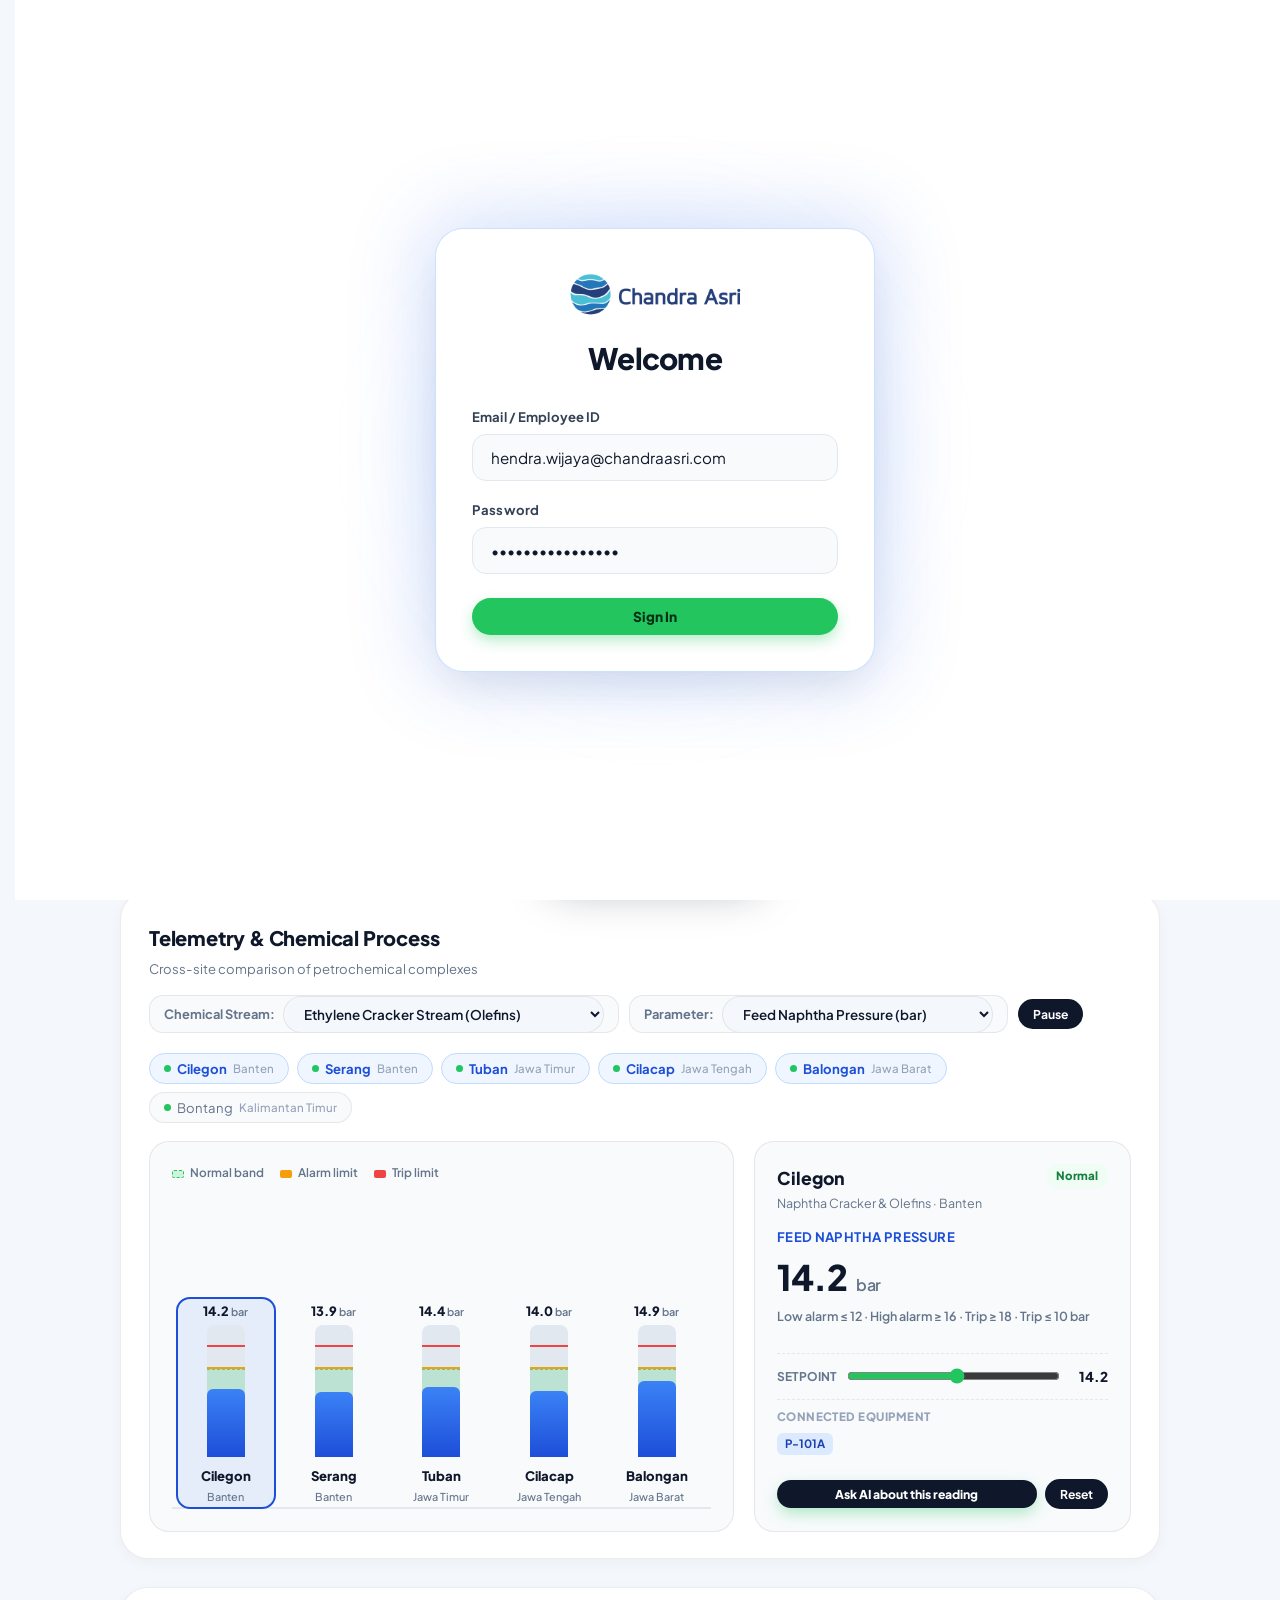
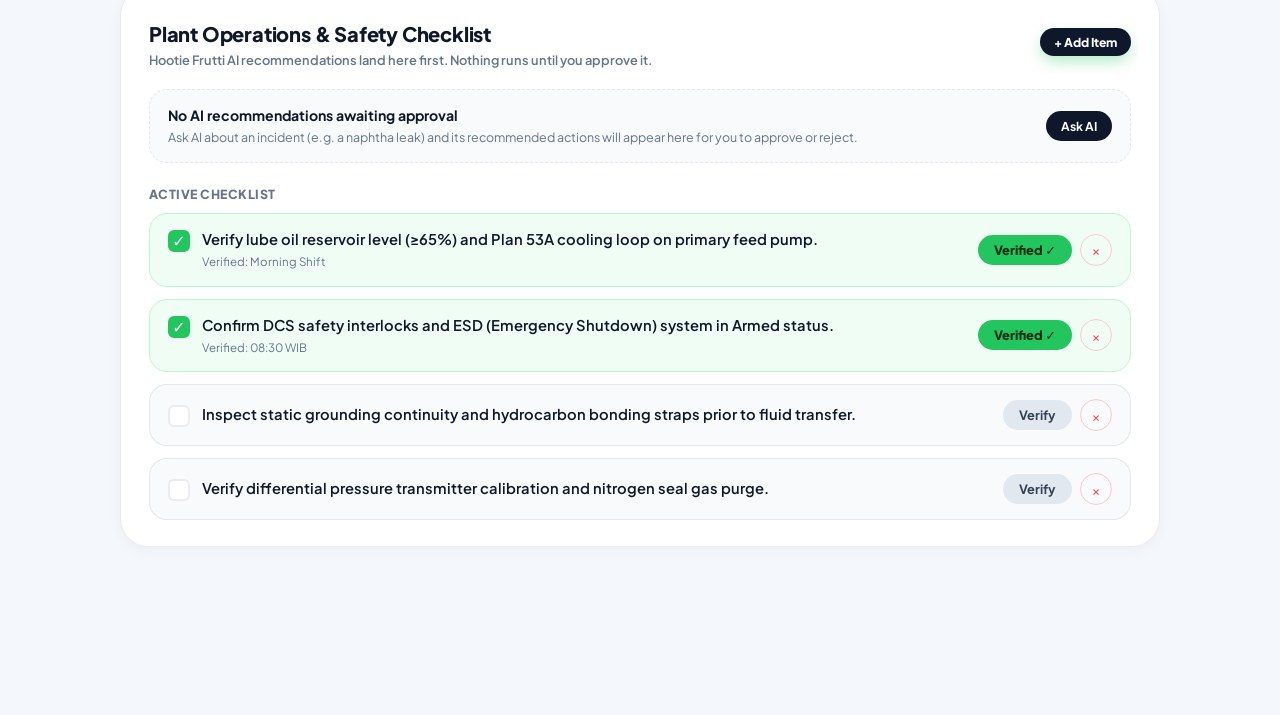
==== commit 41f7d3d4: "feat(telemetry & ui): add mobile responsiveness, correct chemical parameter units (C, bar, um, t/h)," ====
--- a/index.html
+++ b/index.html
@@ -2,7 +2,7 @@
 <html lang="id">
 <head>
   <meta charset="UTF-8">
-  <meta name="viewport" content="width=device-width, initial-scale=1, viewport-fit=cover">
+  <meta name="viewport" content="width=device-width, initial-scale=1.0, maximum-scale=1.0, user-scalable=no, viewport-fit=cover">
   <title>Chandra Asri KnowledgeHub — Plant Intelligence</title>
   
   <!-- Modern Clean Typography: Plus Jakarta Sans -->
@@ -165,7 +165,7 @@
             <div class="telemetry-title-block">
               <h3 class="telemetry-heading" id="lblTelemetryHeading">Telemetry &amp; Chemical Process</h3>
               <p class="telemetry-subline">
-                <span id="lblLiveState">LIVE</span></span>
+                
                 <span id="lblTelemetrySub">Cross-site comparison of petrochemical complexes</span>
               </p>
             </div>
--- a/styles.css
+++ b/styles.css
@@ -767,9 +767,10 @@
 
 .deck-header {
   display: flex;
-  align-items: baseline;
+  align-items: center;
   justify-content: space-between;
-  margin-bottom: 16px;
+  margin-bottom: 20px;
+  gap: 16px;
 }
 
 .section-title {
@@ -789,6 +790,7 @@
   display: grid;
   grid-template-columns: repeat(3, 1fr);
   gap: 16px;
+  align-items: stretch;
 }
 
 .deck-card {
@@ -802,6 +804,9 @@
   cursor: pointer;
   box-shadow: var(--shadow-sm);
   transition: all 0.25s cubic-bezier(0.16, 1, 0.3, 1);
+
+  height: 100%;
+  box-sizing: border-box;
 }
 
 .deck-card:hover {
@@ -2106,8 +2111,11 @@
     display: none;
   }
   .stacked-cards-container {
-    grid-template-columns: 1fr;
-  }
+  display: grid;
+  grid-template-columns: repeat(3, 1fr);
+  gap: 16px;
+  align-items: stretch;
+}
   .two-bento-grid {
     grid-template-columns: 1fr;
   }
@@ -2903,6 +2911,9 @@
   transition: all 0.25s cubic-bezier(0.16, 1, 0.3, 1);
   position: relative;
   cursor: pointer;
+
+  height: 100%;
+  box-sizing: border-box;
 }
 
 .deck-card:hover {
@@ -3038,13 +3049,15 @@
 }
 
 .chemical-selector-wrap {
-  display: flex;
-  align-items: center;
-  gap: 10px;
+  display: inline-flex;
+  align-items: center;
+  gap: 8px;
   background: #F8FAFC;
   border: 1px solid var(--border-soft);
   padding: 6px 14px;
-  border-radius: 16px;
+  border-radius: 14px;
+  height: 38px;
+  box-sizing: border-box;
 }
 
 .chemical-selector-wrap label {
@@ -3877,7 +3890,7 @@
 }
 
 .telemetry-controls {
-  display: flex;
+  display: inline-flex;
   align-items: center;
   gap: 10px;
   flex-wrap: wrap;
@@ -3933,7 +3946,7 @@
 /* --- Telemetry Grid & Cross-site Bar Chart --- */
 .telemetry-grid {
   display: grid;
-  grid-template-columns: 1.6fr 1fr;
+  grid-template-columns: 1.55fr 1fr;
   gap: 20px;
   align-items: stretch;
 }
@@ -3942,9 +3955,12 @@
   background: #F8FAFC;
   border: 1.5px solid var(--border-soft);
   border-radius: 20px;
-  padding: 18px 20px;
-  display: flex;
-  flex-direction: column;
+  padding: 22px;
+  box-sizing: border-box;
+  display: flex;
+  flex-direction: column;
+  justify-content: space-between;
+  height: 100%;
   gap: 14px;
 }
 
@@ -4095,9 +4111,12 @@
   background: #F8FAFC;
   border: 1.5px solid var(--border-soft);
   border-radius: 20px;
-  padding: 20px;
-  display: flex;
-  flex-direction: column;
+  padding: 22px;
+  box-sizing: border-box;
+  display: flex;
+  flex-direction: column;
+  justify-content: space-between;
+  height: 100%;
   gap: 12px;
 }
 
@@ -4177,7 +4196,7 @@
   align-items: center;
   gap: 8px;
   margin-top: auto;
-  padding-top: 10px;
+  padding-top: 12px;
 }
 .sdp-actions button:first-child {
   flex: 1;
@@ -4413,11 +4432,7 @@
   color: #15803D;
 }
 
-/* --- Responsive Adjustments --- */
-@media (max-width: 900px) {
-  .telemetry-grid {
-    grid-template-columns: 1fr;
-  }
+
   .ops-link-strip {
     justify-content: flex-start;
   }
@@ -4427,3 +4442,144 @@
 .live-indicator, .live-dot, .live-pulse, .ops-node-dot, .deck-live-row .live-dot, .site-chip .chip-dot {
   display: none !important;
 }
+
+/* ==================================================================== */
+/* COMPREHENSIVE RESPONSIVE DESIGN (DESKTOP, TABLET & MOBILE PHONES)    */
+/* ==================================================================== */
+@media (max-width: 1024px) {
+  .stacked-cards-container {
+    grid-template-columns: repeat(2, 1fr);
+  }
+  .telemetry-grid {
+    grid-template-columns: 1fr;
+    gap: 16px;
+  }
+}
+
+@media (max-width: 768px) {
+  .ops-link-strip {
+    overflow-x: auto;
+    flex-wrap: nowrap;
+    -webkit-overflow-scrolling: touch;
+    padding: 8px 12px;
+    gap: 6px;
+  }
+  .ops-node {
+    flex-shrink: 0;
+    padding: 6px 12px;
+    font-size: 0.8rem;
+  }
+  .ops-link-arrow {
+    display: none;
+  }
+  .site-chips-row {
+    overflow-x: auto;
+    flex-wrap: nowrap;
+    -webkit-overflow-scrolling: touch;
+    padding-bottom: 6px;
+  }
+  .site-chip {
+    flex-shrink: 0;
+  }
+}
+
+@media (max-width: 640px) {
+  .app-header {
+    flex-direction: column;
+    align-items: stretch;
+    gap: 12px;
+    padding: 12px 14px;
+  }
+  .header-actions {
+    width: 100%;
+    justify-content: space-between;
+  }
+  .feature-search-wrap {
+    width: 100%;
+    max-width: 100%;
+  }
+  .stacked-cards-container {
+    grid-template-columns: 1fr;
+    gap: 12px;
+  }
+  .deck-header {
+    flex-direction: column;
+    align-items: flex-start;
+    gap: 10px;
+  }
+  .deck-header button {
+    width: 100%;
+  }
+  .telemetry-wrapper-card {
+    padding: 16px 14px;
+    border-radius: 20px;
+  }
+  .telemetry-top-bar {
+    flex-direction: column;
+    align-items: stretch;
+    gap: 12px;
+  }
+  .telemetry-controls {
+    flex-direction: column;
+    align-items: stretch;
+    width: 100%;
+    gap: 8px;
+  }
+  .chemical-selector-wrap {
+    width: 100%;
+    justify-content: space-between;
+  }
+  .chemical-selector-wrap select {
+    max-width: 60%;
+  }
+  .telemetry-controls button.pill-btn {
+    width: 100%;
+  }
+  .site-chart-card {
+    padding: 14px 10px;
+  }
+  .site-bar-chart {
+    height: 180px;
+    gap: 6px;
+    padding: 10px 2px 0 2px;
+    overflow-x: auto;
+    -webkit-overflow-scrolling: touch;
+  }
+  .site-col {
+    min-width: 50px;
+    padding: 2px 1px;
+  }
+  .site-val {
+    font-size: 0.72rem;
+  }
+  .site-val small {
+    font-size: 0.6rem;
+  }
+  .site-name {
+    font-size: 0.72rem;
+  }
+  .site-region {
+    font-size: 0.62rem;
+  }
+  .site-detail-panel {
+    padding: 16px 14px;
+  }
+  .sdp-value {
+    font-size: 1.8rem;
+  }
+  .sdp-actions {
+    flex-direction: column;
+    gap: 8px;
+  }
+  .sdp-actions button {
+    width: 100%;
+  }
+  .checklist-header {
+    flex-direction: column;
+    align-items: flex-start;
+    gap: 10px;
+  }
+  .checklist-header button {
+    width: 100%;
+  }
+}
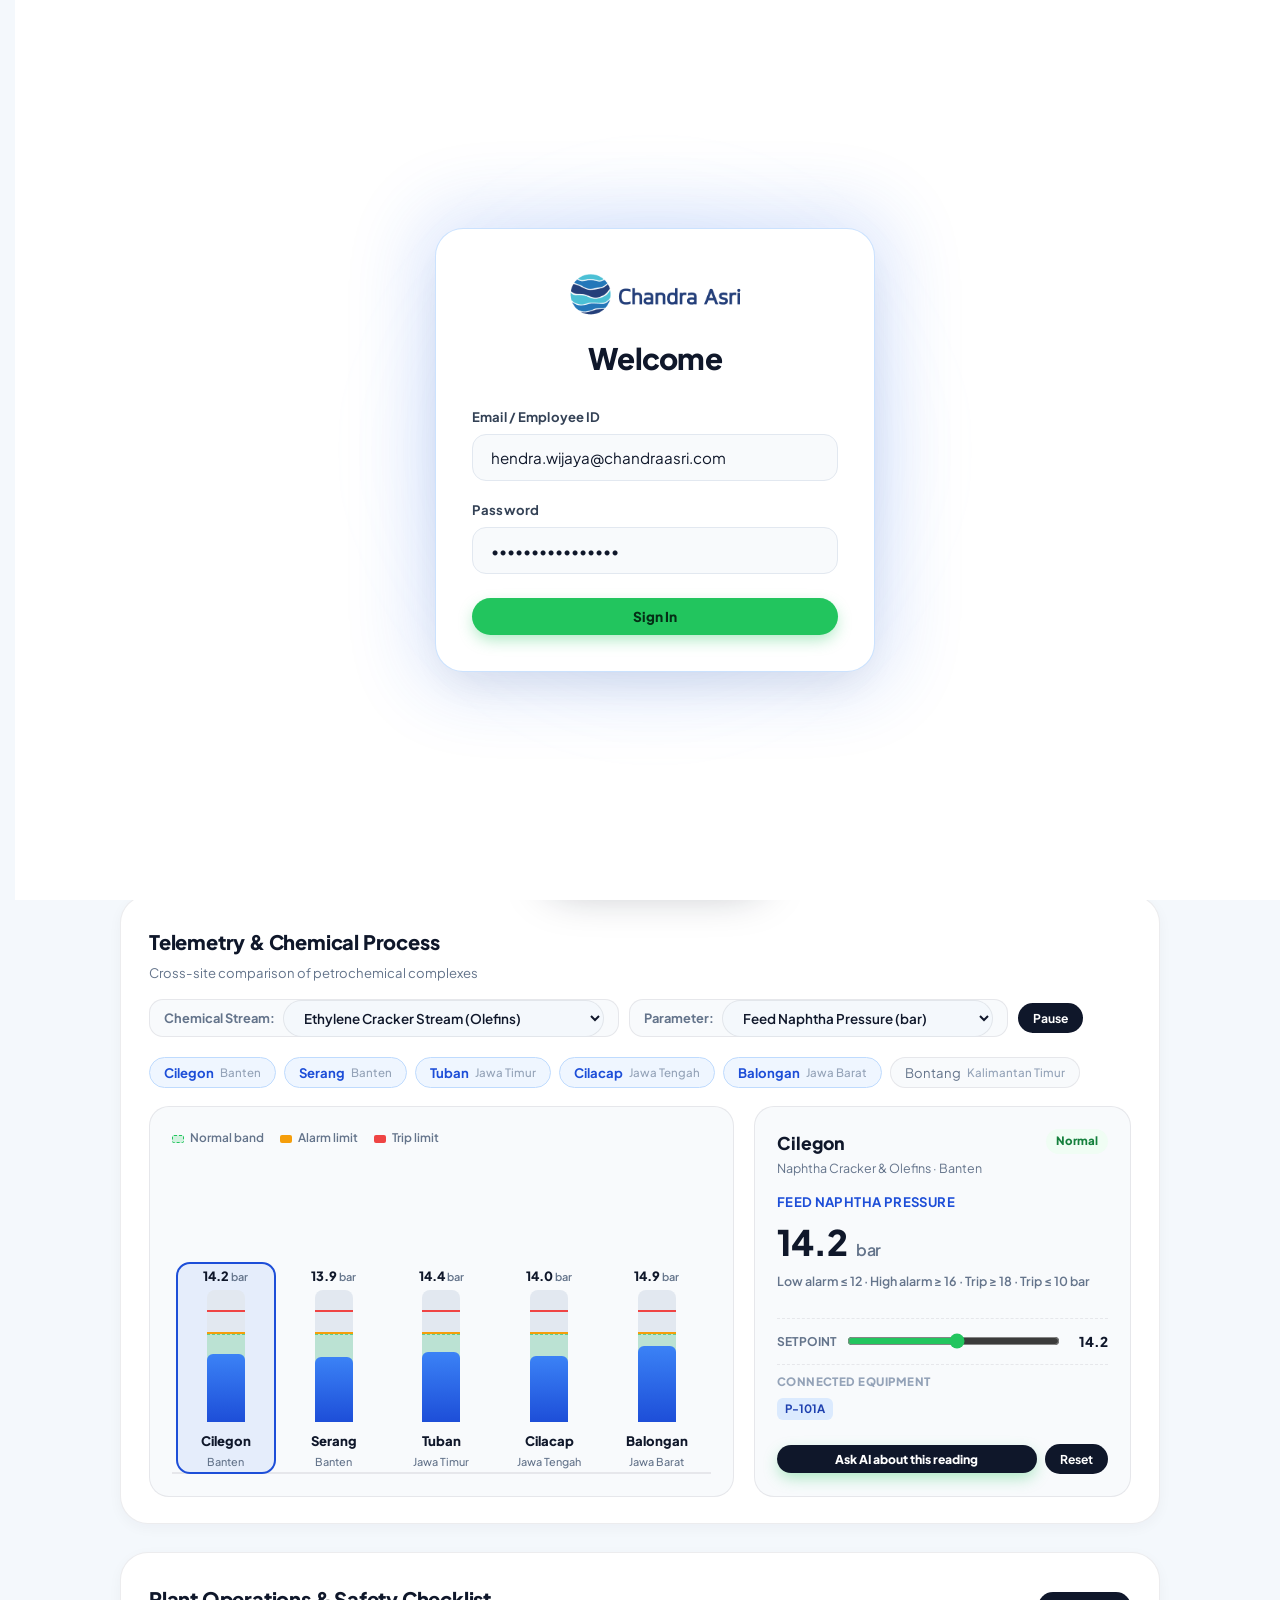
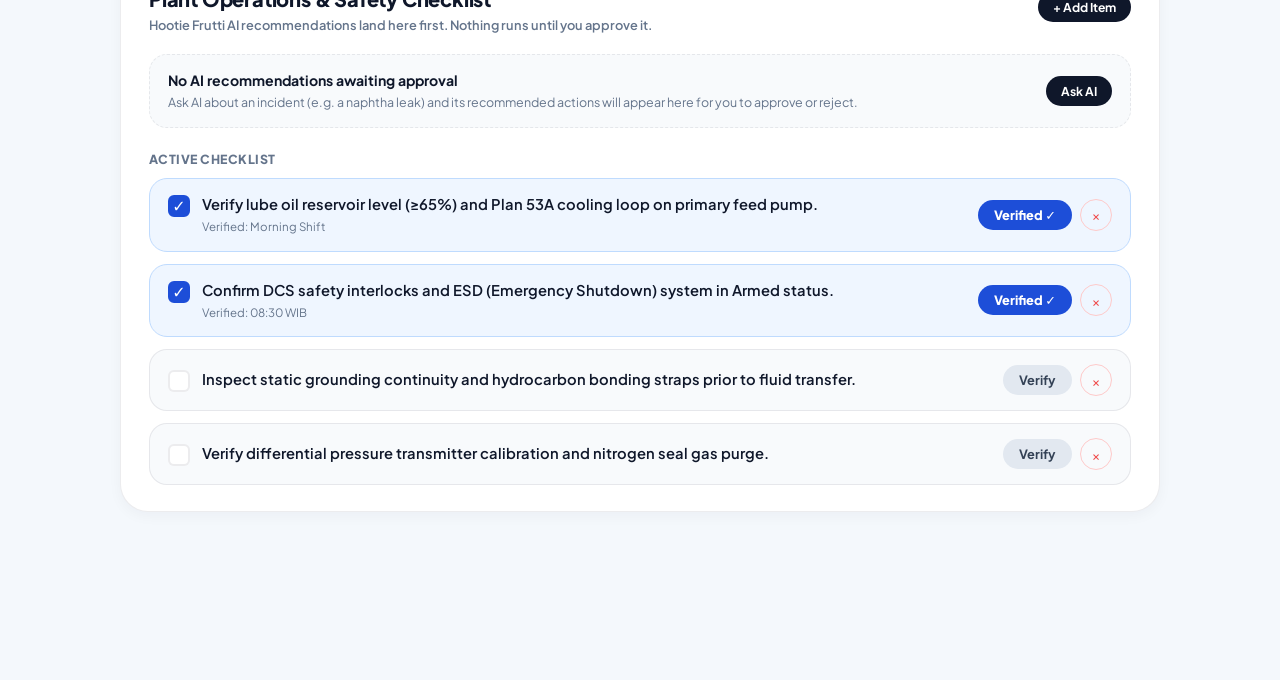
==== commit 1cd5ff08: "fix(ui & ai): equalize safety checklist bar, change purple buttons to blue, convert verified checkli" ====
--- a/index.html
+++ b/index.html
@@ -224,7 +224,7 @@
               <h3 class="cmc-title" id="lblChecklistTitle">Plant Operations &amp; Safety Checklist</h3>
               <p class="section-sub" id="lblChecklistSub">Hootie Frutti AI recommendations land here first. Nothing runs until you approve it.</p>
             </div>
-            <button type="button" class="pill-btn accent-green micro-pill" onclick="openAddChecklistModal()">
+            <button type="button" class="pill-btn outline-dark micro-pill" onclick="openAddChecklistModal()">
               <span id="lblAddChecklistBtn">+ Add Item</span>
             </button>
           </div>
@@ -348,6 +348,7 @@
             <div class="copilot-input-zone">
               <!-- Bar kecil abu-abu nama dokumen (hanya tampil jika ada dokumen yang dipilih) -->
               <div class="active-grounding-tag" id="activeGroundingTag" style="display:none">
+                <svg width="13" height="13" viewBox="0 0 24 24" fill="none" stroke="currentColor" stroke-width="2.2" style="flex-shrink:0;color:#64748B;"><path d="M14 2H6a2 2 0 0 0-2 2v16a2 2 0 0 0 2 2h12a2 2 0 0 0 2-2V8z"></path><polyline points="14 2 14 8 20 8"></polyline></svg>
                 <span id="activeGroundingText"></span>
                 <button type="button" id="clearGroundingBtn" class="clear-grounding-pill" style="display:none" onclick="resetActiveGrounding()">&times;</button>
               </div>
--- a/styles.css
+++ b/styles.css
@@ -853,7 +853,7 @@
 
 .deck-badge.normal { color: var(--green-text); }
 .deck-badge.safe { color: var(--blue-text); }
-.deck-badge.optimal { color: #7C3AED; }
+.deck-badge.optimal { color: #1D4ED8; }
 
 .deck-title {
   font-size: 1.05rem;
@@ -2574,16 +2574,17 @@
 .active-grounding-tag {
   display: inline-flex;
   align-items: center;
-  gap: 6px;
+  gap: 8px;
   background: #F1F5F9;
-  border: 1px solid #E2E8F0;
-  padding: 3px 10px;
+  border: 1px solid #CBD5E1;
+  padding: 4px 12px;
   border-radius: 999px;
-  font-size: 0.72rem;
-  font-weight: 600;
-  color: #64748B;
+  font-size: 0.74rem;
+  font-weight: 700;
+  color: #475569;
   align-self: flex-start;
-  margin-bottom: 4px;
+  margin-bottom: 8px;
+  box-shadow: 0 1px 3px rgba(0, 0, 0, 0.04);
 }
 
 .grounding-dot {
@@ -3174,8 +3175,8 @@
 }
 
 .checklist-item-row.is-verified {
-  border-color: #BBF7D0;
-  background: #F0FDF4;
+  border-color: #BFDBFE;
+  background: #EFF6FF;
 }
 
 .cir-left {
@@ -3201,8 +3202,8 @@
 }
 
 .checklist-item-row.is-verified .cir-checkbox-indicator {
-  background: var(--green-accent);
-  border-color: var(--green-accent);
+  background: var(--blue-primary);
+  border-color: var(--blue-primary);
 }
 
 .cir-text {
@@ -3242,13 +3243,13 @@
 }
 
 .checklist-check-btn.unverified:hover {
-  background: var(--green-accent);
-  color: #052E16;
+  background: #DBEAFE;
+  color: #1E40AF;
 }
 
 .checklist-check-btn.verified {
-  background: var(--green-accent);
-  color: #052E16;
+  background: var(--blue-primary);
+  color: #fff;
   font-weight: 800;
 }
 
@@ -3698,13 +3699,16 @@
 }
 
 .ops-node {
+  flex: 1 1 0;
+  min-width: 0;
   display: inline-flex;
   align-items: center;
+  justify-content: center;
   gap: 8px;
   background: transparent;
   border: 1px solid transparent;
   border-radius: 999px;
-  padding: 6px 14px;
+  padding: 8px 12px;
   cursor: pointer;
   font-family: var(--font-base);
   font-size: 0.84rem;
@@ -3738,7 +3742,7 @@
 }
 .ops-node-dot.blue { background: var(--blue-primary); }
 .ops-node-dot.green { background: var(--green-accent); }
-.ops-node-dot.violet { background: #8B5CF6; }
+.ops-node-dot.violet { background: var(--blue-primary); }
 .ops-node-dot.amber { background: #F59E0B; }
 
 .live-pulse {
@@ -4300,8 +4304,8 @@
 }
 
 .chk-approve-btn {
-  background: var(--green-accent);
-  color: #052E16;
+  background: var(--blue-primary);
+  color: #fff;
   border: none;
   font-family: var(--font-base);
   font-size: 0.78rem;
@@ -4312,7 +4316,7 @@
   transition: all 0.2s ease;
 }
 .chk-approve-btn:hover {
-  background: var(--green-hover);
+  background: #1E40AF;
   color: #fff;
 }
 .chk-approve-btn.small {
@@ -4356,7 +4360,7 @@
   align-items: center;
   justify-content: space-between;
   background: var(--surface);
-  border: 1px solid #E9D5FF;
+  border: 1px solid #BFDBFE;
   border-radius: 12px;
   padding: 10px 14px;
   gap: 12px;
@@ -4366,7 +4370,8 @@
   width: 22px;
   height: 22px;
   border-radius: 50%;
-  background: #F3E8FF;
+  background: #EFF6FF;
+  border: 1px solid #BFDBFE;
   color: #1D4ED8;
   font-size: 0.74rem;
   font-weight: 800;
@@ -4412,8 +4417,8 @@
   display: flex;
   align-items: center;
   justify-content: space-between;
-  background: #F0FDF4;
-  border: 1.5px solid #BBF7D0;
+  background: #EFF6FF;
+  border: 1.5px solid #BFDBFE;
   border-radius: 14px;
   padding: 10px 14px;
   margin-top: 14px;
@@ -4423,22 +4428,35 @@
 
 .ai-handoff-text {
   font-size: 0.84rem;
-  color: #14532D;
+  color: #1E40AF;
   font-weight: 600;
   line-height: 1.4;
   flex: 1;
 }
 .ai-handoff-text b {
-  color: #15803D;
-}
-
-
-  .ops-link-strip {
-    justify-content: flex-start;
-  }
-}
-
-/* Hapus semua titik warna dan teks LIVE sesuai instruksi */
+  color: #1D4ED8;
+}
+
+/* Chat Prompt Document Tag */
+.chat-bubble-doc-tag {
+  display: inline-flex;
+  align-items: center;
+  gap: 6px;
+  background: #F1F5F9;
+  border: 1px solid #CBD5E1;
+  padding: 3px 10px;
+  border-radius: 999px;
+  font-size: 0.72rem;
+  font-weight: 700;
+  color: #475569;
+  margin-bottom: 8px;
+}
+.chat-bubble-doc-tag svg {
+  flex-shrink: 0;
+  color: #64748B;
+}
+
+/* Hide all green dots and live indicator as requested */
 .live-indicator, .live-dot, .live-pulse, .ops-node-dot, .deck-live-row .live-dot, .site-chip .chip-dot {
   display: none !important;
 }
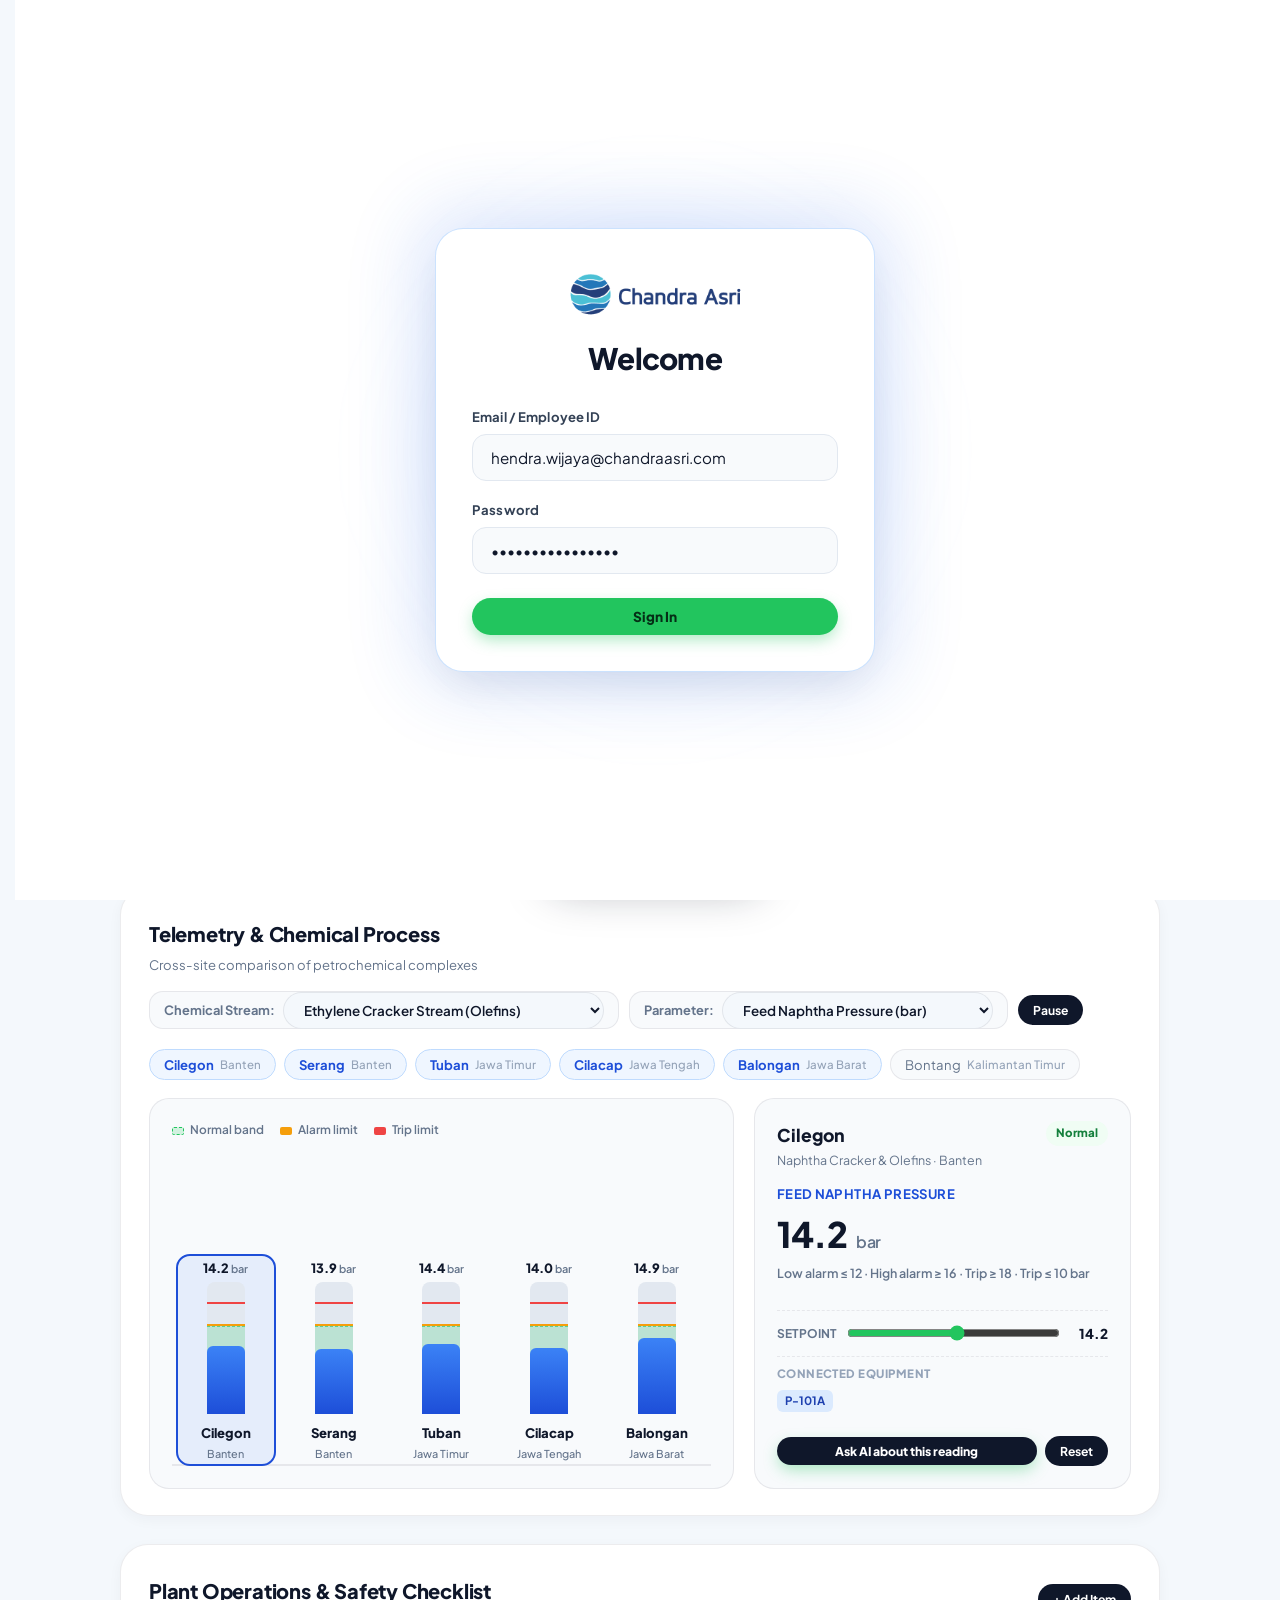
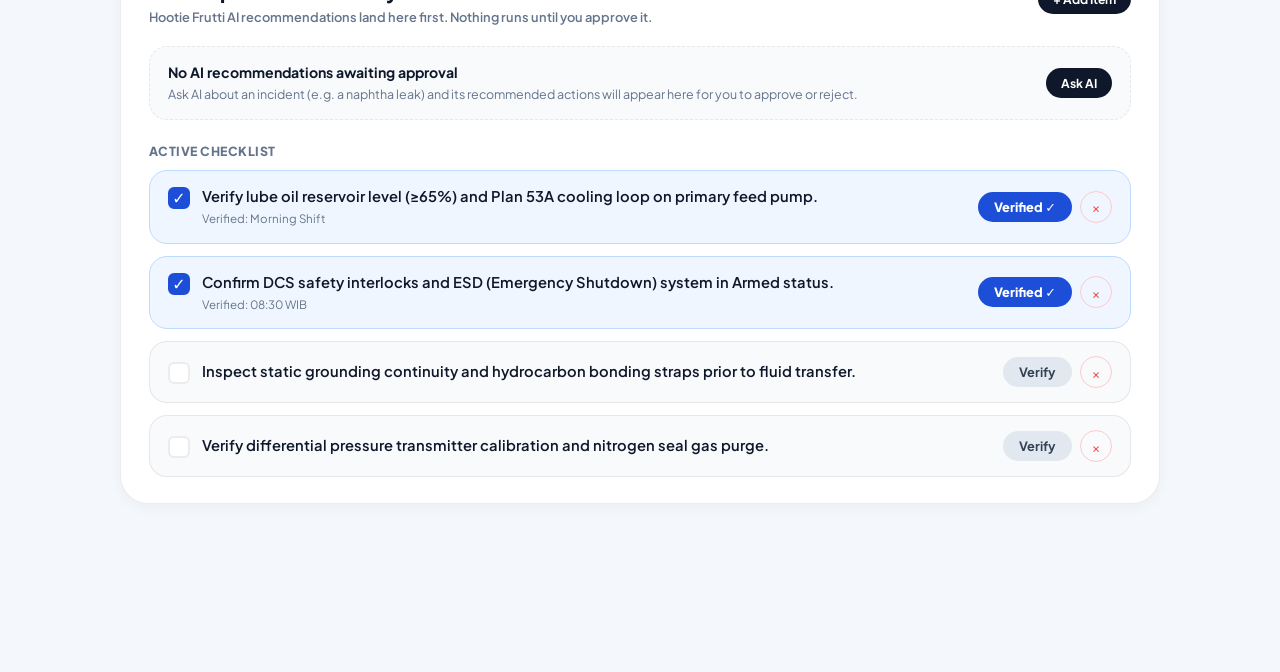
==== commit 072680a5: "fix(ui & mobile): equalize critical equipment card button dimensions, compact mobile dashboard layou" ====
--- a/index.html
+++ b/index.html
@@ -476,7 +476,7 @@
         <!-- Settings Header Banner (Sama persis panjangnya dengan Top App Bar) -->
         <div class="hero-blue-card compact-hero">
           <h1 class="hero-headline" id="lblSettingsTitle">Employee Profile &amp; Preferences</h1>
-          <p class="hero-caption" id="lblSettingsSub">Manage your operational identity, plant unit, interface language, and Google Gemini AI key configuration.</p>
+          <p class="hero-caption" id="lblSettingsSub">Manage your operational identity, plant unit, and interface language preferences.</p>
         </div>
 
         <div class="settings-profile-container">
@@ -547,10 +547,10 @@
               </div>
             </div>
 
-            <!-- Bento Box 2: System, Language & AI Reasoning Engine -->
+            <!-- Bento Box 2: Language & Preferences -->
             <div class="settings-card">
               <div class="settings-card-head">
-                <div class="settings-card-title" id="lblSystemAiHeading">System &amp; AI Engine</div>
+                <div class="settings-card-title" id="lblLangCardTitle">Language Preferences</div>
               </div>
 
               <!-- Interface Language Switcher -->
@@ -568,22 +568,6 @@
                 </div>
               </div>
 
-              <!-- AI Reasoning Engine Info (Server Managed, No Input Box) -->
-              <div class="form-group-item" style="margin-top: 6px;">
-                <label id="lblGeminiApiKeyTitle">AI Engine</label>
-                <div class="engine-status-card-clean">
-                  <div class="esc-header">
-                    <div class="esc-model-title">
-                      <svg width="18" height="18" viewBox="0 0 24 24" fill="none" stroke="currentColor" stroke-width="2.2" style="color:var(--blue-primary);"><path d="M12 2L2 7l10 5 10-5-10-5zM2 17l10 5 10-5M2 12l10 5 10-5"></path></svg>
-                      <span style="font-weight: 800; color: var(--text-main);">Google Gemini 3.8 Flash</span>
-                    </div>
-                  </div>
-                  <p id="lblGeminiHint" style="font-size: 0.8rem; color: var(--text-muted); margin-top: 6px; line-height: 1.45;">
-                    API Key terkonfigurasi secara aman di sisi server (.env). Model penalaran aktif untuk analisis mendalam tanpa halusinasi.
-                  </p>
-                </div>
-              </div>
-
               <!-- Actions Row -->
               <div class="settings-actions-row" style="margin-top: auto; padding-top: 16px;">
                 <button type="button" class="pill-btn accent-green" id="saveProfileBtn" onclick="saveUserProfile()" style="width:100%; justify-content:center;">
--- a/styles.css
+++ b/styles.css
@@ -2981,28 +2981,71 @@
   align-items: center;
   gap: 8px;
   margin-top: auto;
-  padding-top: 10px;
+  padding-top: 12px;
   border-top: 1px solid var(--border-soft);
 }
 
-.deck-actions-btn-group button {
-  flex: 1;
+.deck-actions-btn-group button.pill-btn {
+  flex: 1 1 0;
+  min-width: 0;
+  height: 36px;
+  min-height: 36px;
+  max-height: 36px;
+  padding: 0 8px;
+  font-size: 0.74rem;
+  font-weight: 700;
+  white-space: nowrap;
+  overflow: hidden;
+  text-overflow: ellipsis;
+  display: inline-flex;
+  align-items: center;
+  justify-content: center;
+  text-align: center;
+  box-sizing: border-box;
+  border-radius: 999px;
+  line-height: 1;
+}
+
+.deck-actions-btn-group button.pill-btn.outline-dark {
+  background: var(--surface);
+  border: 1.5px solid var(--border-soft);
+  color: var(--text-main);
+  box-shadow: none;
+}
+.deck-actions-btn-group button.pill-btn.outline-dark:hover {
+  background: #F1F5F9;
+  border-color: #CBD5E1;
+}
+
+.deck-actions-btn-group button.pill-btn.accent-green {
+  background: var(--blue-primary);
+  color: #fff;
+  border: 1.5px solid transparent;
+  box-shadow: 0 4px 12px rgba(29, 78, 216, 0.25);
+}
+.deck-actions-btn-group button.pill-btn.accent-green:hover {
+  background: #1E40AF;
+  box-shadow: 0 6px 14px rgba(29, 78, 216, 0.35);
 }
 
 .deck-del-btn {
+  flex: 0 0 36px !important;
+  width: 36px !important;
+  height: 36px !important;
+  min-width: 36px !important;
+  max-width: 36px !important;
+  border-radius: 50%;
+  display: flex;
+  align-items: center;
+  justify-content: center;
+  font-size: 0.9rem;
+  line-height: 1;
+  box-sizing: border-box;
   background: transparent;
   border: 1px solid #FECACA;
   color: #EF4444;
-  border-radius: 999px;
-  width: 32px;
-  height: 32px;
-  display: flex;
-  align-items: center;
-  justify-content: center;
   cursor: pointer;
-  font-size: 0.85rem;
   transition: all 0.2s ease;
-  flex: none !important;
 }
 
 .deck-del-btn:hover {
@@ -3401,10 +3444,11 @@
 
 .settings-bento-grid {
   display: grid;
-  grid-template-columns: 1.15fr 0.85fr;
+  grid-template-columns: 1fr 1fr;
   gap: 24px;
   width: 100%;
   box-sizing: border-box;
+  align-items: stretch;
 }
 
 @media (max-width: 900px) {
@@ -3416,14 +3460,16 @@
 .settings-card {
   background: #FFFFFF;
   border: 1.5px solid var(--border-soft);
-  border-radius: 32px;
-  padding: 32px 36px;
+  border-radius: 28px;
+  padding: 28px 30px;
   box-shadow: var(--shadow-sm);
   box-sizing: border-box;
   display: flex;
   flex-direction: column;
+  justify-content: space-between;
   gap: 20px;
   position: relative;
+  height: 100%;
 }
 
 @media (max-width: 768px) {
@@ -3589,7 +3635,7 @@
   border: 1.5px solid var(--border-soft, #E2E8F0);
   border-radius: 16px;
   padding: 6px;
-  max-width: 480px;
+  max-width: 100%;
   width: 100%;
   box-sizing: border-box;
   box-shadow: inset 0 1px 3px rgba(15, 23, 42, 0.04);
@@ -4475,129 +4521,298 @@
 }
 
 @media (max-width: 768px) {
+  .main-content {
+    padding: 12px 14px 85px 14px !important;
+  }
+
+  /* Compact Header */
+  .app-header {
+    flex-direction: column;
+    align-items: stretch;
+    gap: 8px;
+    padding: 10px 12px;
+  }
+  .header-actions {
+    width: 100%;
+    justify-content: space-between;
+  }
+  .feature-search-wrap {
+    width: 100%;
+    max-width: 100%;
+  }
+
+  /* Compact Hero Banner */
+  .hero-blue-card {
+    padding: 18px 16px !important;
+    border-radius: 20px !important;
+    margin-bottom: 12px !important;
+  }
+  .hero-blue-card.compact-hero {
+    padding: 16px 14px !important;
+    margin-bottom: 12px !important;
+  }
+  .hero-headline {
+    font-size: 1.35rem !important;
+    line-height: 1.2 !important;
+    margin-bottom: 4px !important;
+  }
+  .hero-caption {
+    font-size: 0.78rem !important;
+    line-height: 1.35 !important;
+    margin-bottom: 0 !important;
+  }
+
+  /* Compact Ops Link Strip */
   .ops-link-strip {
     overflow-x: auto;
     flex-wrap: nowrap;
     -webkit-overflow-scrolling: touch;
-    padding: 8px 12px;
-    gap: 6px;
+    padding: 6px 8px !important;
+    border-radius: 14px !important;
+    margin-bottom: 12px !important;
+    gap: 4px !important;
   }
   .ops-node {
     flex-shrink: 0;
-    padding: 6px 12px;
-    font-size: 0.8rem;
+    padding: 6px 8px !important;
+    font-size: 0.74rem !important;
+  }
+  .ops-node-label {
+    font-size: 0.74rem !important;
+  }
+  .ops-node-metric {
+    font-size: 0.68rem !important;
+    padding: 2px 6px !important;
   }
   .ops-link-arrow {
     display: none;
+  }
+
+  /* Compact Critical Equipment */
+  .stacked-deck-section {
+    margin-bottom: 12px !important;
+  }
+  .deck-header-row {
+    margin-bottom: 8px !important;
+    gap: 8px !important;
+  }
+  .section-title {
+    font-size: 1.05rem !important;
+    line-height: 1.2 !important;
+  }
+  .section-sub {
+    font-size: 0.72rem !important;
+    line-height: 1.3 !important;
+  }
+  .stacked-cards-container {
+    grid-template-columns: 1fr !important;
+    gap: 10px !important;
+  }
+  .deck-card {
+    padding: 14px 14px 12px 14px !important;
+    border-radius: 16px !important;
+    gap: 8px !important;
+  }
+  .deck-title {
+    font-size: 0.95rem !important;
+    line-height: 1.25 !important;
+  }
+  .deck-site-line {
+    font-size: 0.72rem !important;
+  }
+  .deck-live-row {
+    font-size: 0.72rem !important;
+    padding: 4px 8px !important;
+    margin: 2px 0 !important;
+  }
+  .deck-desc {
+    font-size: 0.75rem !important;
+    line-height: 1.35 !important;
+    margin: 2px 0 !important;
+  }
+  .deck-actions-btn-group {
+    padding-top: 8px !important;
+    gap: 6px !important;
+  }
+  .deck-actions-btn-group button.pill-btn {
+    height: 34px !important;
+    min-height: 34px !important;
+    font-size: 0.72rem !important;
+  }
+  .deck-actions-btn-group .deck-del-btn {
+    width: 34px !important;
+    height: 34px !important;
+    flex: 0 0 34px !important;
+  }
+
+  /* Compact Telemetry */
+  .telemetry-wrapper-card {
+    padding: 14px 12px !important;
+    border-radius: 18px !important;
+    margin-bottom: 12px !important;
+  }
+  .telemetry-top-bar {
+    flex-direction: column;
+    align-items: stretch;
+    gap: 8px !important;
+    margin-bottom: 8px !important;
+  }
+  .telemetry-heading {
+    font-size: 1.05rem !important;
+  }
+  .telemetry-subline {
+    font-size: 0.72rem !important;
+  }
+  .telemetry-controls {
+    flex-direction: column;
+    align-items: stretch;
+    width: 100%;
+    gap: 6px !important;
+  }
+  .chemical-selector-wrap {
+    width: 100%;
+    justify-content: space-between;
+    font-size: 0.72rem;
+  }
+  .chemical-selector-wrap select {
+    max-width: 60%;
+    padding: 5px 8px;
+    font-size: 0.74rem;
+  }
+  .telemetry-controls button.pill-btn {
+    width: 100%;
   }
   .site-chips-row {
     overflow-x: auto;
     flex-wrap: nowrap;
     -webkit-overflow-scrolling: touch;
-    padding-bottom: 6px;
+    gap: 5px !important;
+    padding-bottom: 4px !important;
+    margin-bottom: 8px !important;
   }
   .site-chip {
     flex-shrink: 0;
-  }
-}
-
-@media (max-width: 640px) {
-  .app-header {
-    flex-direction: column;
-    align-items: stretch;
-    gap: 12px;
-    padding: 12px 14px;
-  }
-  .header-actions {
-    width: 100%;
-    justify-content: space-between;
-  }
-  .feature-search-wrap {
-    width: 100%;
-    max-width: 100%;
-  }
-  .stacked-cards-container {
-    grid-template-columns: 1fr;
-    gap: 12px;
-  }
-  .deck-header {
-    flex-direction: column;
-    align-items: flex-start;
-    gap: 10px;
-  }
-  .deck-header button {
-    width: 100%;
-  }
-  .telemetry-wrapper-card {
-    padding: 16px 14px;
-    border-radius: 20px;
-  }
-  .telemetry-top-bar {
-    flex-direction: column;
-    align-items: stretch;
-    gap: 12px;
-  }
-  .telemetry-controls {
-    flex-direction: column;
-    align-items: stretch;
-    width: 100%;
-    gap: 8px;
-  }
-  .chemical-selector-wrap {
-    width: 100%;
-    justify-content: space-between;
-  }
-  .chemical-selector-wrap select {
-    max-width: 60%;
-  }
-  .telemetry-controls button.pill-btn {
-    width: 100%;
+    padding: 4px 8px !important;
+    font-size: 0.72rem !important;
   }
   .site-chart-card {
-    padding: 14px 10px;
+    padding: 10px 8px !important;
+    border-radius: 14px !important;
+  }
+  .site-chart-legend {
+    gap: 8px !important;
+    font-size: 0.68rem !important;
+    margin-bottom: 4px;
   }
   .site-bar-chart {
-    height: 180px;
-    gap: 6px;
-    padding: 10px 2px 0 2px;
+    height: 140px !important;
+    gap: 4px !important;
+    padding: 6px 2px 0 2px;
     overflow-x: auto;
     -webkit-overflow-scrolling: touch;
   }
   .site-col {
-    min-width: 50px;
+    min-width: 44px;
     padding: 2px 1px;
   }
   .site-val {
-    font-size: 0.72rem;
+    font-size: 0.68rem;
   }
   .site-val small {
-    font-size: 0.6rem;
+    font-size: 0.58rem;
   }
   .site-name {
-    font-size: 0.72rem;
+    font-size: 0.68rem;
   }
   .site-region {
-    font-size: 0.62rem;
+    font-size: 0.58rem;
   }
   .site-detail-panel {
-    padding: 16px 14px;
+    padding: 12px 10px !important;
+    border-radius: 14px !important;
+    gap: 8px !important;
   }
   .sdp-value {
-    font-size: 1.8rem;
+    font-size: 1.5rem !important;
   }
   .sdp-actions {
     flex-direction: column;
-    gap: 8px;
+    gap: 6px;
   }
   .sdp-actions button {
     width: 100%;
   }
-  .checklist-header {
-    flex-direction: column;
-    align-items: flex-start;
-    gap: 10px;
-  }
-  .checklist-header button {
-    width: 100%;
-  }
-}
+
+  /* Compact Checklist */
+  .checklist-module-card {
+    padding: 14px 12px !important;
+    border-radius: 18px !important;
+    margin-bottom: 12px !important;
+  }
+  .cmc-title {
+    font-size: 1.05rem !important;
+  }
+  .ai-pending-empty {
+    padding: 8px 10px !important;
+    border-radius: 12px !important;
+    gap: 6px !important;
+  }
+  .ai-pending-empty b {
+    font-size: 0.8rem;
+  }
+  .ai-pending-empty span {
+    font-size: 0.72rem;
+  }
+  .chk-section-label {
+    font-size: 0.76rem !important;
+    margin: 8px 0 6px 0 !important;
+  }
+  .checklist-items-table {
+    gap: 6px !important;
+  }
+  .checklist-item-row {
+    padding: 8px 10px !important;
+    border-radius: 12px !important;
+    gap: 8px !important;
+  }
+  .cir-text {
+    font-size: 0.8rem !important;
+    line-height: 1.35 !important;
+  }
+  .checklist-check-btn {
+    padding: 5px 10px !important;
+    font-size: 0.72rem !important;
+  }
+  .checklist-delete-btn {
+    width: 28px;
+    height: 28px;
+  }
+
+  /* Compact Floating Bottom Dock */
+  .floating-bottom-dock {
+    bottom: 10px !important;
+    padding: 5px 14px !important;
+    gap: 10px !important;
+  }
+  .dock-btn {
+    width: 38px !important;
+    height: 38px !important;
+    min-width: 38px !important;
+  }
+}
+
+@media (max-width: 480px) {
+  .main-content {
+    padding: 8px 10px 75px 10px !important;
+  }
+  .hero-blue-card {
+    padding: 14px 12px !important;
+    border-radius: 16px !important;
+  }
+  .hero-headline {
+    font-size: 1.2rem !important;
+  }
+  .hero-caption {
+    font-size: 0.74rem !important;
+  }
+}
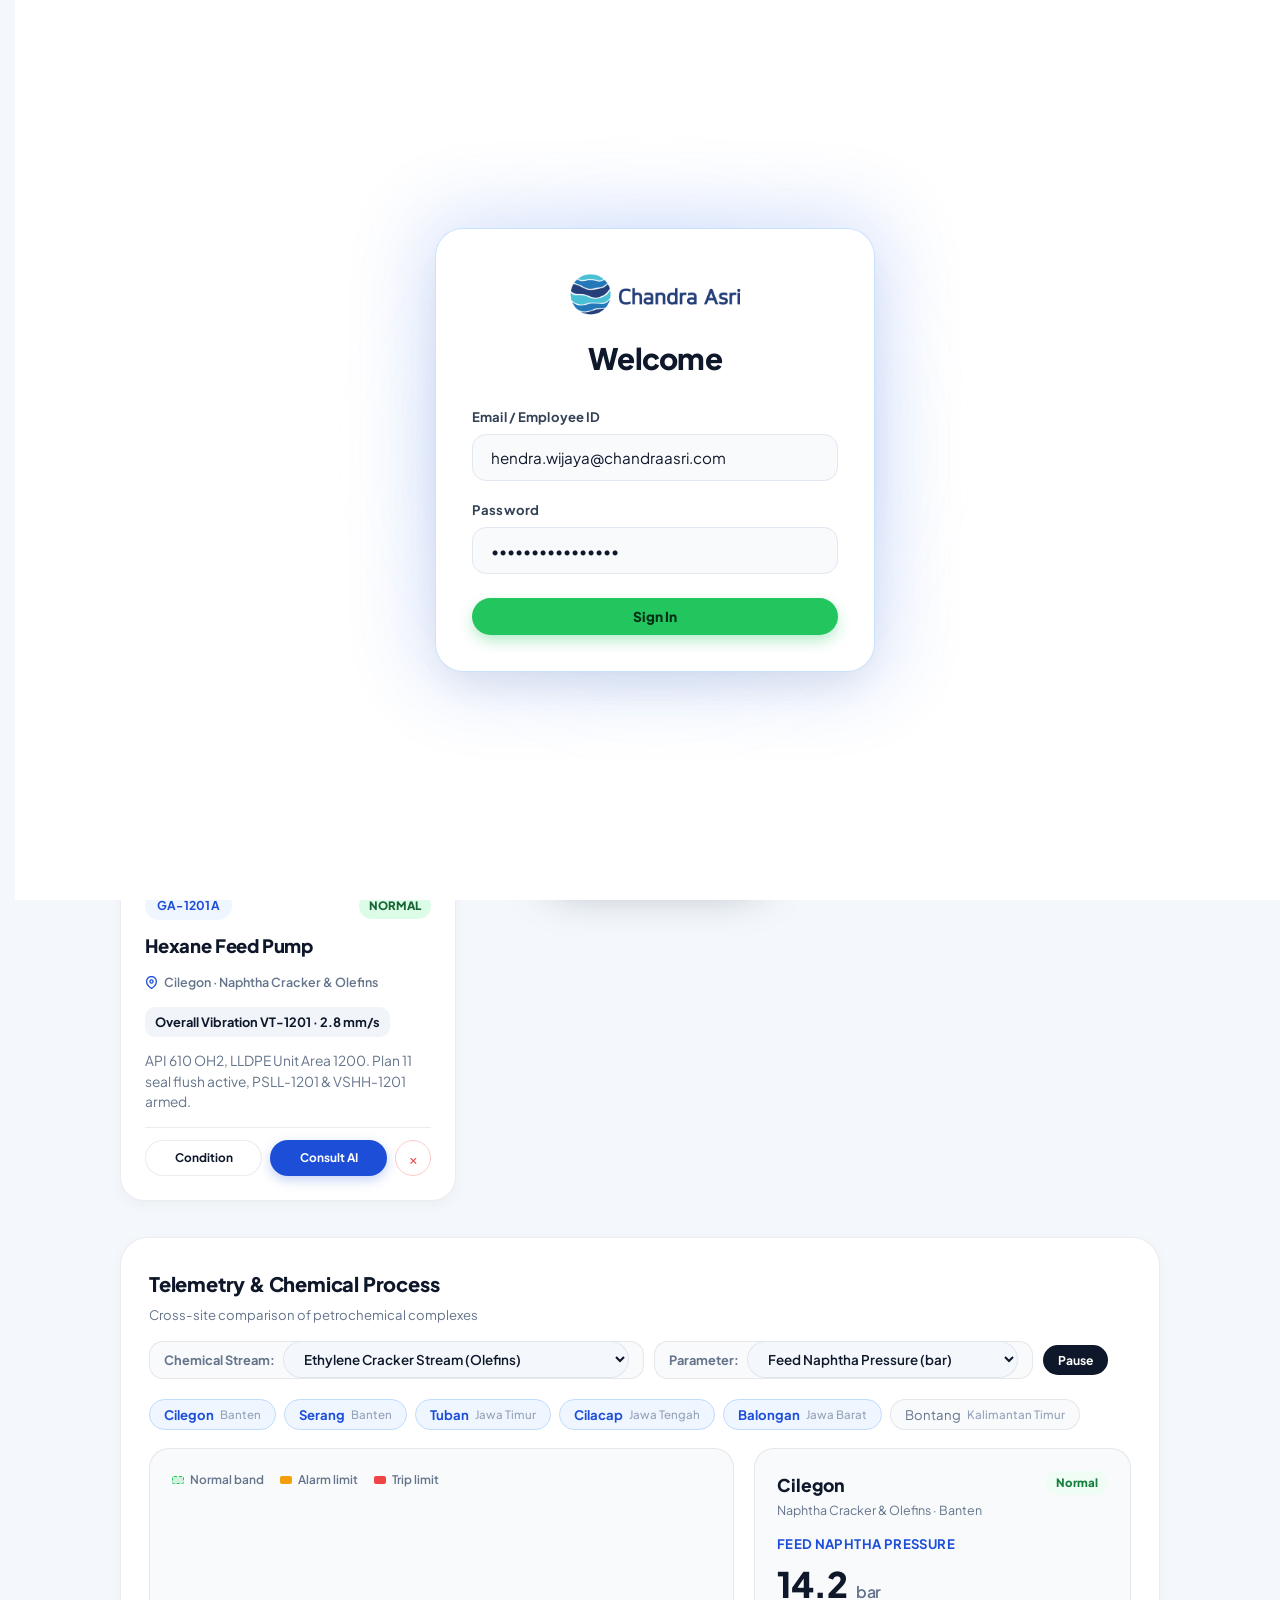
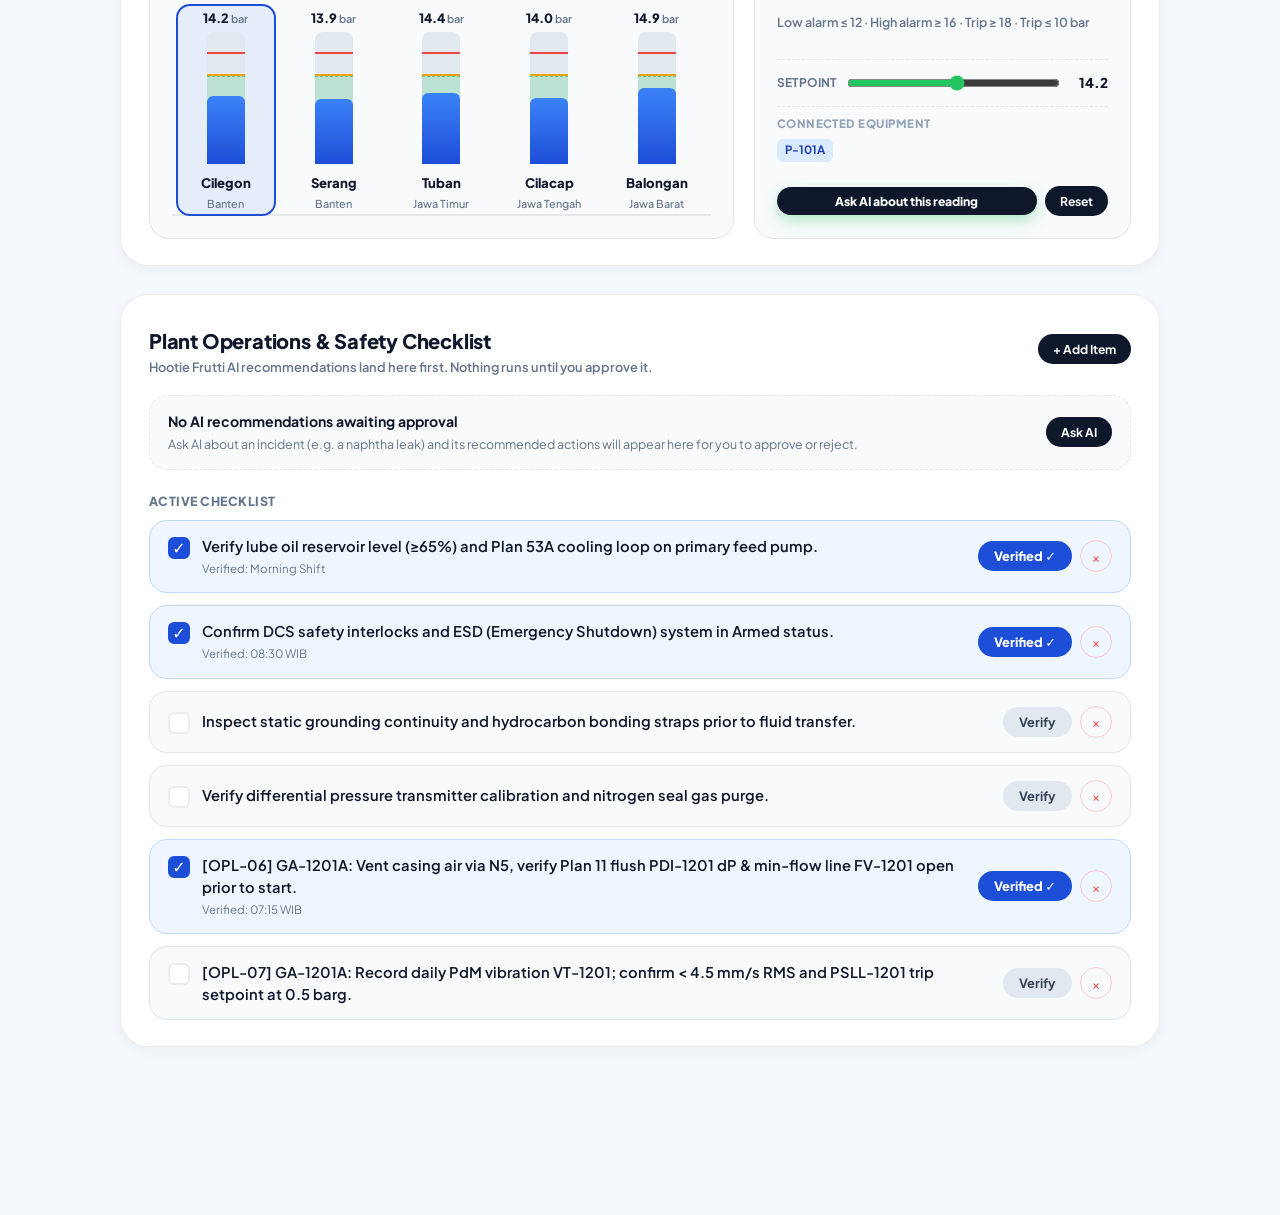
==== commit 34d8155f: "feat: Ingest Chandra Asri Hexane Feed Pump GA-1201A dataset and all 7 One Point Lessons into vector " ====
--- a/index.html
+++ b/index.html
@@ -178,6 +178,7 @@
                   <option value="propylene">Propylene Polymerization Unit</option>
                   <option value="pygas">Pyrolysis Gasoline (PyGas Hydrotreating)</option>
                   <option value="butadiene">Mixed C4 / Butadiene Extraction</option>
+                  <option value="hexane_lldpe">Hexane Feed &amp; Purification (LLDPE Area 1200)</option>
                 </select>
               </div>
               <div class="chemical-selector-wrap">
@@ -292,6 +293,7 @@
                 <select id="assetTagSelect" class="styled-select-blue">
                   <option value="" selected id="optNoEquip">No Equipment (Document Only Analysis)</option>
                   <option value="P-101A">P-101A &middot; Naphtha Feed Pump</option>
+                  <option value="GA-1201A">GA-1201A &middot; Hexane Feed Pump</option>
                   <option value="K-102">K-102 &middot; Syngas Compressor</option>
                   <option value="F-101">F-101 &middot; Cracking Furnace</option>
                   <option value="C-201">C-201 &middot; Splitter Column</option>
@@ -329,6 +331,9 @@
               <span class="qp-label">Quick:</span>
               <button type="button" class="quick-prompt-pill" onclick="executeQuickPrompt('P-101A', 'Verify startup sequence and Plan 53A pressure limits for Naphtha pump P-101A')">
                 SOP Startup P-101A
+              </button>
+              <button type="button" class="quick-prompt-pill" onclick="executeQuickPrompt('GA-1201A', 'Jelaskan prosedur start-up priming dan batasan vibrasi alarm VSHH-1201 untuk pompa hexane GA-1201A')">
+                SOP GA-1201A Hexane
               </button>
               <button type="button" class="quick-prompt-pill" onclick="executeQuickPrompt('K-102', 'What are the vibration limits for syngas compressor K-102 and mitigation steps?')">
                 Vibration Limits K-102
